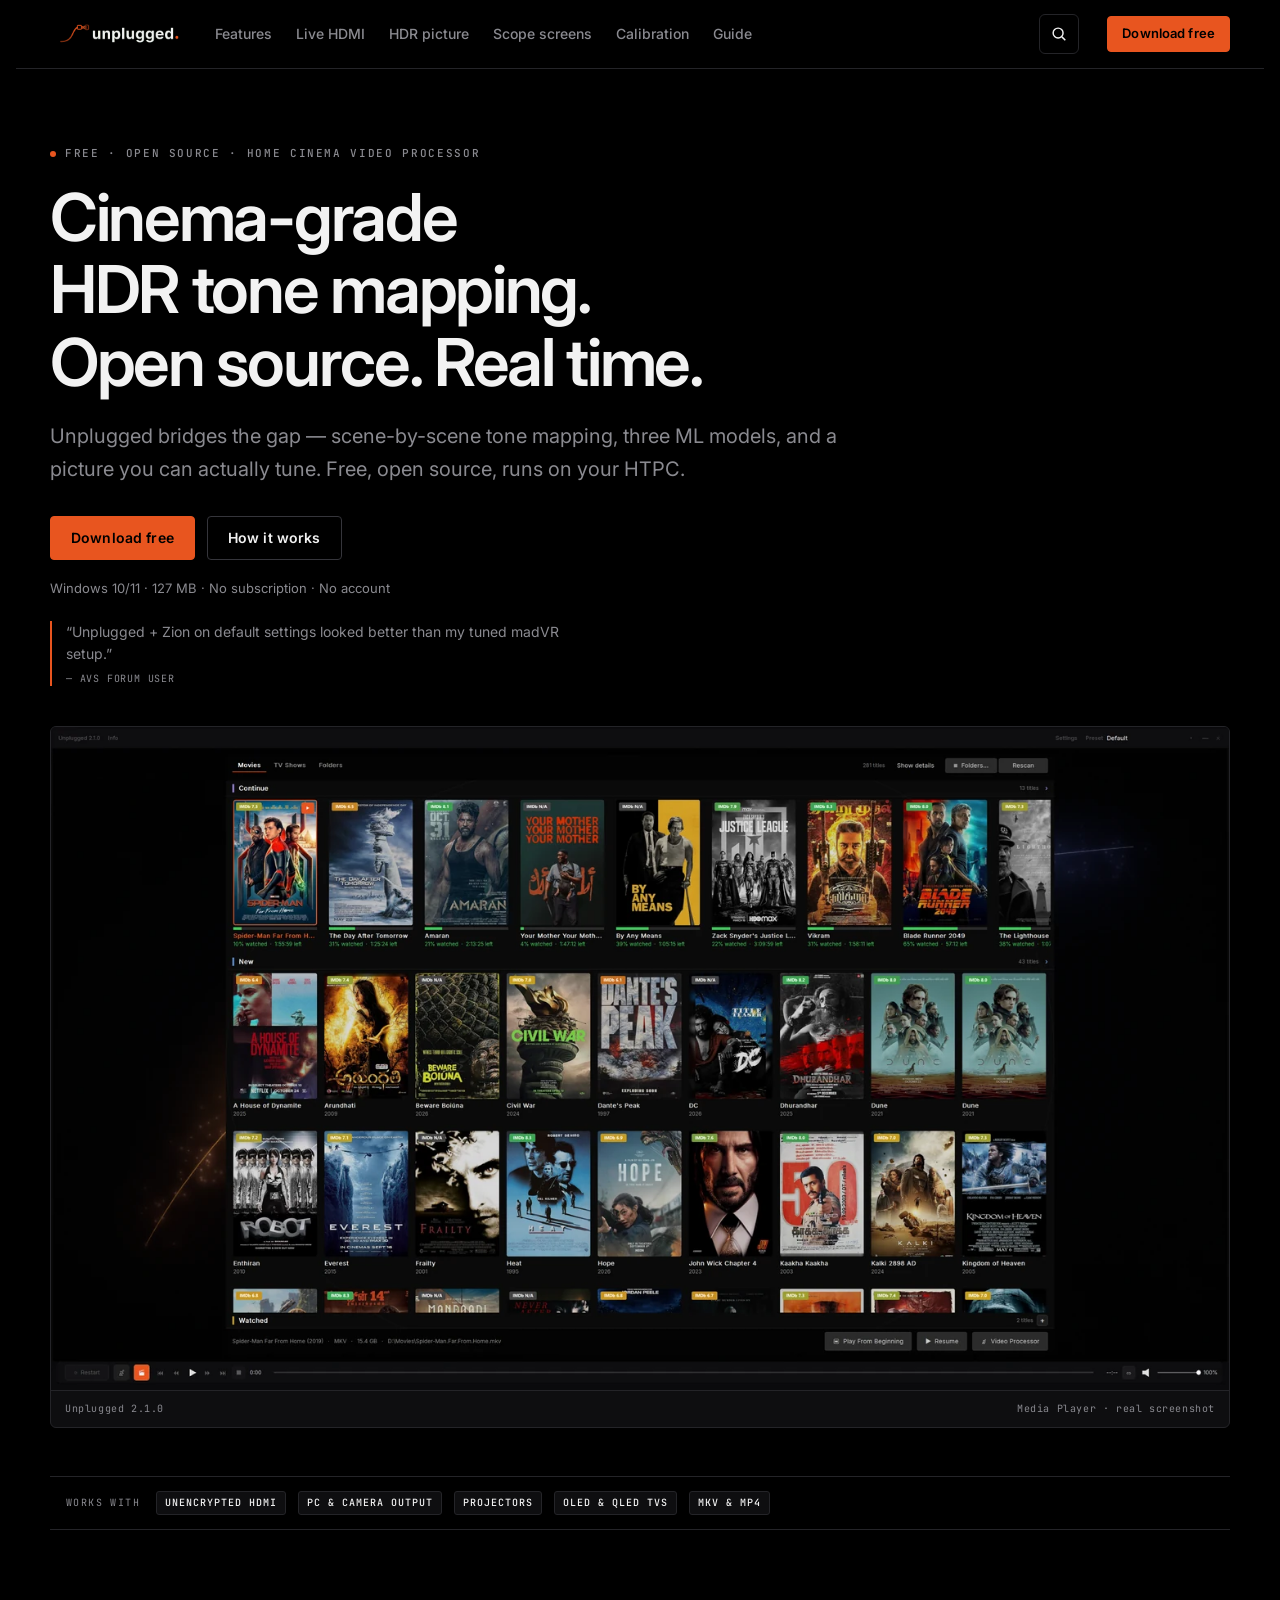
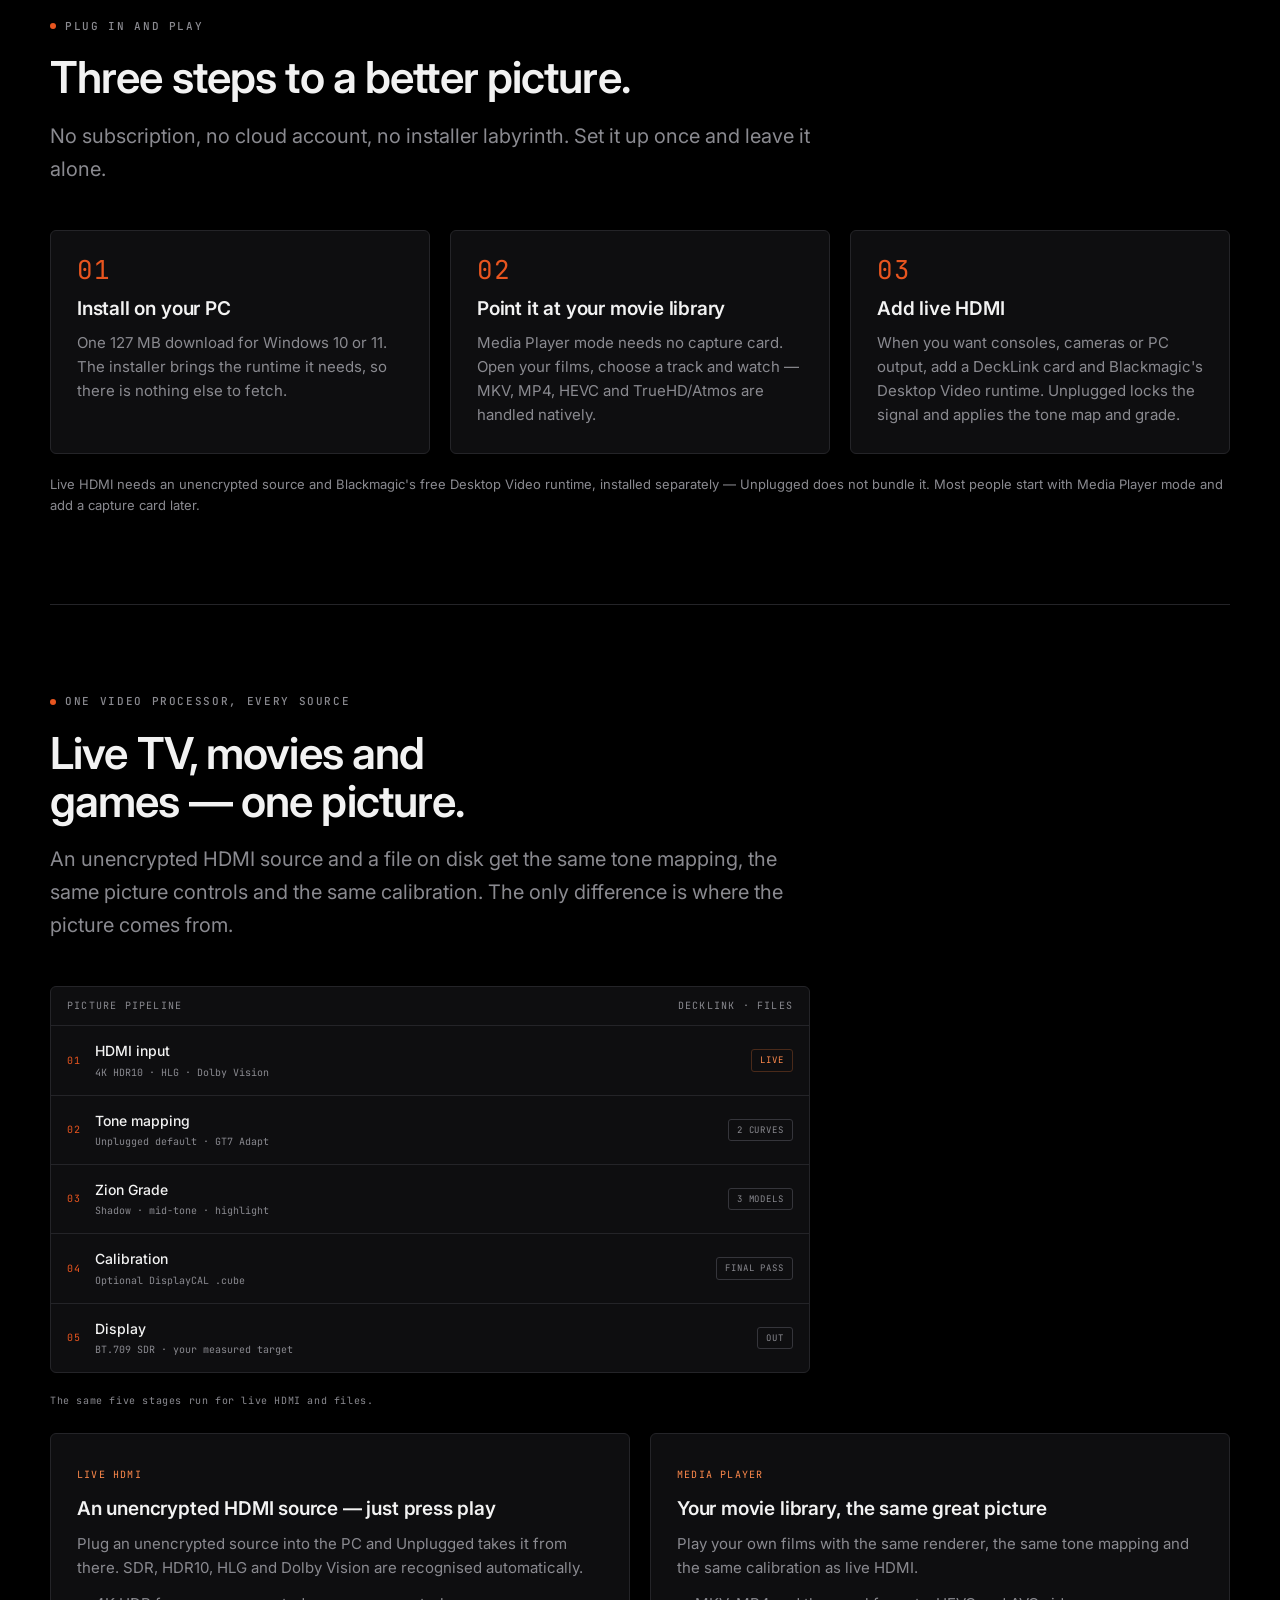
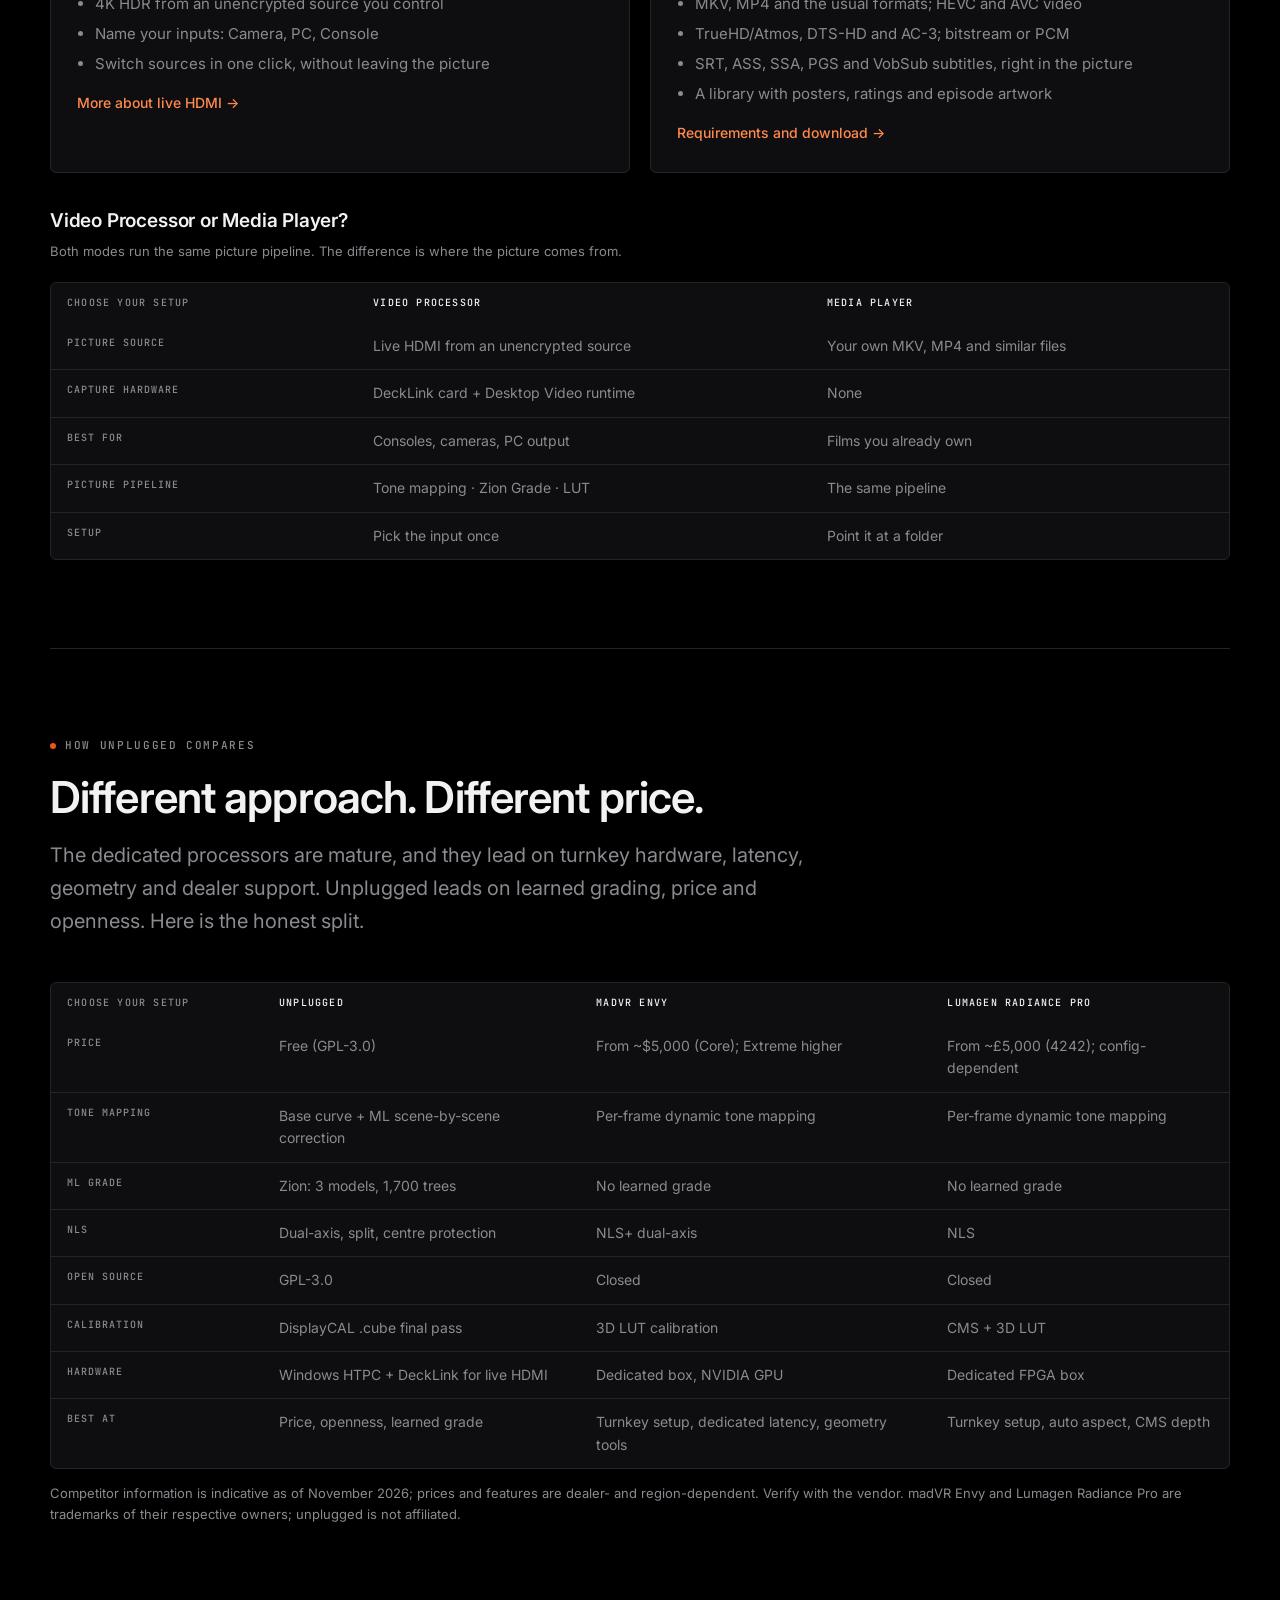
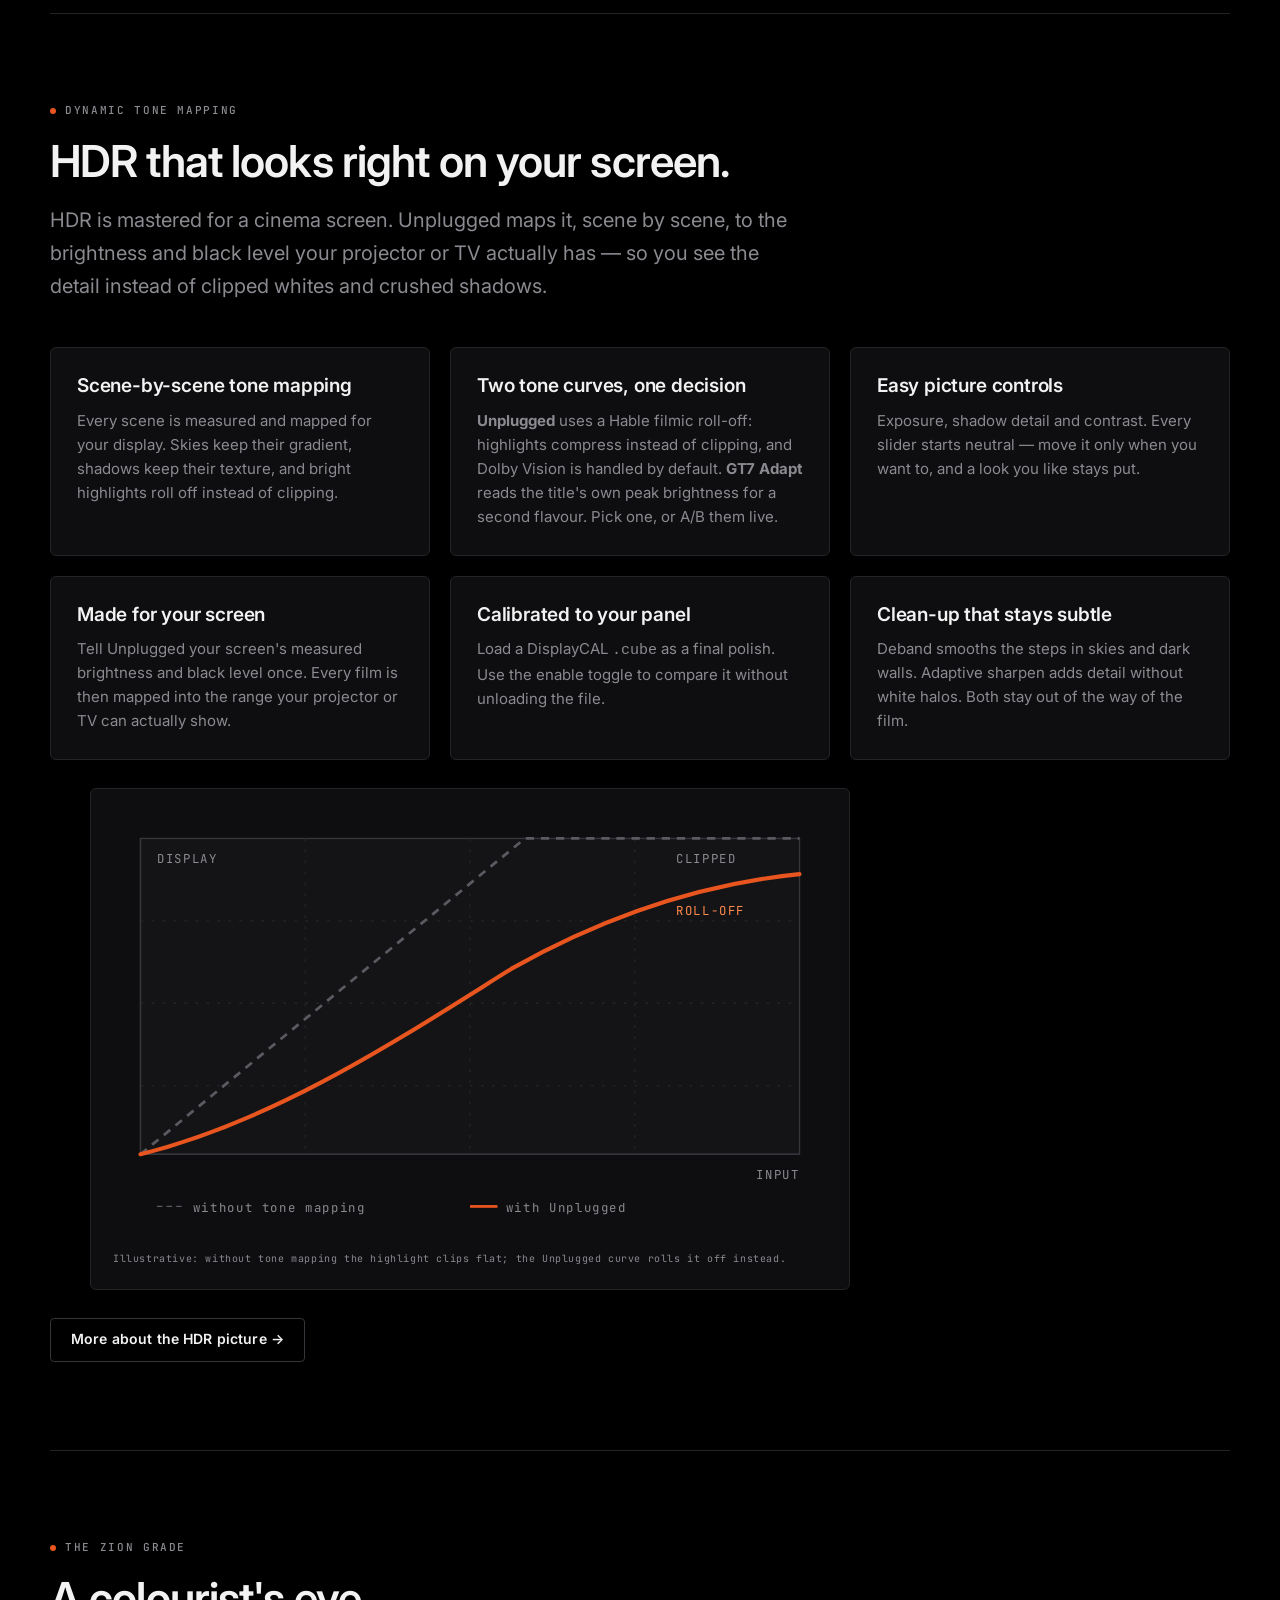
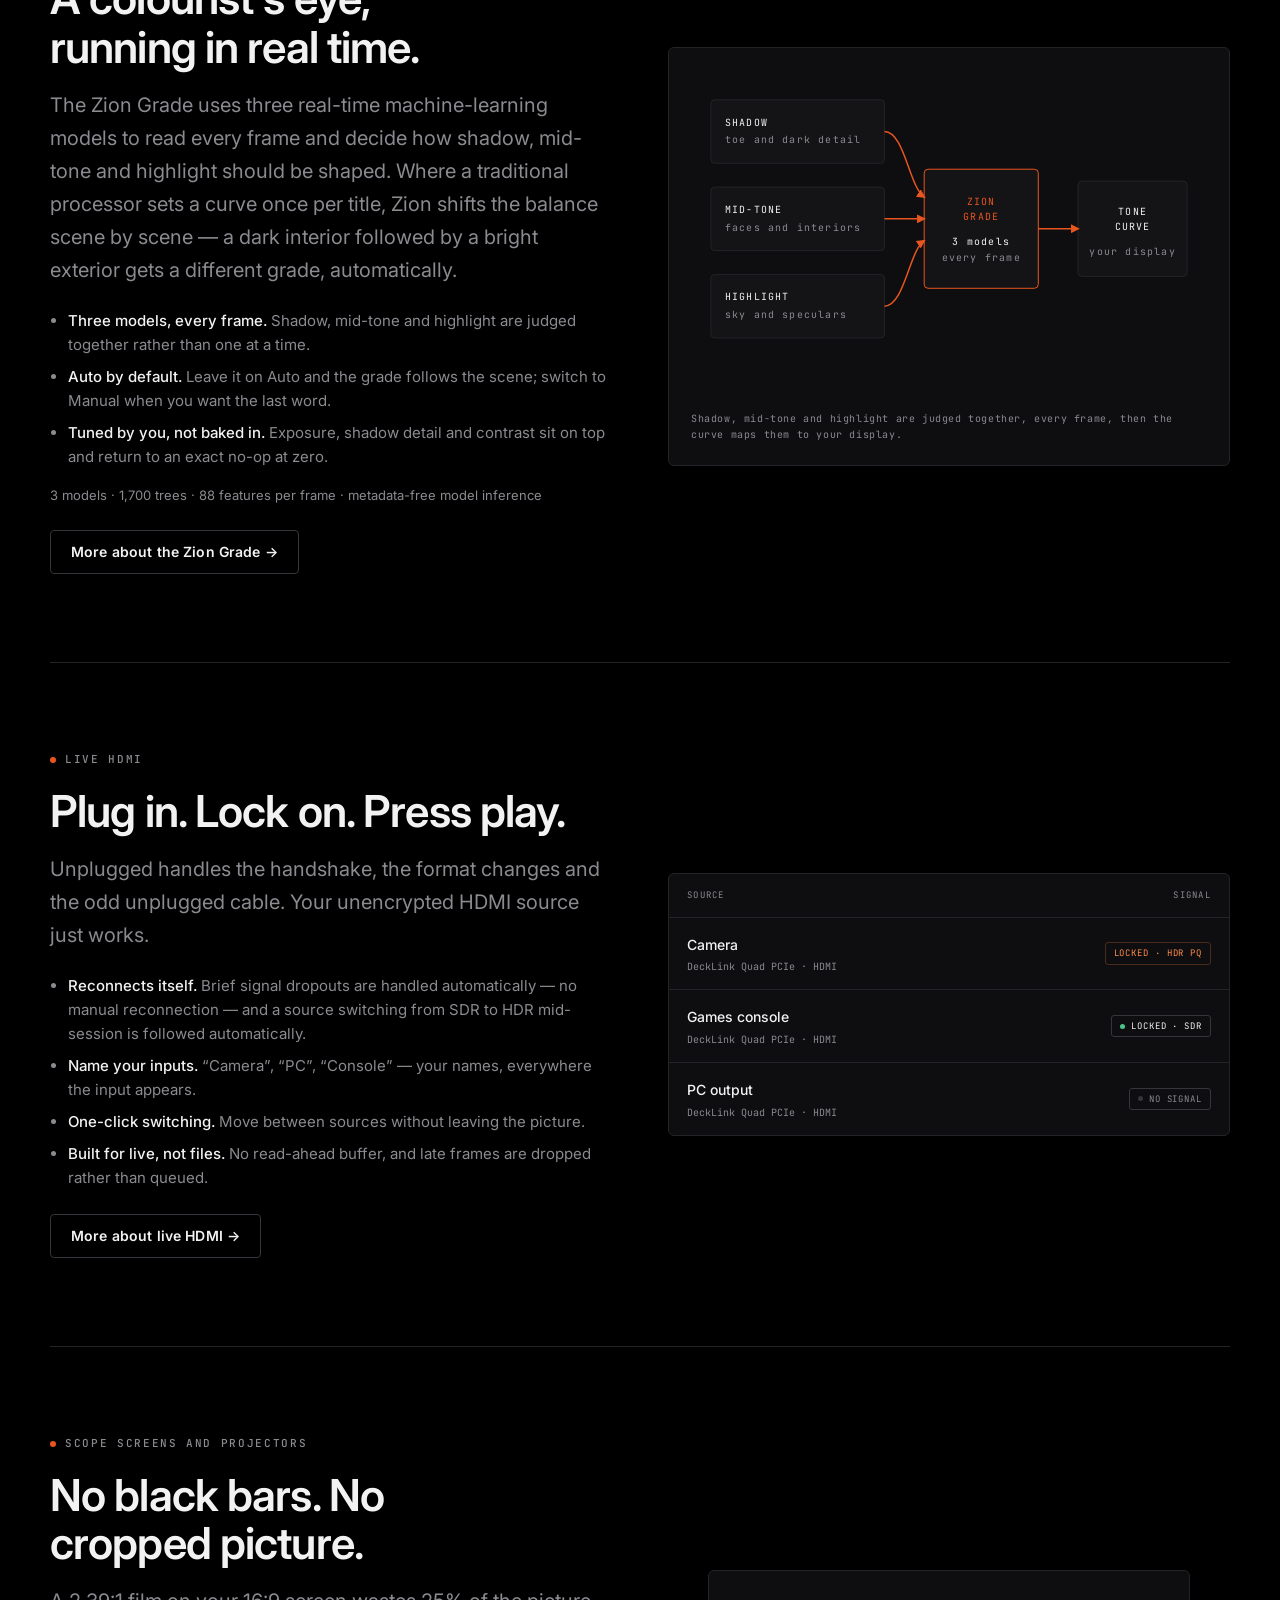
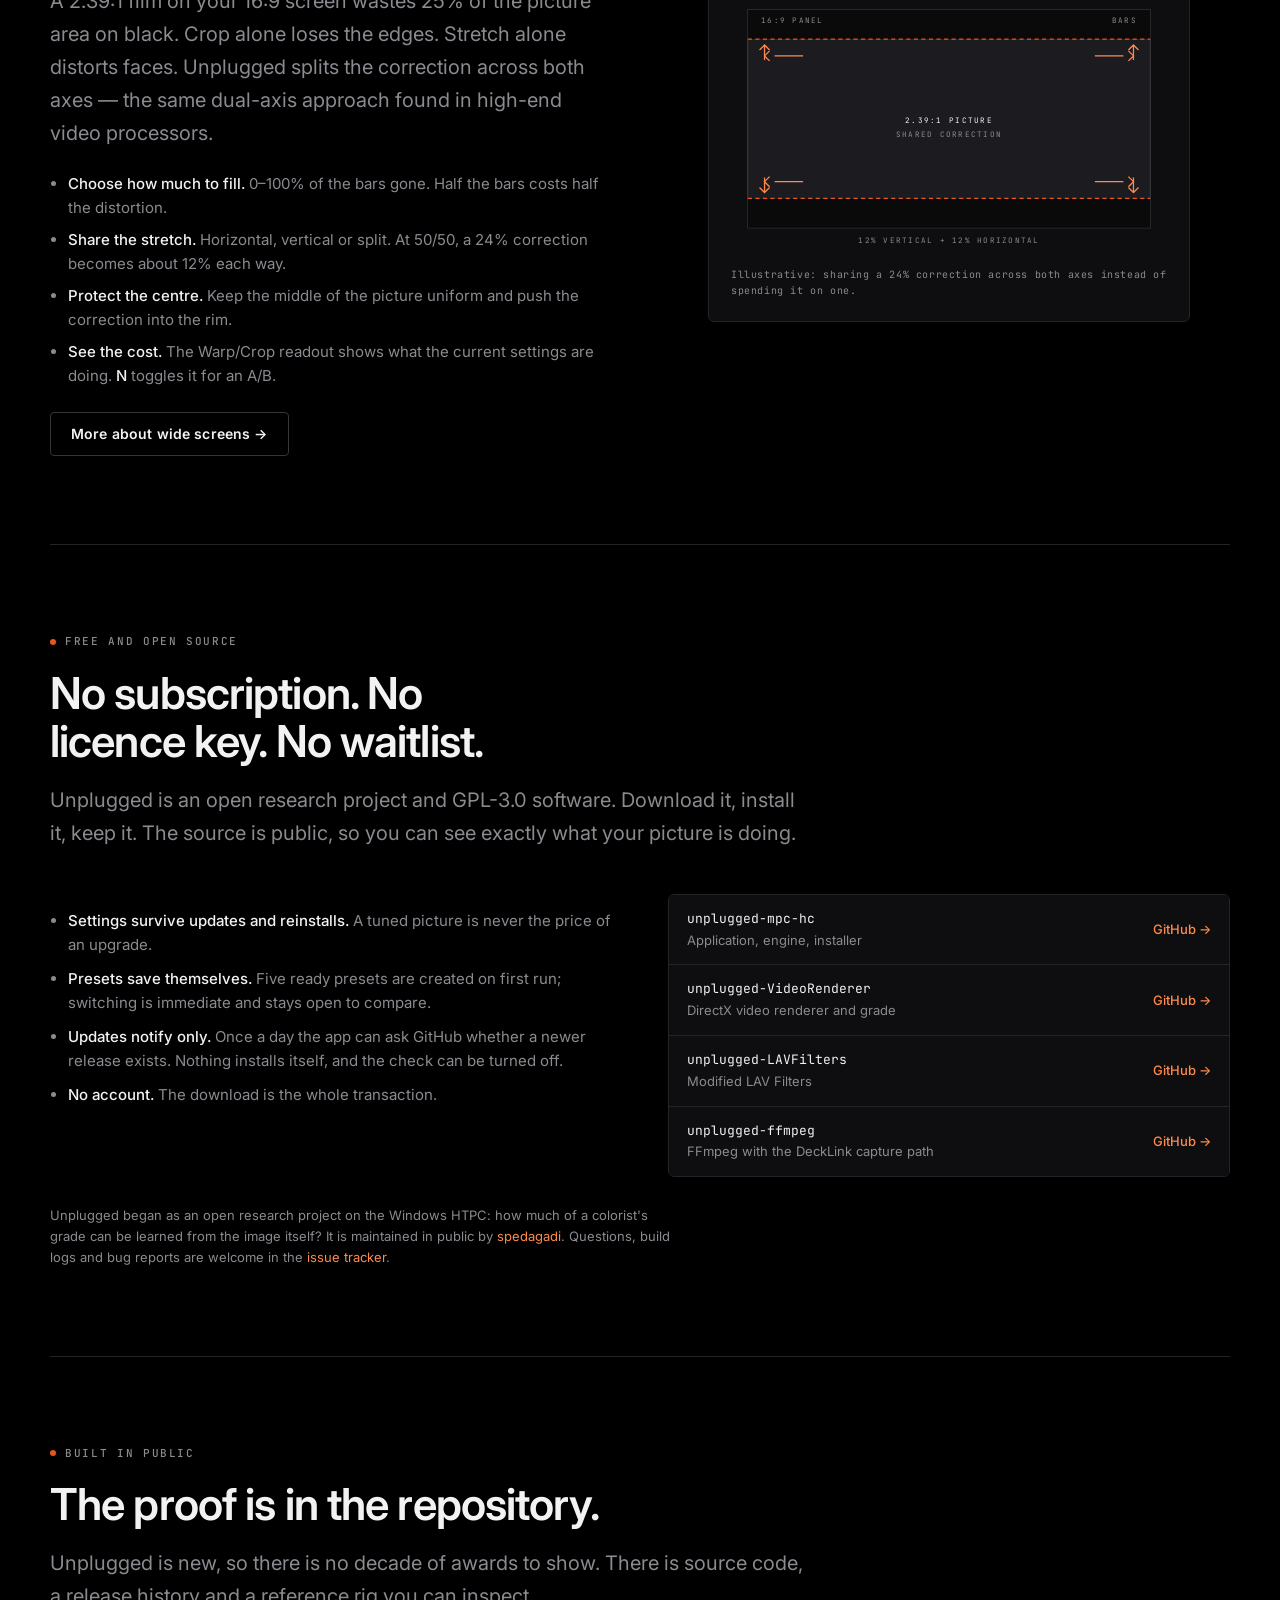
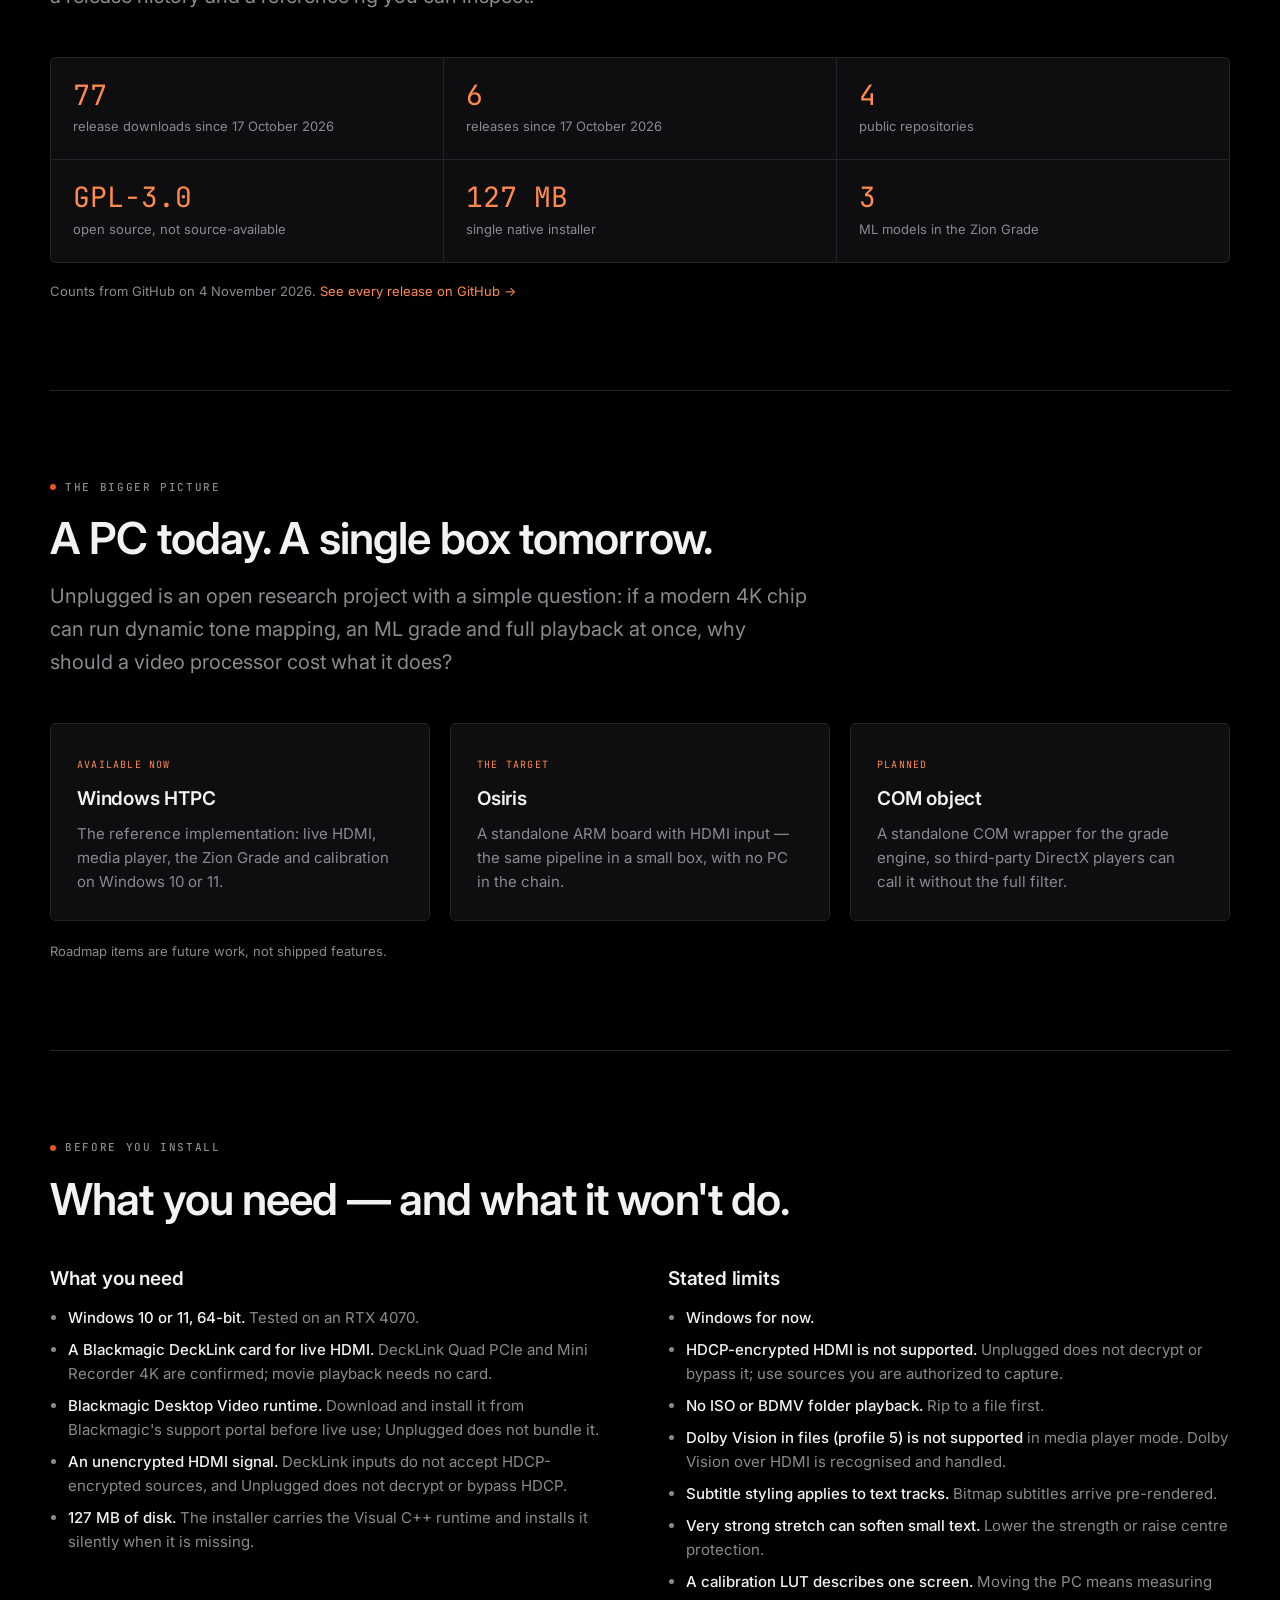
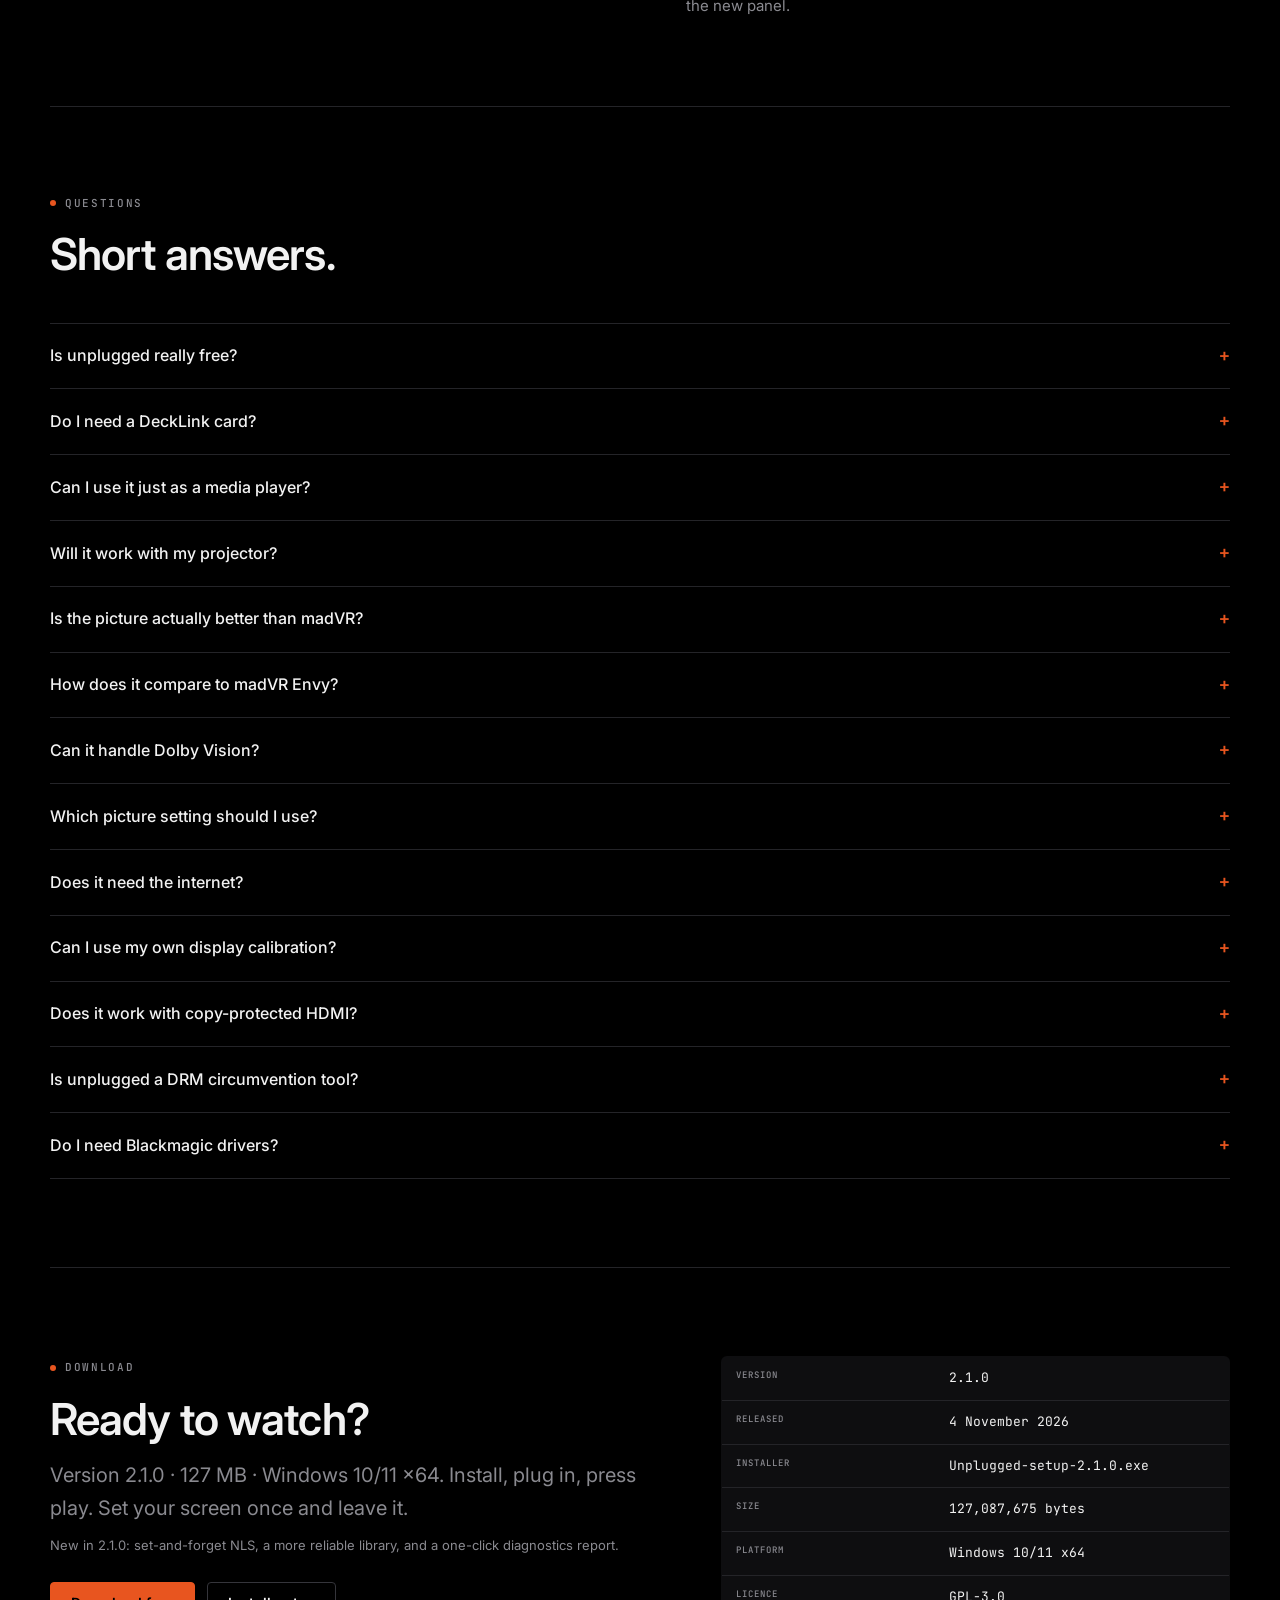
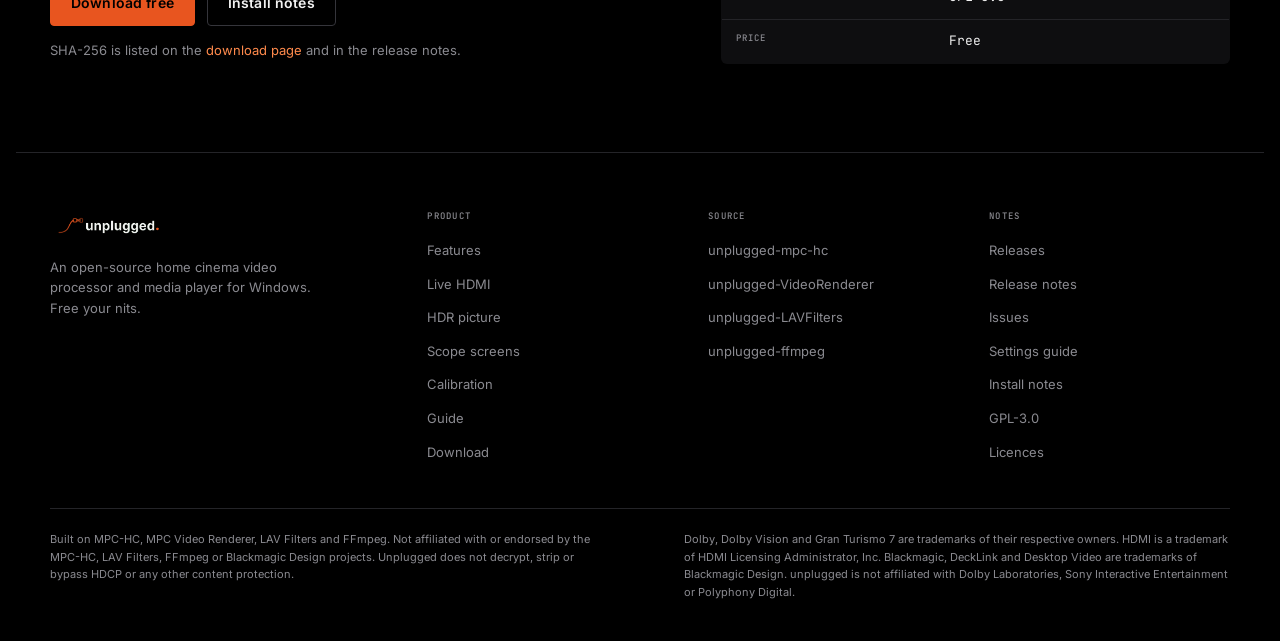
==== website/index.html @ 3c65707b "site: add static marketing site, user guide and search" ====
<!DOCTYPE html>
<html lang="en">
<head>
<meta charset="utf-8">
<meta name="viewport" content="width=device-width, initial-scale=1, viewport-fit=cover">
<title>unplugged — open-source HDR tone mapping software for Windows</title>
<meta name="description" content="Open-source HDR tone mapping software and HDR to SDR converter for Windows. Scene-by-scene ML grade, free video processor for projector and TV, and a madVR alternative.">
<meta name="theme-color" content="#000000">
<meta property="og:type" content="website">
<meta property="og:site_name" content="unplugged">
<meta property="og:title" content="unplugged — open-source HDR tone mapping software">
<meta property="og:description" content="Cinema-grade HDR tone mapping. Open source. Real time. An HDR to SDR converter and free madVR alternative for your HTPC.">
<link rel="icon" href="assets/brand/png/unplugged-icon-32.png" sizes="32x32">
<link rel="icon" href="assets/brand/ico/unplugged.ico" sizes="any">
<link rel="apple-touch-icon" href="assets/brand/png/unplugged-icon-512.png">
<link rel="preconnect" href="https://fonts.googleapis.com">
<link rel="preconnect" href="https://fonts.gstatic.com" crossorigin>
<link rel="stylesheet" href="https://fonts.googleapis.com/css2?family=Inter:wght@400;500;600;700&family=JetBrains+Mono:wght@400;500&display=swap">
<link rel="stylesheet" href="styles.css">
<script type="application/ld+json">
{
  "@context": "https://schema.org",
  "@type": "SoftwareApplication",
  "name": "unplugged",
  "applicationCategory": "MultimediaApplication",
  "operatingSystem": "Windows 10, Windows 11",
  "description": "Open-source HDR tone mapping software and a video processor for Windows, with live HDMI capture, ML-driven scene-by-scene grading, wide-screen stretch and display calibration.",
  "license": "https://www.gnu.org/licenses/gpl-3.0.html",
  "offers": { "@type": "Offer", "price": "0", "priceCurrency": "USD" },
  "downloadUrl": "https://github.com/spedagadi/unplugged-mpc-hc/releases/download/v2.1.0/Unplugged-setup-2.1.0.exe",
  "softwareVersion": "2.1.0",
  "url": "https://github.com/spedagadi/unplugged-mpc-hc"
}
</script>
<script type="application/ld+json">
{
  "@context": "https://schema.org",
  "@type": "FAQPage",
  "mainEntity": [
    {
      "@type": "Question",
      "name": "Is unplugged really free?",
      "acceptedAnswer": { "@type": "Answer", "text": "Yes. The application is GPL-3.0, the download is the installer, and there is no account, subscription or licence key. The source for the application, renderer, LAV fork and FFmpeg capture path is public on GitHub." }
    },
    {
      "@type": "Question",
      "name": "Do I need a DeckLink card?",
      "acceptedAnswer": { "@type": "Answer", "text": "Only for live HDMI. Movie playback works without a capture card. Live use needs a Blackmagic DeckLink input, with the PC's graphics output going to your projector or TV." }
    },
    {
      "@type": "Question",
      "name": "Can I use it just as a media player?",
      "acceptedAnswer": { "@type": "Answer", "text": "Yes. Unplugged plays your movie library with the same tone mapping, picture controls and calibration as live HDMI. No capture card is needed for file playback." }
    },
    {
      "@type": "Question",
      "name": "Will it work with my projector?",
      "acceptedAnswer": { "@type": "Answer", "text": "Any display that accepts a standard HDMI signal. The normal pipeline outputs BT.709 SDR; set the display target to your measured white, peak and black. HDR passthrough is a debug option, not the default." }
    },
    {
      "@type": "Question",
      "name": "Is the picture actually better than madVR?",
      "acceptedAnswer": { "@type": "Answer", "text": "It depends on the source, display and tuning, so we do not claim a universal win. The difference is the mechanism: Zion predicts a colorist-style correction per scene from 88 features, while a traditional processor applies a fixed curve. Use the passthrough toggles and judge on your own content." }
    },
    {
      "@type": "Question",
      "name": "How does it compare to madVR Envy?",
      "acceptedAnswer": { "@type": "Answer", "text": "Envy is a mature dedicated box. It leads on turnkey setup, dedicated-hardware latency, geometry and lens-memory integration. Unplugged is free, open source, runs on a PC, and adds the learned Zion grade." }
    },
    {
      "@type": "Question",
      "name": "Can it handle Dolby Vision?",
      "acceptedAnswer": { "@type": "Answer", "text": "Dolby Vision over HDMI is recognised as its own case rather than falling back to SDR, and its scene-by-scene metadata feeds the tone curve. Dolby Vision in files (profile 5) is not supported in media player mode." }
    },
    {
      "@type": "Question",
      "name": "Which picture setting should I use?",
      "acceptedAnswer": { "@type": "Answer", "text": "Leave Unplugged selected for everything, including Dolby Vision; it is the default per source. Choose GT7 Adapt manually for HDR10 or HLG when you want the title's own peak brightness to shape the highlights." }
    },
    {
      "@type": "Question",
      "name": "Does it need the internet?",
      "acceptedAnswer": { "@type": "Answer", "text": "No. The picture pipeline is local. Once a day the app can ask GitHub whether a newer release exists and show a card if one does. It notifies only, and the check can be turned off." }
    },
    {
      "@type": "Question",
      "name": "Does it work with copy-protected HDMI?",
      "acceptedAnswer": { "@type": "Answer", "text": "No. Unplugged does not decrypt, strip or bypass HDCP or any other content protection. DeckLink inputs accept unencrypted HDMI only. Commercial disc and streaming content is typically protected and is not supported." }
    },
    {
      "@type": "Question",
      "name": "Is unplugged a DRM circumvention tool?",
      "acceptedAnswer": { "@type": "Answer", "text": "No. It does not decrypt, strip or bypass HDCP or any other content protection, and it includes no keys or bypass features. It works only with unencrypted signals the source already provides, and only with content you are authorized to access." }
    },
    {
      "@type": "Question",
      "name": "Do I need Blackmagic drivers?",
      "acceptedAnswer": { "@type": "Answer", "text": "Yes for live HDMI. Install the latest Desktop Video runtime from Blackmagic's support portal first. Unplugged does not bundle Blackmagic's proprietary runtime." }
    },
    {
      "@type": "Question",
      "name": "Can I use my own display calibration?",
      "acceptedAnswer": { "@type": "Answer", "text": "Yes. Load a DisplayCAL .cube and it is applied as the final pass, separate from the tone mapping. An enable toggle compares it without unloading the file." }
    }
  ]
}
</script>
</head>
<body>
<a class="skip" href="#main">Skip to content</a>

<header class="site-head">
  <div class="wrap head-in">
    <a class="brand" href="index.html" aria-label="unplugged home">
      <img src="assets/brand/wordmark/unplugged-wordmark.png" alt="unplugged" width="176" height="26">
    </a>
    <nav id="primary-nav" aria-label="Primary">
      <ul class="nav-links">
        <li><a href="index.html#features">Features</a></li>
        <li><a href="decklink-capture.html">Live HDMI</a></li>
        <li><a href="hdr-tone-mapping.html">HDR picture</a></li>
        <li><a href="non-linear-stretch.html">Scope screens</a></li>
        <li><a href="calibration.html">Calibration</a></li>
        <li><a href="guide.html">Guide</a></li>
      </ul>
    </nav>
    <span class="head-spacer"></span>
    <a class="btn small head-cta" href="download.html">Download free</a>
    <button class="nav-toggle" type="button" aria-expanded="false" aria-controls="primary-nav" aria-label="Menu">
      <svg viewBox="0 0 20 20" fill="none" stroke="currentColor" stroke-width="1.6" aria-hidden="true">
        <path d="M3 5h14M3 10h14M3 15h14"/>
      </svg>
    </button>
  </div>
</header>

<main id="main">

  <section class="hero wrap">
    <div class="hero-copy">
      <p class="eyebrow"><span class="dot"></span> Free · Open source · Home cinema video processor</p>
      <h1>Cinema-grade HDR tone mapping. <br>Open source. Real time.</h1>
      <p class="lede">Unplugged bridges the gap — scene-by-scene tone mapping, three ML models, and a picture you can actually tune. Free, open source, runs on your HTPC.</p>
      <div class="actions">
        <a class="btn" href="download.html">Download free</a>
        <a class="btn ghost" href="#how">How it works</a>
      </div>
      <p class="fine">Windows 10/11 · 127 MB · No subscription · No account</p>
      <blockquote class="hero-quote">
        “Unplugged + Zion on default settings looked better than my tuned madVR setup.”
        <cite>— AVS Forum user</cite>
      </blockquote>
    </div>
  </section>

  <figure class="hero-shot wrap">
    <picture>
      <source type="image/webp" srcset="assets/screenshots/library-960.webp 960w, assets/screenshots/library-1440.webp 1440w, assets/screenshots/library-1920.webp 1920w" sizes="(max-width: 1180px) 100vw, 1180px">
      <img src="assets/screenshots/library-1920.webp" alt="Unplugged 2.1.0 media player and HDR tone mapping interface, showing the movie library, poster rows and playback controls." width="1920" height="1080" fetchpriority="high" decoding="async">
    </picture>
    <figcaption><span>Unplugged 2.1.0</span><span>Media Player · real screenshot</span></figcaption>
  </figure>

  <div class="chain wrap" aria-label="Works with">
    <span class="chain-label">Works with</span>
    <b>Unencrypted HDMI</b><b>PC &amp; camera output</b><b>Projectors</b><b>OLED &amp; QLED TVs</b><b>MKV &amp; MP4</b>
  </div>

  <section class="section wrap" id="how">
    <div class="section-head">
      <p class="eyebrow"><span class="dot"></span> Plug in and play</p>
      <h2>Three steps to a better picture.</h2>
      <p class="lede">No subscription, no cloud account, no installer labyrinth. Set it up once and leave it alone.</p>
    </div>

    <div class="grid-3">
      <article class="card">
        <span class="step-num">01</span>
        <h3>Install on your PC</h3>
        <p>One 127 MB download for Windows 10 or 11. The installer brings the runtime it needs, so there is nothing else to fetch.</p>
      </article>
      <article class="card">
        <span class="step-num">02</span>
        <h3>Point it at your movie library</h3>
        <p>Media Player mode needs no capture card. Open your films, choose a track and watch — MKV, MP4, HEVC and TrueHD/Atmos are handled natively.</p>
      </article>
      <article class="card">
        <span class="step-num">03</span>
        <h3>Add live HDMI</h3>
        <p>When you want consoles, cameras or PC output, add a DeckLink card and Blackmagic's Desktop Video runtime. Unplugged locks the signal and applies the tone map and grade.</p>
      </article>
    </div>
    <p class="fine" style="margin-top: 20px;">Live HDMI needs an unencrypted source and Blackmagic's free Desktop Video runtime, installed separately — Unplugged does not bundle it. Most people start with Media Player mode and add a capture card later.</p>
  </section>

  <section class="section wrap" id="features">
    <div class="section-head">
      <p class="eyebrow"><span class="dot"></span> One video processor, every source</p>
      <h2>Live TV, movies and games — one picture.</h2>
      <p class="lede">An unencrypted HDMI source and a file on disk get the same tone mapping, the same picture controls and the same calibration. The only difference is where the picture comes from.</p>
    </div>

    <div class="pipeline" style="max-width: 760px; margin-bottom: 20px;" aria-label="Picture pipeline">
      <div class="pipe-head">
        <span>Picture pipeline</span>
        <span>DeckLink · files</span>
      </div>
      <div class="pipe-row">
        <span class="pipe-step">01</span>
        <div><span class="pipe-name">HDMI input</span><span class="pipe-note">4K HDR10 · HLG · Dolby Vision</span></div>
        <span class="badge hdr">Live</span>
      </div>
      <div class="pipe-row">
        <span class="pipe-step">02</span>
        <div><span class="pipe-name">Tone mapping</span><span class="pipe-note">Unplugged default · GT7 Adapt</span></div>
        <span class="badge">2 curves</span>
      </div>
      <div class="pipe-row">
        <span class="pipe-step">03</span>
        <div><span class="pipe-name">Zion Grade</span><span class="pipe-note">Shadow · mid-tone · highlight</span></div>
        <span class="badge">3 models</span>
      </div>
      <div class="pipe-row">
        <span class="pipe-step">04</span>
        <div><span class="pipe-name">Calibration</span><span class="pipe-note">Optional DisplayCAL .cube</span></div>
        <span class="badge">Final pass</span>
      </div>
      <div class="pipe-row">
        <span class="pipe-step">05</span>
        <div><span class="pipe-name">Display</span><span class="pipe-note">BT.709 SDR · your measured target</span></div>
        <span class="badge">Out</span>
      </div>
    </div>
    <p class="hero-visual-note" style="margin-bottom: 24px;">The same five stages run for live HDMI and files.</p>

    <div class="grid-2">
      <article class="card">
        <span class="tag">Live HDMI</span>
        <h3>An unencrypted HDMI source — just press play</h3>
        <p>Plug an unencrypted source into the PC and Unplugged takes it from there. SDR, HDR10, HLG and Dolby Vision are recognised automatically.</p>
        <ul>
          <li>4K HDR from an unencrypted source you control</li>
          <li>Name your inputs: Camera, PC, Console</li>
          <li>Switch sources in one click, without leaving the picture</li>
        </ul>
        <a class="more" href="decklink-capture.html">More about live HDMI →</a>
      </article>

      <article class="card">
        <span class="tag">Media player</span>
        <h3>Your movie library, the same great picture</h3>
        <p>Play your own films with the same renderer, the same tone mapping and the same calibration as live HDMI.</p>
        <ul>
          <li>MKV, MP4 and the usual formats; HEVC and AVC video</li>
          <li>TrueHD/Atmos, DTS-HD and AC-3; bitstream or PCM</li>
          <li>SRT, ASS, SSA, PGS and VobSub subtitles, right in the picture</li>
          <li>A library with posters, ratings and episode artwork</li>
        </ul>
        <a class="more" href="download.html">Requirements and download →</a>
      </article>
    </div>

    <h3 style="margin-top: 36px;">Video Processor or Media Player?</h3>
    <p class="fine" style="margin-top: 8px;">Both modes run the same picture pipeline. The difference is where the picture comes from.</p>
    <div class="compare-wrap">
      <table class="compare">
        <thead>
          <tr><th>Choose your setup</th><th>Video Processor</th><th>Media Player</th></tr>
        </thead>
        <tbody>
          <tr><th>Picture source</th><td>Live HDMI from an unencrypted source</td><td>Your own MKV, MP4 and similar files</td></tr>
          <tr><th>Capture hardware</th><td>DeckLink card + Desktop Video runtime</td><td>None</td></tr>
          <tr><th>Best for</th><td>Consoles, cameras, PC output</td><td>Films you already own</td></tr>
          <tr><th>Picture pipeline</th><td>Tone mapping · Zion Grade · LUT</td><td>The same pipeline</td></tr>
          <tr><th>Setup</th><td>Pick the input once</td><td>Point it at a folder</td></tr>
        </tbody>
      </table>
    </div>
  </section>

  <section class="section wrap" id="compare">
    <div class="section-head">
      <p class="eyebrow"><span class="dot"></span> How Unplugged compares</p>
      <h2>Different approach. Different price.</h2>
      <p class="lede">The dedicated processors are mature, and they lead on turnkey hardware, latency, geometry and dealer support. Unplugged leads on learned grading, price and openness. Here is the honest split.</p>
    </div>

    <div class="compare-wrap">
      <table class="compare compare-3">
        <thead>
          <tr><th>Choose your setup</th><th>Unplugged</th><th>madVR Envy</th><th>Lumagen Radiance Pro</th></tr>
        </thead>
        <tbody>
          <tr><th>Price</th><td>Free (GPL-3.0)</td><td>From ~$5,000 (Core); Extreme higher</td><td>From ~£5,000 (4242); config-dependent</td></tr>
          <tr><th>Tone mapping</th><td>Base curve + ML scene-by-scene correction</td><td>Per-frame dynamic tone mapping</td><td>Per-frame dynamic tone mapping</td></tr>
          <tr><th>ML grade</th><td>Zion: 3 models, 1,700 trees</td><td>No learned grade</td><td>No learned grade</td></tr>
          <tr><th>NLS</th><td>Dual-axis, split, centre protection</td><td>NLS+ dual-axis</td><td>NLS</td></tr>
          <tr><th>Open source</th><td>GPL-3.0</td><td>Closed</td><td>Closed</td></tr>
          <tr><th>Calibration</th><td>DisplayCAL .cube final pass</td><td>3D LUT calibration</td><td>CMS + 3D LUT</td></tr>
          <tr><th>Hardware</th><td>Windows HTPC + DeckLink for live HDMI</td><td>Dedicated box, NVIDIA GPU</td><td>Dedicated FPGA box</td></tr>
          <tr><th>Best at</th><td>Price, openness, learned grade</td><td>Turnkey setup, dedicated latency, geometry tools</td><td>Turnkey setup, auto aspect, CMS depth</td></tr>
        </tbody>
      </table>
    </div>
    <p class="fine" style="margin-top: 14px;">Competitor information is indicative as of November 2026; prices and features are dealer- and region-dependent. Verify with the vendor. madVR Envy and Lumagen Radiance Pro are trademarks of their respective owners; unplugged is not affiliated.</p>
  </section>

  <section class="section wrap">
    <div class="section-head">
      <p class="eyebrow"><span class="dot"></span> Dynamic tone mapping</p>
      <h2>HDR that looks right on your screen.</h2>
      <p class="lede">HDR is mastered for a cinema screen. Unplugged maps it, scene by scene, to the brightness and black level your projector or TV actually has — so you see the detail instead of clipped whites and crushed shadows.</p>
    </div>

    <div class="grid-3">
      <article class="card">
        <h3>Scene-by-scene tone mapping</h3>
        <p>Every scene is measured and mapped for your display. Skies keep their gradient, shadows keep their texture, and bright highlights roll off instead of clipping.</p>
      </article>
      <article class="card">
        <h3>Two tone curves, one decision</h3>
        <p><strong>Unplugged</strong> uses a Hable filmic roll-off: highlights compress instead of clipping, and Dolby Vision is handled by default. <strong>GT7 Adapt</strong> reads the title's own peak brightness for a second flavour. Pick one, or A/B them live.</p>
      </article>
      <article class="card">
        <h3>Easy picture controls</h3>
        <p>Exposure, shadow detail and contrast. Every slider starts neutral — move it only when you want to, and a look you like stays put.</p>
      </article>
      <article class="card">
        <h3>Made for your screen</h3>
        <p>Tell Unplugged your screen's measured brightness and black level once. Every film is then mapped into the range your projector or TV can actually show.</p>
      </article>
      <article class="card">
        <h3>Calibrated to your panel</h3>
        <p>Load a DisplayCAL <code>.cube</code> as a final polish. Use the enable toggle to compare it without unloading the file.</p>
      </article>
      <article class="card">
        <h3>Clean-up that stays subtle</h3>
        <p>Deband smooths the steps in skies and dark walls. Adaptive sharpen adds detail without white halos. Both stay out of the way of the film.</p>
      </article>
    </div>

    <figure class="figure" style="max-width: 760px; margin-top: 28px;">
      <svg viewBox="0 0 520 310" role="img" aria-label="Illustrative graph comparing a hard-clipped highlight with a smooth roll-off.">
        <rect x="20" y="20" width="480" height="230" fill="#141416" stroke="#35353b"/>
        <g stroke="#242428" stroke-width="1">
          <line x1="140" y1="20" x2="140" y2="250" stroke-dasharray="2 6"/>
          <line x1="260" y1="20" x2="260" y2="250" stroke-dasharray="2 6"/>
          <line x1="380" y1="20" x2="380" y2="250" stroke-dasharray="2 6"/>
          <line x1="20" y1="80" x2="500" y2="80" stroke-dasharray="2 6"/>
          <line x1="20" y1="140" x2="500" y2="140" stroke-dasharray="2 6"/>
          <line x1="20" y1="200" x2="500" y2="200" stroke-dasharray="2 6"/>
        </g>
        <line x1="20" y1="250" x2="500" y2="250" stroke="#35353b"/>
        <line x1="20" y1="20" x2="20" y2="250" stroke="#35353b"/>
        <path d="M20 250 L300 20 L500 20" fill="none" stroke="#5a5a62" stroke-width="2" stroke-dasharray="6 5"/>
        <path d="M20 250 C120 225 210 165 290 115 C370 70 440 52 500 46" fill="none" stroke="#E8551F" stroke-width="3" stroke-linecap="round"/>
        <g font-family="JetBrains Mono, monospace" font-size="9" letter-spacing="1.2">
          <text x="32" y="38" fill="#8A8A90">DISPLAY</text>
          <text x="500" y="268" text-anchor="end" fill="#8A8A90">INPUT</text>
          <text x="410" y="38" fill="#8A8A90">CLIPPED</text>
          <text x="410" y="76" fill="#FF8A4C">ROLL-OFF</text>
          <line x1="32" y1="288" x2="52" y2="288" stroke="#5A5A62" stroke-dasharray="4 3"/>
          <text x="58" y="292" fill="#8A8A90">without tone mapping</text>
          <line x1="260" y1="288" x2="280" y2="288" stroke="#E8551F" stroke-width="2"/>
          <text x="286" y="292" fill="#8A8A90">with Unplugged</text>
        </g>
      </svg>
      <figcaption>Illustrative: without tone mapping the highlight clips flat; the Unplugged curve rolls it off instead.</figcaption>
    </figure>

    <div class="actions" style="margin-top: 28px;">
      <a class="btn ghost" href="hdr-tone-mapping.html">More about the HDR picture →</a>
    </div>
  </section>

  <section class="section wrap">
    <div class="split">
      <div class="split-copy">
        <p class="eyebrow"><span class="dot"></span> The Zion Grade</p>
        <h2>A colourist's eye, running in real time.</h2>
        <p class="lede">The Zion Grade uses three real-time machine-learning models to read every frame and decide how shadow, mid-tone and highlight should be shaped. Where a traditional processor sets a curve once per title, Zion shifts the balance scene by scene — a dark interior followed by a bright exterior gets a different grade, automatically.</p>
        <ul class="list-block" style="padding-left: 18px; color: var(--muted); font-size: 15px;">
          <li style="margin-bottom: 8px;"><strong style="color: var(--text); font-weight: 500;">Three models, every frame.</strong> Shadow, mid-tone and highlight are judged together rather than one at a time.</li>
          <li style="margin-bottom: 8px;"><strong style="color: var(--text); font-weight: 500;">Auto by default.</strong> Leave it on Auto and the grade follows the scene; switch to Manual when you want the last word.</li>
          <li><strong style="color: var(--text); font-weight: 500;">Tuned by you, not baked in.</strong> Exposure, shadow detail and contrast sit on top and return to an exact no-op at zero.</li>
        </ul>
        <p class="fine" style="margin-top: 16px;">3 models · 1,700 trees · 88 features per frame · metadata-free model inference</p>
        <div class="actions" style="margin-top: 24px;">
          <a class="btn ghost" href="hdr-tone-mapping.html#zion">More about the Zion Grade →</a>
        </div>
      </div>
      <figure class="figure" style="margin: 0;">
        <svg viewBox="0 0 520 330" role="img" aria-label="The Zion Grade: shadow, mid-tone and highlight models feed a per-frame grade, then the tone curve.">
          <defs>
            <marker id="zion-arrow" viewBox="0 0 10 10" refX="8" refY="5" markerWidth="6" markerHeight="6" orient="auto">
              <path d="M0 0 L10 5 L0 10 Z" fill="#E8551F"/>
            </marker>
          </defs>
          <g fill="#141416" stroke="#242428">
            <rect x="20" y="30" width="175" height="64" rx="4"/>
            <rect x="20" y="118" width="175" height="64" rx="4"/>
            <rect x="20" y="206" width="175" height="64" rx="4"/>
          </g>
          <g font-family="JetBrains Mono, monospace" font-size="10" letter-spacing="1.2">
            <text x="34" y="56" fill="#F2F2F2">SHADOW</text>
            <text x="34" y="74" fill="#8A8A90">toe and dark detail</text>
            <text x="34" y="144" fill="#F2F2F2">MID-TONE</text>
            <text x="34" y="162" fill="#8A8A90">faces and interiors</text>
            <text x="34" y="232" fill="#F2F2F2">HIGHLIGHT</text>
            <text x="34" y="250" fill="#8A8A90">sky and speculars</text>
          </g>
          <rect x="235" y="100" width="115" height="120" rx="4" fill="#141416" stroke="#E8551F"/>
          <g text-anchor="middle" font-family="JetBrains Mono, monospace" font-size="10" letter-spacing="1.2">
            <text x="292.5" y="136" fill="#E8551F">ZION</text>
            <text x="292.5" y="151" fill="#E8551F">GRADE</text>
            <text x="292.5" y="176" fill="#F2F2F2">3 models</text>
            <text x="292.5" y="192" fill="#8A8A90">every frame</text>
          </g>
          <rect x="390" y="112" width="110" height="96" rx="4" fill="#141416" stroke="#242428"/>
          <g text-anchor="middle" font-family="JetBrains Mono, monospace" font-size="10" letter-spacing="1.2">
            <text x="445" y="146" fill="#F2F2F2">TONE</text>
            <text x="445" y="161" fill="#F2F2F2">CURVE</text>
            <text x="445" y="186" fill="#8A8A90">your display</text>
          </g>
          <g fill="none" stroke="#E8551F" stroke-width="1.5" marker-end="url(#zion-arrow)">
            <path d="M195 62 C215 62 220 118 235 128"/>
            <path d="M195 150 H235"/>
            <path d="M195 238 C215 238 220 182 235 172"/>
            <path d="M350 160 H390"/>
          </g>
        </svg>
        <figcaption>Shadow, mid-tone and highlight are judged together, every frame, then the curve maps them to your display.</figcaption>
      </figure>
    </div>
  </section>

  <section class="section wrap">
    <div class="split">
      <div class="split-copy">
        <p class="eyebrow"><span class="dot"></span> Live HDMI</p>
        <h2>Plug in. Lock on. Press play.</h2>
        <p class="lede">Unplugged handles the handshake, the format changes and the odd unplugged cable. Your unencrypted HDMI source just works.</p>
        <ul class="list-block" style="padding-left: 18px; color: var(--muted); font-size: 15px;">
          <li style="margin-bottom: 8px;"><strong style="color: var(--text); font-weight: 500;">Reconnects itself.</strong> Brief signal dropouts are handled automatically — no manual reconnection — and a source switching from SDR to HDR mid-session is followed automatically.</li>
          <li style="margin-bottom: 8px;"><strong style="color: var(--text); font-weight: 500;">Name your inputs.</strong> “Camera”, “PC”, “Console” — your names, everywhere the input appears.</li>
          <li style="margin-bottom: 8px;"><strong style="color: var(--text); font-weight: 500;">One-click switching.</strong> Move between sources without leaving the picture.</li>
          <li><strong style="color: var(--text); font-weight: 500;">Built for live, not files.</strong> No read-ahead buffer, and late frames are dropped rather than queued.</li>
        </ul>
        <div class="actions" style="margin-top: 24px;">
          <a class="btn ghost" href="decklink-capture.html">More about live HDMI →</a>
        </div>
      </div>

      <div class="ports" aria-label="Example input list">
        <div class="ports-head"><span>Source</span><span>Signal</span></div>
        <div class="port">
          <div><span class="port-name">Camera</span><span class="port-sub">DeckLink Quad PCIe · HDMI</span></div>
          <span class="badge hdr">Locked · HDR PQ</span>
        </div>
        <div class="port">
          <div><span class="port-name">Games console</span><span class="port-sub">DeckLink Quad PCIe · HDMI</span></div>
          <span class="badge lock">Locked · SDR</span>
        </div>
        <div class="port">
          <div><span class="port-name">PC output</span><span class="port-sub">DeckLink Quad PCIe · HDMI</span></div>
          <span class="badge off">No signal</span>
        </div>
      </div>
    </div>
  </section>

  <section class="section wrap">
    <div class="split">
      <div class="split-copy">
        <p class="eyebrow"><span class="dot"></span> Scope screens and projectors</p>
        <h2>No black bars. No cropped picture.</h2>
        <p class="lede">A 2.39:1 film on your 16:9 screen wastes 25% of the picture area on black. Crop alone loses the edges. Stretch alone distorts faces. Unplugged splits the correction across both axes — the same dual-axis approach found in high-end video processors.</p>
        <ul class="list-block" style="padding-left: 18px; color: var(--muted); font-size: 15px;">
          <li style="margin-bottom: 8px;"><strong style="color: var(--text); font-weight: 500;">Choose how much to fill.</strong> 0–100% of the bars gone. Half the bars costs half the distortion.</li>
          <li style="margin-bottom: 8px;"><strong style="color: var(--text); font-weight: 500;">Share the stretch.</strong> Horizontal, vertical or split. At 50/50, a 24% correction becomes about 12% each way.</li>
          <li style="margin-bottom: 8px;"><strong style="color: var(--text); font-weight: 500;">Protect the centre.</strong> Keep the middle of the picture uniform and push the correction into the rim.</li>
          <li><strong style="color: var(--text); font-weight: 500;">See the cost.</strong> The Warp/Crop readout shows what the current settings are doing. <strong style="color: var(--text); font-weight: 500;">N</strong> toggles it for an A/B.</li>
        </ul>
        <div class="actions" style="margin-top: 24px;">
          <a class="btn ghost" href="non-linear-stretch.html">More about wide screens →</a>
        </div>
      </div>

      <figure class="figure">
        <svg viewBox="0 0 520 310" role="img" aria-label="A 2.39:1 picture inside a 16:9 panel, with the correction shared between the vertical and horizontal axes.">
          <rect x="20" y="20" width="480" height="260" fill="#141416" stroke="#35353b" stroke-width="1.5"/>
          <rect x="20" y="55" width="480" height="190" fill="#1c1c20" stroke="#3b3b42" stroke-width="1"/>
          <rect x="20" y="20" width="480" height="35" fill="#0a0a0b"/>
          <rect x="20" y="245" width="480" height="35" fill="#0a0a0b"/>
          <g stroke="#E8551F" stroke-width="1.5" stroke-dasharray="5 4">
            <line x1="20" y1="55" x2="500" y2="55"/>
            <line x1="20" y1="245" x2="500" y2="245"/>
          </g>
          <g stroke="#FF8A4C" stroke-width="1.5" fill="none">
            <path d="M40 62v18M34 68l6-6 6 6"/>
            <path d="M480 62v18M474 68l6-6 6 6"/>
            <path d="M40 238v-18M34 232l6 6 6-6"/>
            <path d="M480 238v-18M474 232l6 6 6-6"/>
            <path d="M52 75h34M46 69l-6 6 6 6"/>
            <path d="M434 75h34M474 69l6 6-6 6"/>
            <path d="M52 225h34M46 231l-6-6 6-6"/>
            <path d="M434 225h34M474 231l6-6-6-6"/>
          </g>
          <g font-family="JetBrains Mono, monospace" font-size="9" letter-spacing="1.5" fill="#8A8A90">
            <text x="36" y="36">16:9 PANEL</text>
            <text x="484" y="36" text-anchor="end">BARS</text>
            <text x="260" y="155" text-anchor="middle" fill="#F2F2F2">2.39:1 PICTURE</text>
            <text x="260" y="172" text-anchor="middle">SHARED CORRECTION</text>
            <text x="260" y="298" text-anchor="middle">12% VERTICAL + 12% HORIZONTAL</text>
          </g>
        </svg>
        <figcaption>Illustrative: sharing a 24% correction across both axes instead of spending it on one.</figcaption>
      </figure>
    </div>
  </section>

  <section class="section wrap">
    <div class="section-head">
      <p class="eyebrow"><span class="dot"></span> Free and open source</p>
      <h2>No subscription. No licence key. No waitlist.</h2>
      <p class="lede">Unplugged is an open research project and GPL-3.0 software. Download it, install it, keep it. The source is public, so you can see exactly what your picture is doing.</p>
    </div>

    <div class="split" style="align-items: start;">
      <div class="split-copy">
        <ul class="list-block" style="padding-left: 18px; color: var(--muted); font-size: 15px;">
          <li style="margin-bottom: 10px;"><strong style="color: var(--text); font-weight: 500;">Settings survive updates and reinstalls.</strong> A tuned picture is never the price of an upgrade.</li>
          <li style="margin-bottom: 10px;"><strong style="color: var(--text); font-weight: 500;">Presets save themselves.</strong> Five ready presets are created on first run; switching is immediate and stays open to compare.</li>
          <li style="margin-bottom: 10px;"><strong style="color: var(--text); font-weight: 500;">Updates notify only.</strong> Once a day the app can ask GitHub whether a newer release exists. Nothing installs itself, and the check can be turned off.</li>
          <li><strong style="color: var(--text); font-weight: 500;">No account.</strong> The download is the whole transaction.</li>
        </ul>
      </div>

      <ul class="repos">
        <li>
          <div><div class="repo-name">unplugged-mpc-hc</div><div class="repo-note">Application, engine, installer</div></div>
          <a href="https://github.com/spedagadi/unplugged-mpc-hc">GitHub →</a>
        </li>
        <li>
          <div><div class="repo-name">unplugged-VideoRenderer</div><div class="repo-note">DirectX video renderer and grade</div></div>
          <a href="https://github.com/spedagadi/unplugged-VideoRenderer">GitHub →</a>
        </li>
        <li>
          <div><div class="repo-name">unplugged-LAVFilters</div><div class="repo-note">Modified LAV Filters</div></div>
          <a href="https://github.com/spedagadi/unplugged-LAVFilters">GitHub →</a>
        </li>
        <li>
          <div><div class="repo-name">unplugged-ffmpeg</div><div class="repo-note">FFmpeg with the DeckLink capture path</div></div>
          <a href="https://github.com/spedagadi/unplugged-ffmpeg">GitHub →</a>
        </li>
      </ul>
    </div>
    <p class="fine" style="margin-top: 28px; max-width: 78ch;">Unplugged began as an open research project on the Windows HTPC: how much of a colorist's grade can be learned from the image itself? It is maintained in public by <a href="https://github.com/spedagadi">spedagadi</a>. Questions, build logs and bug reports are welcome in the <a href="https://github.com/spedagadi/unplugged-mpc-hc/issues">issue tracker</a>.</p>
  </section>

  <section class="section wrap">
    <div class="section-head">
      <p class="eyebrow"><span class="dot"></span> Built in public</p>
      <h2>The proof is in the repository.</h2>
      <p class="lede">Unplugged is new, so there is no decade of awards to show. There is source code, a release history and a reference rig you can inspect.</p>
    </div>

    <div class="proof-grid">
      <div><span class="proof-num">77</span><span class="proof-label">release downloads since 17 October 2026</span></div>
      <div><span class="proof-num">6</span><span class="proof-label">releases since 17 October 2026</span></div>
      <div><span class="proof-num">4</span><span class="proof-label">public repositories</span></div>
      <div><span class="proof-num">GPL-3.0</span><span class="proof-label">open source, not source-available</span></div>
      <div><span class="proof-num">127 MB</span><span class="proof-label">single native installer</span></div>
      <div><span class="proof-num">3</span><span class="proof-label">ML models in the Zion Grade</span></div>
    </div>
    <p class="fine" style="margin-top: 18px;">Counts from GitHub on 4 November 2026. <a href="https://github.com/spedagadi/unplugged-mpc-hc/releases">See every release on GitHub →</a></p>
  </section>

  <section class="section wrap">
    <div class="section-head">
      <p class="eyebrow"><span class="dot"></span> The bigger picture</p>
      <h2>A PC today. A single box tomorrow.</h2>
      <p class="lede">Unplugged is an open research project with a simple question: if a modern 4K chip can run dynamic tone mapping, an ML grade and full playback at once, why should a video processor cost what it does?</p>
    </div>

    <div class="grid-3">
      <article class="card">
        <span class="tag">Available now</span>
        <h3>Windows HTPC</h3>
        <p>The reference implementation: live HDMI, media player, the Zion Grade and calibration on Windows 10 or 11.</p>
      </article>
      <article class="card">
        <span class="tag">The target</span>
        <h3>Osiris</h3>
        <p>A standalone ARM board with HDMI input — the same pipeline in a small box, with no PC in the chain.</p>
      </article>
      <article class="card">
        <span class="tag">Planned</span>
        <h3>COM object</h3>
        <p>A standalone COM wrapper for the grade engine, so third-party DirectX players can call it without the full filter.</p>
      </article>
    </div>
    <p class="fine" style="margin-top: 20px;">Roadmap items are future work, not shipped features.</p>
  </section>

  <section class="section wrap">
    <div class="section-head">
      <p class="eyebrow"><span class="dot"></span> Before you install</p>
      <h2>What you need — and what it won't do.</h2>
    </div>

    <div class="split" style="align-items: start;">
      <div class="list-block">
        <h3>What you need</h3>
        <ul>
          <li><strong>Windows 10 or 11, 64-bit.</strong> Tested on an RTX 4070.</li>
          <li><strong>A Blackmagic DeckLink card for live HDMI.</strong> DeckLink Quad PCIe and Mini Recorder 4K are confirmed; movie playback needs no card.</li>
          <li><strong>Blackmagic Desktop Video runtime.</strong> Download and install it from Blackmagic's support portal before live use; Unplugged does not bundle it.</li>
          <li><strong>An unencrypted HDMI signal.</strong> DeckLink inputs do not accept HDCP-encrypted sources, and Unplugged does not decrypt or bypass HDCP.</li>
          <li><strong>127 MB of disk.</strong> The installer carries the Visual C++ runtime and installs it silently when it is missing.</li>
        </ul>
      </div>
      <div class="list-block">
        <h3>Stated limits</h3>
        <ul>
          <li><strong>Windows for now.</strong></li>
          <li><strong>HDCP-encrypted HDMI is not supported.</strong> Unplugged does not decrypt or bypass it; use sources you are authorized to capture.</li>
          <li><strong>No ISO or BDMV folder playback.</strong> Rip to a file first.</li>
          <li><strong>Dolby Vision in files (profile 5) is not supported</strong> in media player mode. Dolby Vision over HDMI is recognised and handled.</li>
          <li><strong>Subtitle styling applies to text tracks.</strong> Bitmap subtitles arrive pre-rendered.</li>
          <li><strong>Very strong stretch can soften small text.</strong> Lower the strength or raise centre protection.</li>
          <li><strong>A calibration LUT describes one screen.</strong> Moving the PC means measuring the new panel.</li>
        </ul>
      </div>
    </div>
  </section>

  <section class="section wrap">
    <div class="section-head">
      <p class="eyebrow"><span class="dot"></span> Questions</p>
      <h2>Short answers.</h2>
    </div>

    <div class="faq">
      <details>
        <summary>Is unplugged really free?</summary>
        <p>Yes. The application is GPL-3.0, the download is the installer, and there is no account, subscription or licence key. The source for the application, renderer, LAV fork and FFmpeg capture path is public on GitHub.</p>
      </details>
      <details>
        <summary>Do I need a DeckLink card?</summary>
        <p>Only for live HDMI. Movie playback works without a capture card. Live use needs a Blackmagic DeckLink input, with the PC's graphics output going to your projector or TV.</p>
      </details>
      <details>
        <summary>Can I use it just as a media player?</summary>
        <p>Yes. Unplugged plays your movie library with the same tone mapping, picture controls and calibration as live HDMI. No capture card is needed for file playback.</p>
      </details>
      <details>
        <summary>Will it work with my projector?</summary>
        <p>Any display that accepts a standard HDMI signal. The normal pipeline outputs BT.709 SDR — set the display target to your measured white, peak and black. HDR passthrough is a debug option, not the default.</p>
      </details>
      <details>
        <summary>Is the picture actually better than madVR?</summary>
        <p>It depends on the source, display and tuning, so we do not claim a universal win. The difference is the mechanism: Zion predicts a colorist-style correction per scene from 88 features, while a traditional processor applies a fixed curve. Use the passthrough toggles and judge on your own content; the AVS Forum quote above is one user's comparison.</p>
      </details>
      <details>
        <summary>How does it compare to madVR Envy?</summary>
        <p>Envy is a mature dedicated box. It leads on turnkey setup, dedicated-hardware latency, geometry and lens-memory integration. Unplugged is free, open source, runs on a PC, and adds the learned Zion grade. See the <a href="#compare">comparison table</a>.</p>
      </details>
      <details>
        <summary>Can it handle Dolby Vision?</summary>
        <p>Dolby Vision over HDMI is recognised as its own case rather than falling back to SDR, and its scene-by-scene metadata feeds the tone curve. Dolby Vision in files (profile 5) is not supported in media player mode.</p>
      </details>
      <details>
        <summary>Which picture setting should I use?</summary>
        <p>Leave <strong>Unplugged</strong> selected for everything, including Dolby Vision; it is the default per source. Choose <strong>GT7 Adapt</strong> manually for HDR10 or HLG when you want the title's own peak brightness to shape the highlights.</p>
      </details>
      <details>
        <summary>Does it need the internet?</summary>
        <p>No. The picture pipeline is local. Once a day the app can ask GitHub whether a newer release exists and show a card if one does. It notifies only, and the check can be turned off in System → App.</p>
      </details>
      <details>
        <summary>Can I use my own display calibration?</summary>
        <p>Yes. Load a DisplayCAL <code>.cube</code> and it is applied as the final pass, separate from the tone mapping. An enable toggle compares it without unloading the file.</p>
      </details>
      <details>
        <summary>Does it work with copy-protected HDMI?</summary>
        <p>No. Unplugged does not decrypt, strip or bypass HDCP or any other content protection. DeckLink inputs accept unencrypted HDMI only. Commercial disc and streaming content is typically protected and is not supported.</p>
      </details>
      <details>
        <summary>Is unplugged a DRM circumvention tool?</summary>
        <p>No. It does not decrypt, strip or bypass HDCP or any other content protection, and it includes no keys or bypass features. It works only with unencrypted signals the source already provides, and only with content you are authorized to access. See <a href="content-protection.html">content protection</a>.</p>
      </details>
      <details>
        <summary>Do I need Blackmagic drivers?</summary>
        <p>Yes for live HDMI. Install the latest Desktop Video runtime from Blackmagic's support portal first. Unplugged does not bundle Blackmagic's proprietary runtime.</p>
      </details>
    </div>
  </section>

  <section class="download wrap">
    <div>
      <p class="eyebrow"><span class="dot"></span> Download</p>
      <h2>Ready to watch?</h2>
      <p class="lede" style="margin-top: 16px;">Version 2.1.0 · 127 MB · Windows 10/11 x64. Install, plug in, press play. Set your screen once and leave it.</p>
      <p class="fine" style="margin-top: 10px;">New in 2.1.0: set-and-forget NLS, a more reliable library, and a one-click diagnostics report.</p>
      <div class="actions" style="margin-top: 26px;">
        <a class="btn" href="https://github.com/spedagadi/unplugged-mpc-hc/releases/download/v2.1.0/Unplugged-setup-2.1.0.exe">Download free</a>
        <a class="btn ghost" href="download.html">Install notes</a>
      </div>
      <p class="fine" style="margin-top: 14px;">SHA-256 is listed on the <a href="download.html">download page</a> and in the release notes.</p>
    </div>

    <table class="spec">
      <tbody>
        <tr><th>Version</th><td>2.1.0</td></tr>
        <tr><th>Released</th><td>4 November 2026</td></tr>
        <tr><th>Installer</th><td>Unplugged-setup-2.1.0.exe</td></tr>
        <tr><th>Size</th><td>127,087,675 bytes</td></tr>
        <tr><th>Platform</th><td>Windows 10/11 x64</td></tr>
        <tr><th>Licence</th><td>GPL-3.0</td></tr>
        <tr><th>Price</th><td>Free</td></tr>
      </tbody>
    </table>
  </section>

</main>

<footer class="site-foot">
  <div class="wrap">
    <div class="foot-grid">
      <div class="foot-brand">
        <img src="assets/brand/wordmark/unplugged-wordmark.png" alt="unplugged" width="150" height="22">
        <p>An open-source home cinema video processor and media player for Windows. Free your nits.</p>
      </div>
      <div class="foot-col">
        <h4>Product</h4>
        <ul>
          <li><a href="index.html#features">Features</a></li>
          <li><a href="decklink-capture.html">Live HDMI</a></li>
          <li><a href="hdr-tone-mapping.html">HDR picture</a></li>
          <li><a href="non-linear-stretch.html">Scope screens</a></li>
          <li><a href="calibration.html">Calibration</a></li>
        <li><a href="guide.html">Guide</a></li>
          <li><a href="download.html">Download</a></li>
        </ul>
      </div>
      <div class="foot-col">
        <h4>Source</h4>
        <ul>
          <li><a href="https://github.com/spedagadi/unplugged-mpc-hc">unplugged-mpc-hc</a></li>
          <li><a href="https://github.com/spedagadi/unplugged-VideoRenderer">unplugged-VideoRenderer</a></li>
          <li><a href="https://github.com/spedagadi/unplugged-LAVFilters">unplugged-LAVFilters</a></li>
          <li><a href="https://github.com/spedagadi/unplugged-ffmpeg">unplugged-ffmpeg</a></li>
        </ul>
      </div>
      <div class="foot-col">
        <h4>Notes</h4>
        <ul>
          <li><a href="https://github.com/spedagadi/unplugged-mpc-hc/releases">Releases</a></li>
          <li><a href="download.html#release-notes">Release notes</a></li>
          <li><a href="https://github.com/spedagadi/unplugged-mpc-hc/issues">Issues</a></li>
          <li><a href="https://github.com/spedagadi/unplugged-mpc-hc/blob/zion-s3-shell/docs/settings-guide.md">Settings guide</a></li>
          <li><a href="download.html">Install notes</a></li>
          <li><a href="https://www.gnu.org/licenses/gpl-3.0.html">GPL-3.0</a></li>
          <li><a href="download.html#licences">Licences</a></li>
        </ul>
      </div>
    </div>
    <div class="legal">
      <p>Built on MPC-HC, MPC Video Renderer, LAV Filters and FFmpeg. Not affiliated with or endorsed by the MPC-HC, LAV Filters, FFmpeg or Blackmagic Design projects. Unplugged does not decrypt, strip or bypass HDCP or any other content protection.</p>
      <p>Dolby, Dolby Vision and Gran Turismo 7 are trademarks of their respective owners. HDMI is a trademark of HDMI Licensing Administrator, Inc. Blackmagic, DeckLink and Desktop Video are trademarks of Blackmagic Design. unplugged is not affiliated with Dolby Laboratories, Sony Interactive Entertainment or Polyphony Digital.</p>
    </div>
  </div>
</footer>

<script src="site.js"></script>
</body>
</html>
---- website/styles.css ----
/* unplugged — website styles
   Tokens follow src/unplugged-ui/assets/brand/brand-spec.md.
   Dark-only by design: the product's canvas is true black. */

:root {
  --bg: #000000;
  --panel: #0e0e10;
  --panel-2: #141416;
  --border: #242428;
  --border-2: #35353b;
  --text: #f2f2f2;
  --muted: #8a8a90;
  --accent: #e8551f;
  --accent-bright: #ff8a4c;
  --spark: #ff7a3d;
  --ok: #4cc38a;
  --warn: #e8b44a;
  --font: "Inter", "Segoe UI", system-ui, -apple-system, sans-serif;
  --mono: "JetBrains Mono", "Cascadia Code", ui-monospace, SFMono-Regular, Menlo, monospace;
  --wrap: 1180px;
  --r: 6px;
  color-scheme: dark;
}

*,
*::before,
*::after { box-sizing: border-box; }

html { -webkit-text-size-adjust: 100%; scroll-behavior: smooth; }

body {
  margin: 0;
  background: var(--bg);
  color: var(--text);
  font-family: var(--font);
  font-size: 16px;
  line-height: 1.6;
  padding-left: max(16px, env(safe-area-inset-left, 0px));
  padding-right: max(16px, env(safe-area-inset-right, 0px));
  -webkit-font-smoothing: antialiased;
}

body::before {
  content: "";
  position: fixed;
  inset: 0 0 auto;
  height: env(safe-area-inset-top, 0px);
  background: var(--bg);
  z-index: 60;
}

img, svg { display: block; max-width: 100%; }

a { color: var(--accent-bright); text-decoration: none; }
a:hover { text-decoration: underline; text-underline-offset: 3px; }

::selection { background: var(--accent); color: #000; }

:focus-visible {
  outline: 2px solid var(--accent-bright);
  outline-offset: 3px;
  border-radius: 2px;
}

.wrap { max-width: var(--wrap); margin-inline: auto; }

.skip {
  position: absolute;
  left: -999px;
  top: 0;
  background: var(--accent);
  color: #000;
  padding: 10px 16px;
  z-index: 100;
  font-weight: 600;
}
.skip:focus { left: 8px; top: 8px; }

/* ---------- header ---------- */

.site-head {
  position: sticky;
  top: env(safe-area-inset-top, 0px);
  z-index: 50;
  background: var(--bg);
  border-bottom: 1px solid var(--border);
}

.head-in {
  display: flex;
  align-items: center;
  gap: 28px;
  min-height: 68px;
}

.brand { display: inline-flex; align-items: center; flex: 0 0 auto; }
.brand img { height: 40px; width: auto; }
.brand:hover { text-decoration: none; }

.nav-links {
  display: flex;
  align-items: center;
  gap: 24px;
  list-style: none;
  margin: 0;
  padding: 0;
}

.nav-links a {
  color: var(--muted);
  font-size: 14px;
  font-weight: 500;
  white-space: nowrap;
}
.nav-links a:hover,
.nav-links a[aria-current="page"] { color: var(--text); text-decoration: none; }

.head-spacer { flex: 1 1 auto; }

.nav-toggle {
  display: none;
  align-items: center;
  justify-content: center;
  width: 40px;
  height: 40px;
  padding: 0;
  background: transparent;
  border: 1px solid var(--border);
  border-radius: var(--r);
  color: var(--text);
  cursor: pointer;
}
.nav-toggle svg { width: 18px; height: 18px; }
.nav-toggle:hover { border-color: var(--border-2); }

/* ---------- buttons ---------- */

.btn {
  display: inline-flex;
  align-items: center;
  justify-content: center;
  gap: 8px;
  min-height: 44px;
  padding: 10px 20px;
  border: 1px solid var(--accent);
  border-radius: 4px;
  background: var(--accent);
  color: #000;
  font-family: var(--font);
  font-size: 14px;
  font-weight: 600;
  letter-spacing: 0.01em;
  line-height: 1.2;
  cursor: pointer;
  white-space: nowrap;
}
.btn:hover { background: var(--accent-bright); border-color: var(--accent-bright); text-decoration: none; }

.btn.ghost {
  background: transparent;
  border-color: var(--border-2);
  color: var(--text);
}
.btn.ghost:hover { background: var(--panel); border-color: var(--accent); color: var(--text); }

.btn.small { min-height: 36px; padding: 7px 14px; font-size: 13px; }

.actions { display: flex; flex-wrap: wrap; gap: 12px; }

/* ---------- type ---------- */

h1, h2, h3 {
  margin: 0;
  font-weight: 600;
  letter-spacing: -0.02em;
  line-height: 1.1;
  text-wrap: balance;
}

h1 { font-size: clamp(38px, 5.4vw, 66px); letter-spacing: -0.035em; }
h2 { font-size: clamp(28px, 3.6vw, 44px); }
h3 { font-size: 19px; letter-spacing: -0.01em; line-height: 1.3; }

p { margin: 0; }

.eyebrow {
  display: flex;
  align-items: center;
  gap: 9px;
  margin: 0 0 18px;
  font-family: var(--mono);
  font-size: 11px;
  font-weight: 500;
  letter-spacing: 0.15em;
  text-transform: uppercase;
  color: var(--muted);
}
.eyebrow .dot {
  width: 6px;
  height: 6px;
  border-radius: 50%;
  background: var(--accent);
  flex: 0 0 auto;
}

.lede {
  font-size: clamp(17px, 1.8vw, 20px);
  line-height: 1.65;
  color: var(--muted);
  max-width: 62ch;
}

.fine { font-size: 13px; color: var(--muted); }
.mono { font-family: var(--mono); font-variant-numeric: tabular-nums; }
.accent { color: var(--accent-bright); }

/* ---------- hero ---------- */

.hero {
  padding-block: 76px 40px;
}
.hero > *,
.split > *,
.download > * { min-width: 0; }

.hero-copy { min-width: 0; max-width: 800px; }
.hero-copy h1 { margin-bottom: 22px; }
.hero-copy .lede { margin-bottom: 30px; }
.hero-copy .fine { margin-top: 18px; }

.hero-quote {
  max-width: 58ch;
  margin: 22px 0 0;
  padding-left: 14px;
  border-left: 2px solid var(--accent);
  color: var(--muted);
  font-size: 14px;
  line-height: 1.55;
}
.hero-quote cite {
  display: block;
  margin-top: 6px;
  font-family: var(--mono);
  font-size: 10px;
  font-style: normal;
  letter-spacing: 0.08em;
  text-transform: uppercase;
  color: var(--muted);
}

.hero-shot {
  margin: 0 auto 48px;
  border: 1px solid var(--border);
  border-radius: var(--r);
  background: var(--panel);
  overflow: hidden;
}
.hero-shot picture { display: block; }
.hero-shot img { display: block; width: 100%; height: auto; }
.hero-shot figcaption {
  display: flex;
  flex-wrap: wrap;
  justify-content: space-between;
  gap: 6px 12px;
  padding: 10px 14px;
  border-top: 1px solid var(--border);
  font-family: var(--mono);
  font-size: 10px;
  letter-spacing: 0.06em;
  color: var(--muted);
}

/* picture pipeline */

.pipeline {
  min-width: 0;
  width: 100%;
  border: 1px solid var(--border);
  border-radius: var(--r);
  background: var(--panel);
  overflow: hidden;
}

.pipe-head {
  display: flex;
  align-items: center;
  justify-content: space-between;
  gap: 12px;
  padding: 11px 16px;
  border-bottom: 1px solid var(--border);
  font-family: var(--mono);
  font-size: 10px;
  letter-spacing: 0.12em;
  text-transform: uppercase;
  color: var(--muted);
}

.pipe-row {
  display: grid;
  grid-template-columns: auto minmax(0, 1fr) auto;
  gap: 14px;
  align-items: center;
  padding: 14px 16px;
}
.pipe-row + .pipe-row { border-top: 1px solid var(--border); }

.pipe-step {
  font-family: var(--mono);
  font-size: 10px;
  letter-spacing: 0.08em;
  color: var(--accent);
}

.pipe-name { display: block; font-size: 14px; font-weight: 500; }
.pipe-note {
  display: block;
  margin-top: 2px;
  font-family: var(--mono);
  font-size: 10px;
  color: var(--muted);
}

.hero-visual-note {
  margin-top: 10px;
  font-family: var(--mono);
  font-size: 10px;
  letter-spacing: 0.06em;
  color: var(--muted);
}

/* ---------- chain ---------- */

.chain {
  display: flex;
  flex-wrap: wrap;
  align-items: center;
  gap: 8px 12px;
  padding: 14px 16px;
  border-top: 1px solid var(--border);
  border-bottom: 1px solid var(--border);
  font-family: var(--mono);
  font-size: 10px;
  letter-spacing: 0.1em;
  text-transform: uppercase;
  color: var(--muted);
}
.chain b {
  font-weight: 500;
  color: var(--text);
  border: 1px solid var(--border);
  border-radius: 3px;
  padding: 3px 8px;
  background: var(--panel);
}
.chain i { font-style: normal; color: var(--accent); }
.chain-label {
  font-family: var(--mono);
  font-size: 10px;
  letter-spacing: 0.14em;
  text-transform: uppercase;
  color: var(--muted);
  margin-right: 4px;
}

.step-num {
  display: block;
  margin-bottom: 14px;
  font-family: var(--mono);
  font-size: 26px;
  line-height: 1;
  letter-spacing: 0.04em;
  color: var(--accent);
}

/* ---------- sections ---------- */

.section { padding-block: 88px; border-bottom: 1px solid var(--border); }
.section:last-of-type { border-bottom: 0; }
.section-head { max-width: 760px; margin-bottom: 44px; }
.section-head .lede { margin-top: 18px; }

.grid-2 { display: grid; grid-template-columns: repeat(2, minmax(0, 1fr)); gap: 20px; }
.grid-3 { display: grid; grid-template-columns: repeat(3, minmax(0, 1fr)); gap: 20px; }

.card {
  min-width: 0;
  padding: 26px;
  border: 1px solid var(--border);
  border-radius: var(--r);
  background: var(--panel);
}
.card h3 { margin-bottom: 10px; }
.card p { color: var(--muted); font-size: 15px; }
.card p + p { margin-top: 12px; }
.card .tag {
  display: inline-block;
  margin-bottom: 14px;
  font-family: var(--mono);
  font-size: 10px;
  letter-spacing: 0.12em;
  text-transform: uppercase;
  color: var(--accent-bright);
}
.card ul { margin: 12px 0 0; padding-left: 18px; color: var(--muted); font-size: 15px; }
.card li + li { margin-top: 6px; }
.card a { font-size: 14px; font-weight: 500; }
.card .more { display: inline-block; margin-top: 16px; }

.split {
  display: grid;
  grid-template-columns: minmax(0, 1fr) minmax(0, 1fr);
  gap: 56px;
  align-items: center;
}
.split-copy { min-width: 0; }
.split-copy h2 { margin-bottom: 18px; }
.split-copy .lede { margin-bottom: 22px; }

/* port list */

.ports {
  border: 1px solid var(--border);
  border-radius: var(--r);
  background: var(--panel);
  overflow: hidden;
}
.ports-head,
.port {
  display: grid;
  grid-template-columns: minmax(0, 1fr) auto;
  gap: 16px;
  align-items: center;
  padding: 14px 18px;
}
.ports-head {
  border-bottom: 1px solid var(--border);
  font-family: var(--mono);
  font-size: 9px;
  letter-spacing: 0.14em;
  text-transform: uppercase;
  color: var(--muted);
}
.port + .port { border-top: 1px solid var(--border); }
.port-name { font-size: 14px; font-weight: 500; }
.port-sub { display: block; font-family: var(--mono); font-size: 10px; color: var(--muted); margin-top: 2px; }
.badge {
  display: inline-flex;
  align-items: center;
  gap: 6px;
  padding: 3px 8px;
  border: 1px solid var(--border-2);
  border-radius: 3px;
  font-family: var(--mono);
  font-size: 9px;
  letter-spacing: 0.1em;
  text-transform: uppercase;
  color: var(--muted);
  white-space: nowrap;
}
.badge.lock { color: var(--text); }
.badge.lock::before {
  content: "";
  width: 5px;
  height: 5px;
  border-radius: 50%;
  background: var(--ok);
}
.badge.hdr { color: var(--accent-bright); border-color: #4a2a1a; }
.badge.off::before {
  content: "";
  width: 5px;
  height: 5px;
  border-radius: 50%;
  background: var(--border-2);
}

/* nls diagram */

.figure {
  border: 1px solid var(--border);
  border-radius: var(--r);
  background: var(--panel);
  padding: 22px;
}
.figure svg { width: 100%; height: auto; }
.figure figcaption {
  margin-top: 14px;
  font-family: var(--mono);
  font-size: 10px;
  letter-spacing: 0.06em;
  color: var(--muted);
  line-height: 1.6;
}

/* repo list */

.repos { list-style: none; margin: 0; padding: 0; border: 1px solid var(--border); border-radius: var(--r); overflow: hidden; }
.repos li { display: grid; grid-template-columns: minmax(0, 1fr) auto; gap: 16px; align-items: center; padding: 14px 18px; background: var(--panel); }
.repos li + li { border-top: 1px solid var(--border); }
.repo-name { font-family: var(--mono); font-size: 13px; overflow-wrap: anywhere; }
.repo-note { font-size: 13px; color: var(--muted); }
.repos a { font-size: 13px; font-weight: 500; white-space: nowrap; }

/* requirements / limits */

.list-block { min-width: 0; }
.list-block h3 { margin-bottom: 14px; }
.list-block ul { margin: 0; padding-left: 18px; color: var(--muted); font-size: 15px; }
.list-block li + li { margin-top: 8px; }
.list-block strong { color: var(--text); font-weight: 500; }

/* faq */

.faq { border-top: 1px solid var(--border); }
.faq details { border-bottom: 1px solid var(--border); }
.faq summary {
  display: flex;
  justify-content: space-between;
  align-items: center;
  gap: 20px;
  padding: 18px 0;
  font-size: 16px;
  font-weight: 500;
  cursor: pointer;
  list-style: none;
}
.faq summary::-webkit-details-marker { display: none; }
.faq summary::after {
  content: "+";
  font-family: var(--mono);
  font-size: 18px;
  color: var(--accent);
  flex: 0 0 auto;
}
.faq details[open] summary::after { content: "−"; }
.faq details p { padding: 0 0 20px; color: var(--muted); max-width: 78ch; }

/* download */

.download {
  display: grid;
  grid-template-columns: minmax(0, 1.1fr) minmax(0, 0.9fr);
  gap: 48px;
  align-items: center;
  padding-block: 88px;
}

.spec {
  width: 100%;
  border-collapse: collapse;
  border: 1px solid var(--border);
  border-radius: var(--r);
  overflow: hidden;
  background: var(--panel);
  font-size: 13px;
}
.spec th, .spec td { padding: 11px 14px; text-align: left; border-bottom: 1px solid var(--border); vertical-align: top; }
.spec tr:last-child th, .spec tr:last-child td { border-bottom: 0; }
.spec th {
  width: 42%;
  font-family: var(--mono);
  font-size: 9px;
  letter-spacing: 0.12em;
  text-transform: uppercase;
  color: var(--muted);
  font-weight: 500;
}
.spec td { font-family: var(--mono); overflow-wrap: anywhere; }

/* mode comparison */

.compare-wrap {
  margin-top: 20px;
  border: 1px solid var(--border);
  border-radius: var(--r);
  background: var(--panel);
  overflow-x: auto;
}
.compare {
  width: 100%;
  min-width: 640px;
  border-collapse: collapse;
  font-size: 14px;
}
.compare th,
.compare td {
  padding: 12px 16px;
  text-align: left;
  vertical-align: top;
  border-bottom: 1px solid var(--border);
}
.compare tr:last-child th,
.compare tr:last-child td { border-bottom: 0; }
.compare thead th {
  font-family: var(--mono);
  font-size: 10px;
  letter-spacing: 0.12em;
  text-transform: uppercase;
  color: var(--muted);
  font-weight: 500;
}
.compare thead th + th { color: var(--text); }
.compare tbody th {
  width: 26%;
  font-family: var(--mono);
  font-size: 10px;
  letter-spacing: 0.1em;
  text-transform: uppercase;
  color: var(--muted);
  font-weight: 500;
}
.compare td { color: var(--muted); }
.compare-3 { min-width: 900px; }
.compare-3 tbody th { width: 18%; }

/* proof strip */

.proof-grid {
  display: grid;
  grid-template-columns: repeat(3, minmax(0, 1fr));
  gap: 1px;
  border: 1px solid var(--border);
  border-radius: var(--r);
  background: var(--border);
  overflow: hidden;
}
.proof-grid > div {
  min-width: 0;
  padding: 22px;
  background: var(--panel);
}
.proof-num {
  display: block;
  font-family: var(--mono);
  font-size: 28px;
  line-height: 1.1;
  color: var(--accent-bright);
  font-variant-numeric: tabular-nums;
}
.proof-label {
  display: block;
  margin-top: 6px;
  font-size: 13px;
  color: var(--muted);
}
.hash { font-size: 10px; line-height: 1.5; }

.copy-row { display: flex; flex-wrap: wrap; gap: 10px; align-items: center; }
.copy-status { font-family: var(--mono); font-size: 11px; color: var(--ok); min-height: 1.2em; }

/* footer */

.site-foot { border-top: 1px solid var(--border); padding-block: 56px 40px; }
.foot-grid {
  display: grid;
  grid-template-columns: minmax(0, 1.4fr) repeat(3, minmax(0, 1fr));
  gap: 40px;
}
.foot-brand img { height: 34px; width: auto; margin-bottom: 14px; }
.foot-brand p { font-size: 13px; color: var(--muted); max-width: 34ch; }
.foot-col h4 {
  margin: 0 0 14px;
  font-family: var(--mono);
  font-size: 9px;
  letter-spacing: 0.14em;
  text-transform: uppercase;
  color: var(--muted);
  font-weight: 500;
}
.foot-col ul { list-style: none; margin: 0; padding: 0; }
.foot-col li + li { margin-top: 8px; }
.foot-col a { color: var(--muted); font-size: 13px; }
.foot-col a:hover { color: var(--text); }
.legal {
  margin-top: 44px;
  padding-top: 22px;
  border-top: 1px solid var(--border);
  display: flex;
  flex-wrap: wrap;
  justify-content: space-between;
  gap: 12px 24px;
  font-size: 11px;
  color: var(--muted);
}
.legal p { max-width: 78ch; }

/* subpage hero */

.page-hero { padding-block: 64px 48px; border-bottom: 1px solid var(--border); }
.page-hero .lede { margin-top: 20px; }
.page-hero .actions { margin-top: 28px; }
.crumbs {
  display: flex;
  gap: 8px;
  margin-bottom: 22px;
  font-family: var(--mono);
  font-size: 10px;
  letter-spacing: 0.1em;
  text-transform: uppercase;
  color: var(--muted);
}
.crumbs a { color: var(--muted); }
.crumbs a:hover { color: var(--text); }

.prose { max-width: 760px; }
.prose h2 { margin: 44px 0 14px; }
.prose h3 { margin: 30px 0 10px; }
.prose p { color: var(--muted); margin-bottom: 14px; }
.prose p strong { color: var(--text); font-weight: 500; }
.prose ul, .prose ol { color: var(--muted); margin: 0 0 16px; padding-left: 22px; }
.prose li + li { margin-top: 7px; }
.prose code {
  font-family: var(--mono);
  font-size: 0.88em;
  color: var(--text);
  background: var(--panel);
  border: 1px solid var(--border);
  border-radius: 3px;
  padding: 1px 5px;
}

.callout {
  margin: 28px 0;
  padding: 18px 20px;
  border: 1px solid var(--border);
  border-left: 3px solid var(--accent);
  border-radius: 4px;
  background: var(--panel);
  color: var(--muted);
  font-size: 14px;
}
.callout strong { color: var(--text); font-weight: 500; }

.page-cta {
  margin-top: 56px;
  padding: 28px;
  border: 1px solid var(--border);
  border-radius: var(--r);
  background: var(--panel);
  display: flex;
  flex-wrap: wrap;
  align-items: center;
  justify-content: space-between;
  gap: 20px;
}
.page-cta h2 { font-size: 24px; }
.page-cta p { margin-top: 6px; color: var(--muted); font-size: 14px; }

/* guide */

.guide-layout {
  display: grid;
  grid-template-columns: 260px minmax(0, 1fr);
  gap: 56px;
  align-items: start;
}
.guide-toc {
  position: sticky;
  top: calc(68px + env(safe-area-inset-top, 0px) + 24px);
  max-height: calc(100vh - 120px);
  overflow-y: auto;
  padding-left: 18px;
  border-left: 1px solid var(--border);
}
.guide-toc-title {
  margin: 0 0 10px;
  font-family: var(--mono);
  font-size: 10px;
  letter-spacing: 0.14em;
  text-transform: uppercase;
  color: var(--muted);
}
.guide-toc ul { list-style: none; margin: 0; padding: 0; }
.guide-toc li { margin: 0 0 6px; }
.guide-toc a { display: block; color: var(--muted); font-size: 13px; line-height: 1.4; }
.guide-toc a:hover { color: var(--text); text-decoration: none; }
.guide-toc .toc-h3 { padding-left: 12px; }
.guide-toc .toc-h3 a { font-size: 12px; }

.guide-layout > * { min-width: 0; }
.guide-body { max-width: 820px; min-width: 0; }
.guide-body h2 {
  margin-top: 44px;
  padding-top: 20px;
  border-top: 1px solid var(--border);
}
.guide-body h2:first-child { margin-top: 0; padding-top: 0; border-top: 0; }
.guide-body h3 { margin-top: 28px; }
.guide-body h2, .guide-body h3 { scroll-margin-top: 96px; }
.guide-body p, .guide-body li { color: var(--muted); }
.guide-body strong { color: var(--text); font-weight: 500; }
.guide-body ul, .guide-body ol { color: var(--muted); }
.guide-body table { width: 100%; min-width: 520px; border-collapse: collapse; font-size: 14px; }
.table-wrap {
  margin: 18px 0;
  border: 1px solid var(--border);
  border-radius: var(--r);
  overflow-x: auto;
  max-width: 100%;
}
.guide-body th,
.guide-body td {
  padding: 10px 12px;
  border-bottom: 1px solid var(--border);
  text-align: left;
  vertical-align: top;
}
.guide-body tr:last-child th,
.guide-body tr:last-child td { border-bottom: 0; }
.guide-body th {
  font-family: var(--mono);
  font-size: 10px;
  letter-spacing: 0.1em;
  text-transform: uppercase;
  color: var(--muted);
  font-weight: 500;
  background: var(--panel);
}
.guide-body td { color: var(--muted); }
.guide-body td strong { color: var(--text); }
.guide-body blockquote {
  margin: 18px 0;
  padding: 14px 18px;
  border-left: 3px solid var(--accent);
  border-radius: 4px;
  background: var(--panel);
}
.guide-body blockquote p { margin: 0; }
.guide-body hr { margin: 32px 0; border: 0; border-top: 1px solid var(--border); }

/* search */

.search-toggle {
  display: inline-flex;
  align-items: center;
  justify-content: center;
  flex: 0 0 auto;
  width: 40px;
  height: 40px;
  padding: 0;
  border: 1px solid var(--border);
  border-radius: var(--r);
  background: transparent;
  color: var(--text);
  cursor: pointer;
}
.search-toggle:hover { border-color: var(--border-2); }
.search-toggle svg { width: 18px; height: 18px; }

html.search-open,
html.search-open body { overflow: hidden; }

.search-modal {
  position: fixed;
  inset: 0;
  z-index: 100;
  display: flex;
  align-items: flex-start;
  justify-content: center;
  padding: max(10vh, 72px) max(16px, env(safe-area-inset-left, 0px)) 16px;
  background: rgba(0, 0, 0, 0.78);
}
.search-modal[hidden] { display: none; }
.search-panel {
  display: flex;
  flex-direction: column;
  width: min(720px, 100%);
  max-height: min(72vh, 720px);
  border: 1px solid var(--border-2);
  border-radius: var(--r);
  background: var(--panel);
  overflow: hidden;
}
.search-form {
  display: flex;
  gap: 8px;
  padding: 12px;
  border-bottom: 1px solid var(--border);
}
.search-input {
  flex: 1 1 auto;
  min-width: 0;
  padding: 10px 12px;
  border: 1px solid var(--border);
  border-radius: 4px;
  background: var(--bg);
  color: var(--text);
  font: 16px/1.4 var(--font);
}
.search-input::placeholder { color: var(--muted); }
.search-input:focus { outline: 2px solid var(--accent); outline-offset: 1px; }
.search-close {
  flex: 0 0 auto;
  padding: 8px 12px;
  border: 1px solid var(--border-2);
  border-radius: 4px;
  background: transparent;
  color: var(--muted);
  font-family: var(--mono);
  font-size: 11px;
  cursor: pointer;
}
.search-close:hover { color: var(--text); }
.search-results { list-style: none; margin: 0; padding: 6px; overflow-y: auto; }
.search-result { display: block; padding: 12px; border-radius: 4px; }
.search-result:hover,
.search-result:focus { background: var(--panel-2); text-decoration: none; }
.sr-title { display: block; color: var(--text); font-size: 15px; font-weight: 500; }
.sr-section {
  display: block;
  margin-top: 2px;
  font-family: var(--mono);
  font-size: 10px;
  letter-spacing: 0.08em;
  text-transform: uppercase;
  color: var(--accent-bright);
}
.sr-excerpt { display: block; margin-top: 4px; color: var(--muted); font-size: 13px; line-height: 1.5; }
.search-empty { padding: 16px 12px; color: var(--muted); font-size: 14px; }
.search-hint {
  padding: 10px 14px;
  border-top: 1px solid var(--border);
  color: var(--muted);
  font-family: var(--mono);
  font-size: 10px;
  letter-spacing: 0.04em;
}

/* ---------- responsive ---------- */

@media (max-width: 1000px) {
  .hero { padding-block: 56px 28px; }
  .pipeline { max-width: 640px; }
  .proof-grid { grid-template-columns: repeat(2, minmax(0, 1fr)); }
  .guide-layout { grid-template-columns: 1fr; gap: 0; }
  .guide-toc { display: none; }
  .split { grid-template-columns: 1fr; gap: 32px; }
  .download { grid-template-columns: 1fr; gap: 32px; padding-block: 64px; }
  .foot-grid { grid-template-columns: 1fr 1fr; gap: 32px; }
}

@media (max-width: 900px) {
  .js .nav-links {
    display: none;
    position: absolute;
    left: 0;
    right: 0;
    top: 100%;
    flex-direction: column;
    align-items: stretch;
    gap: 0;
    padding: 8px 0;
    background: var(--bg);
    border-bottom: 1px solid var(--border);
  }
  .js .nav-open .nav-links { display: flex; }
  .js .nav-links a { display: block; padding: 12px 20px; font-size: 15px; }
  .nav-toggle { display: inline-flex; }
  .head-cta { display: none; }
  .head-in { position: relative; }
}

@media (max-width: 720px) {
  .section { padding-block: 60px; }
  .section-head { margin-bottom: 32px; }
  .grid-2, .grid-3 { grid-template-columns: 1fr; }
  .card { padding: 22px; }
  .foot-grid { grid-template-columns: 1fr; }
  .repos li { grid-template-columns: 1fr; gap: 4px; }
  .legal { flex-direction: column; }
  .page-cta { flex-direction: column; align-items: flex-start; }
  h1 { font-size: clamp(34px, 10vw, 46px); }
}

@media (prefers-reduced-motion: reduce) {
  html { scroll-behavior: auto; }
  *, *::before, *::after { animation-duration: 0.001ms !important; transition-duration: 0.001ms !important; }
}
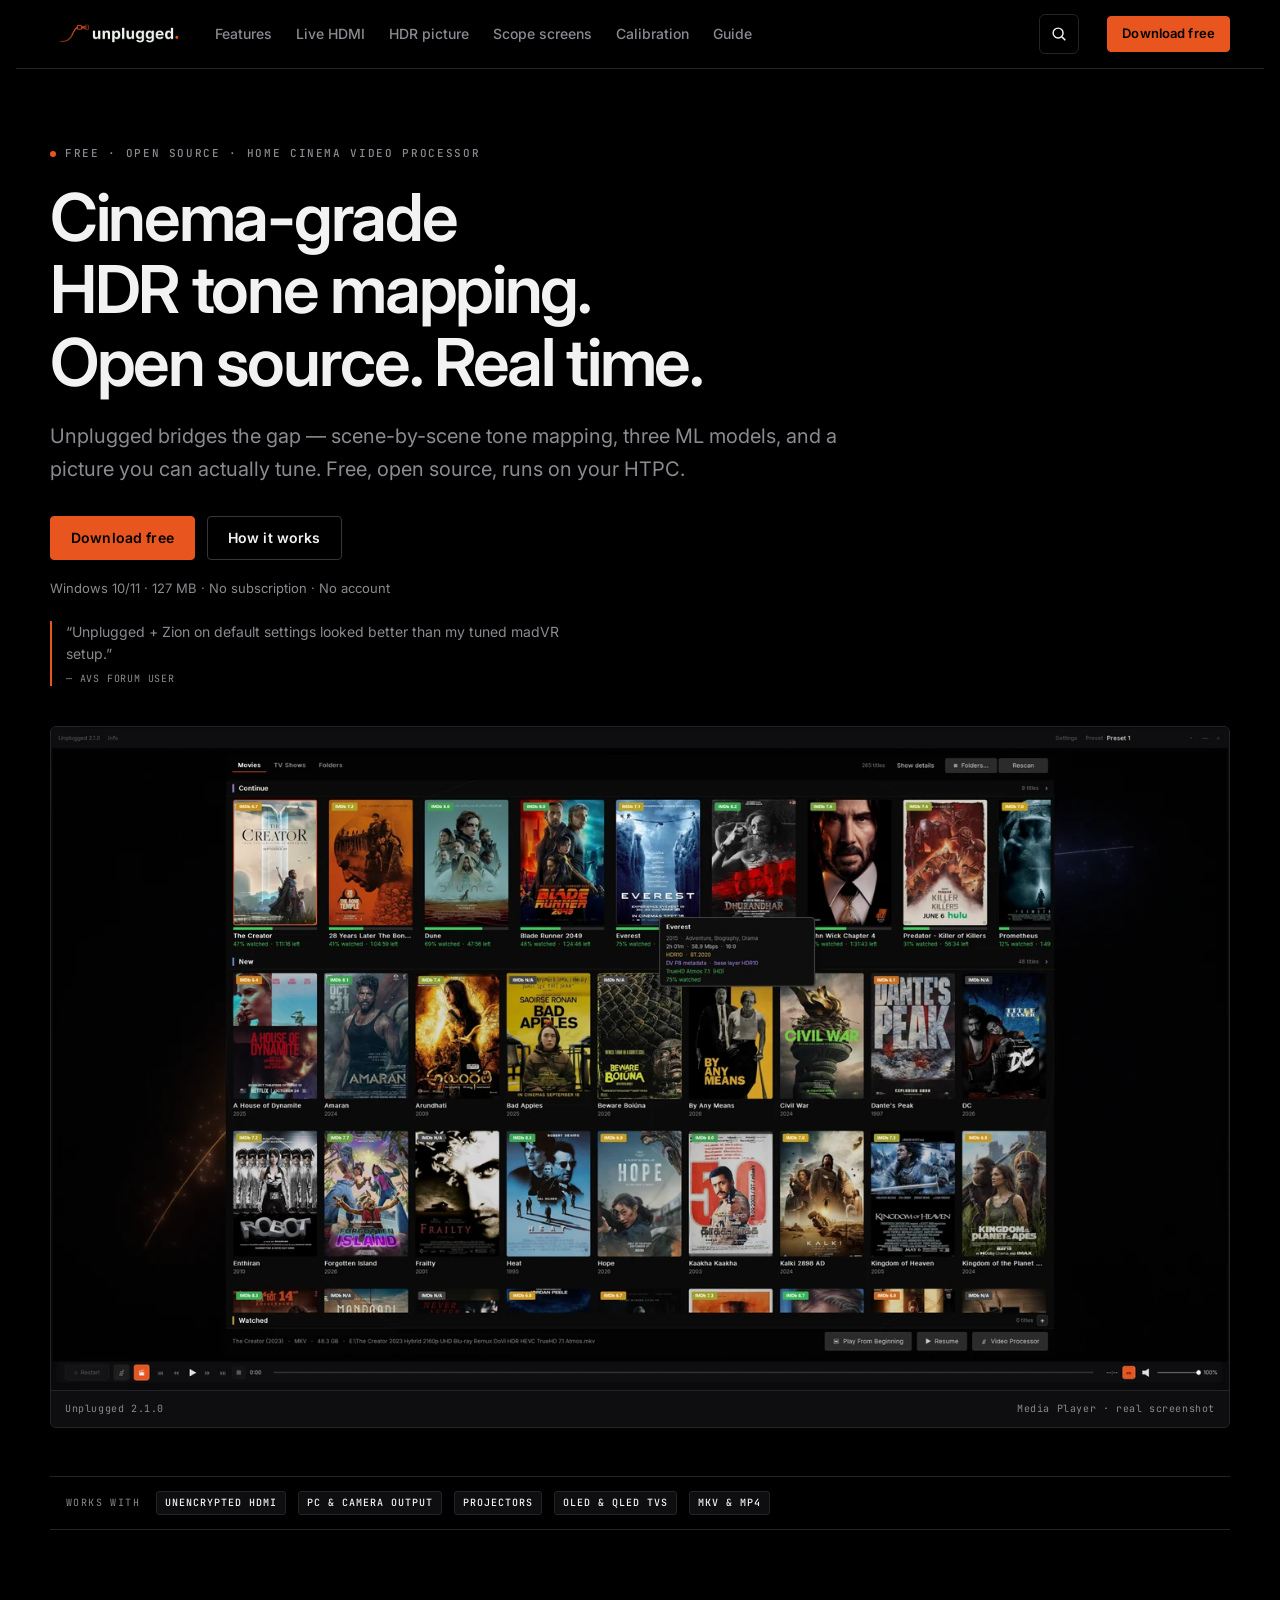
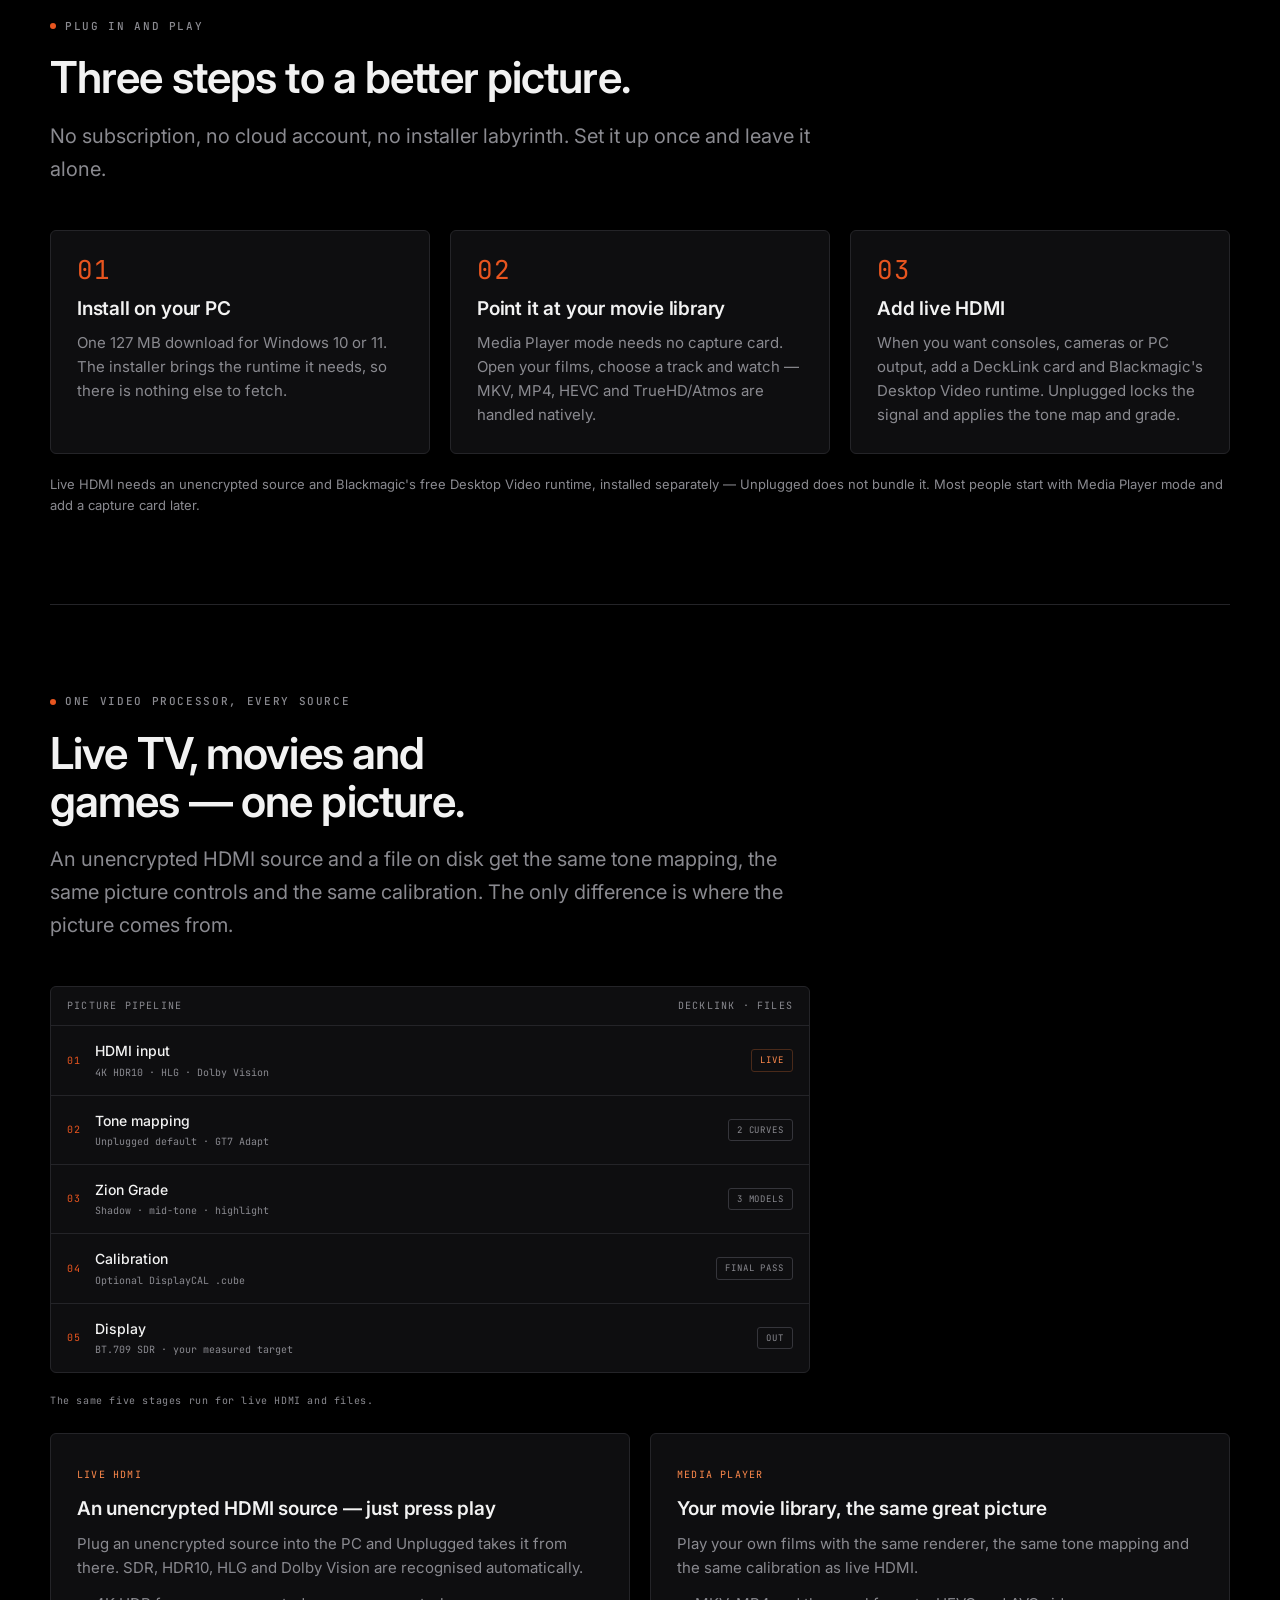
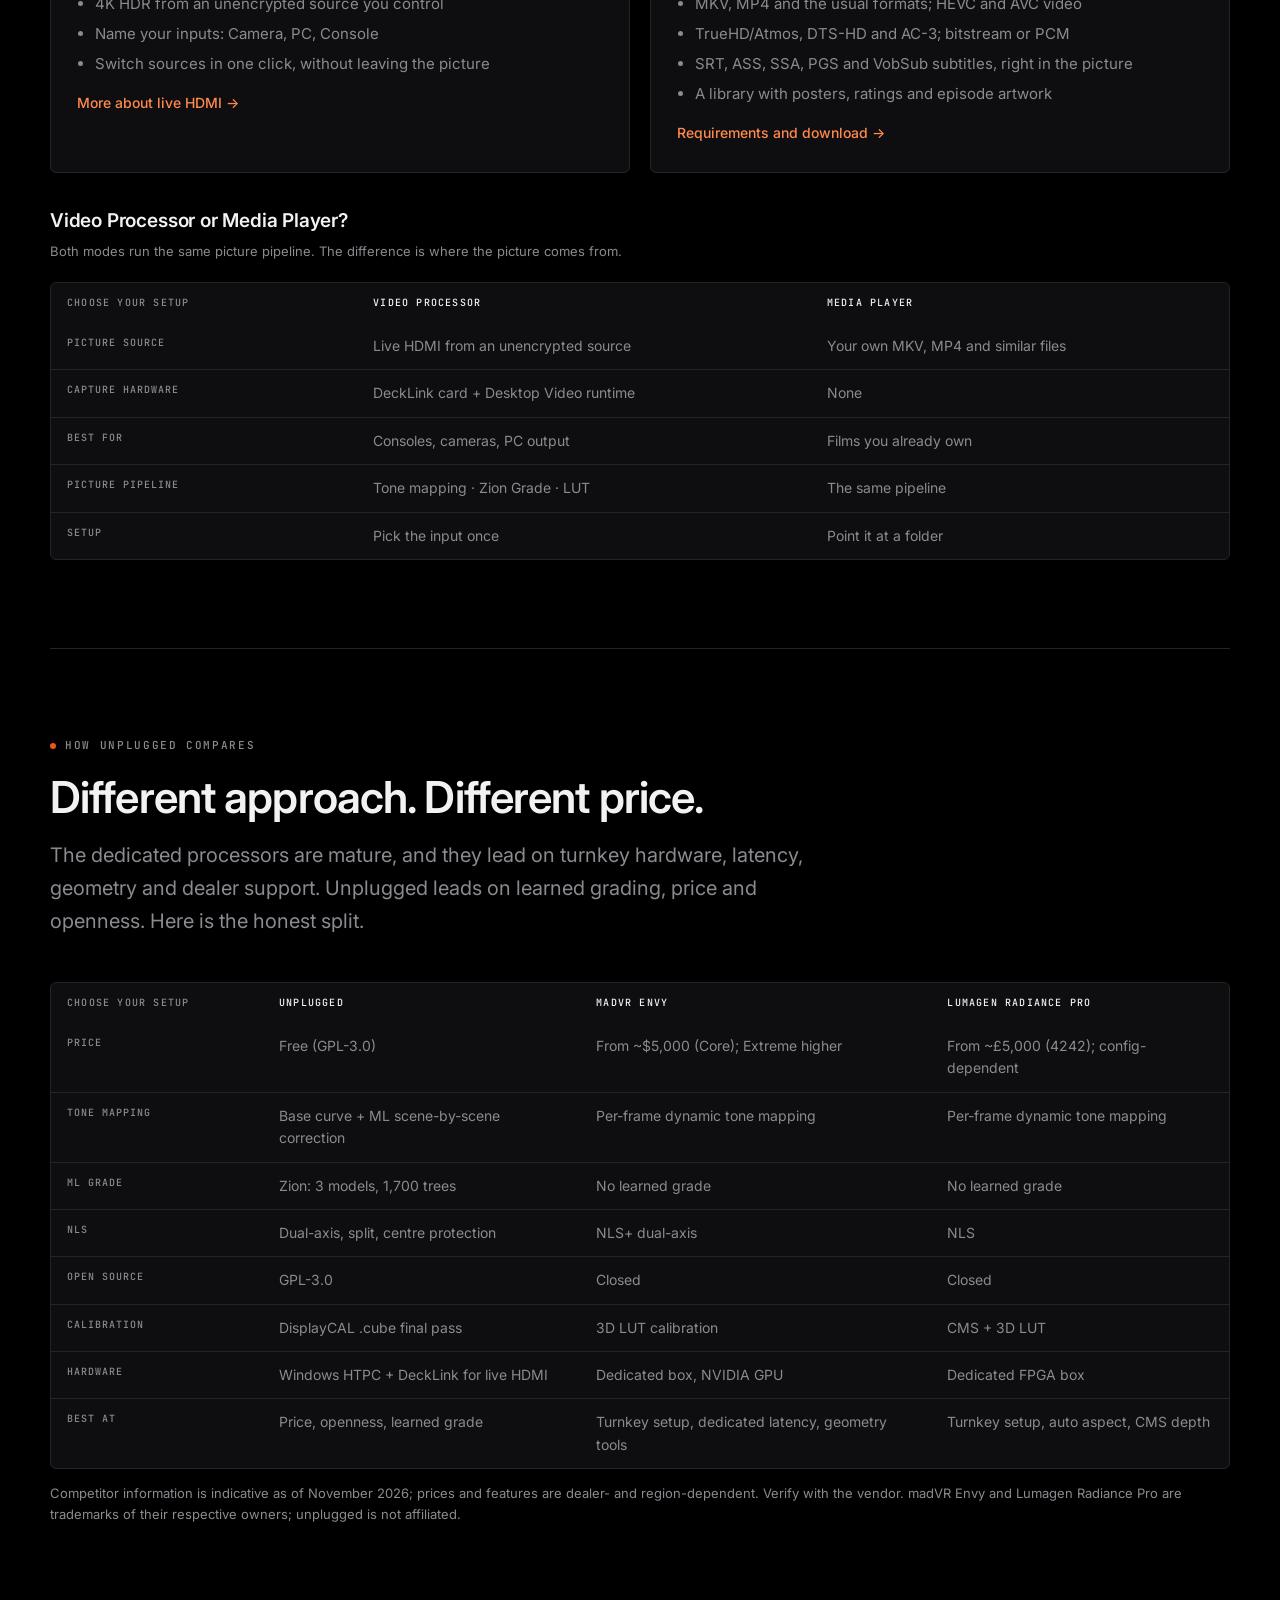
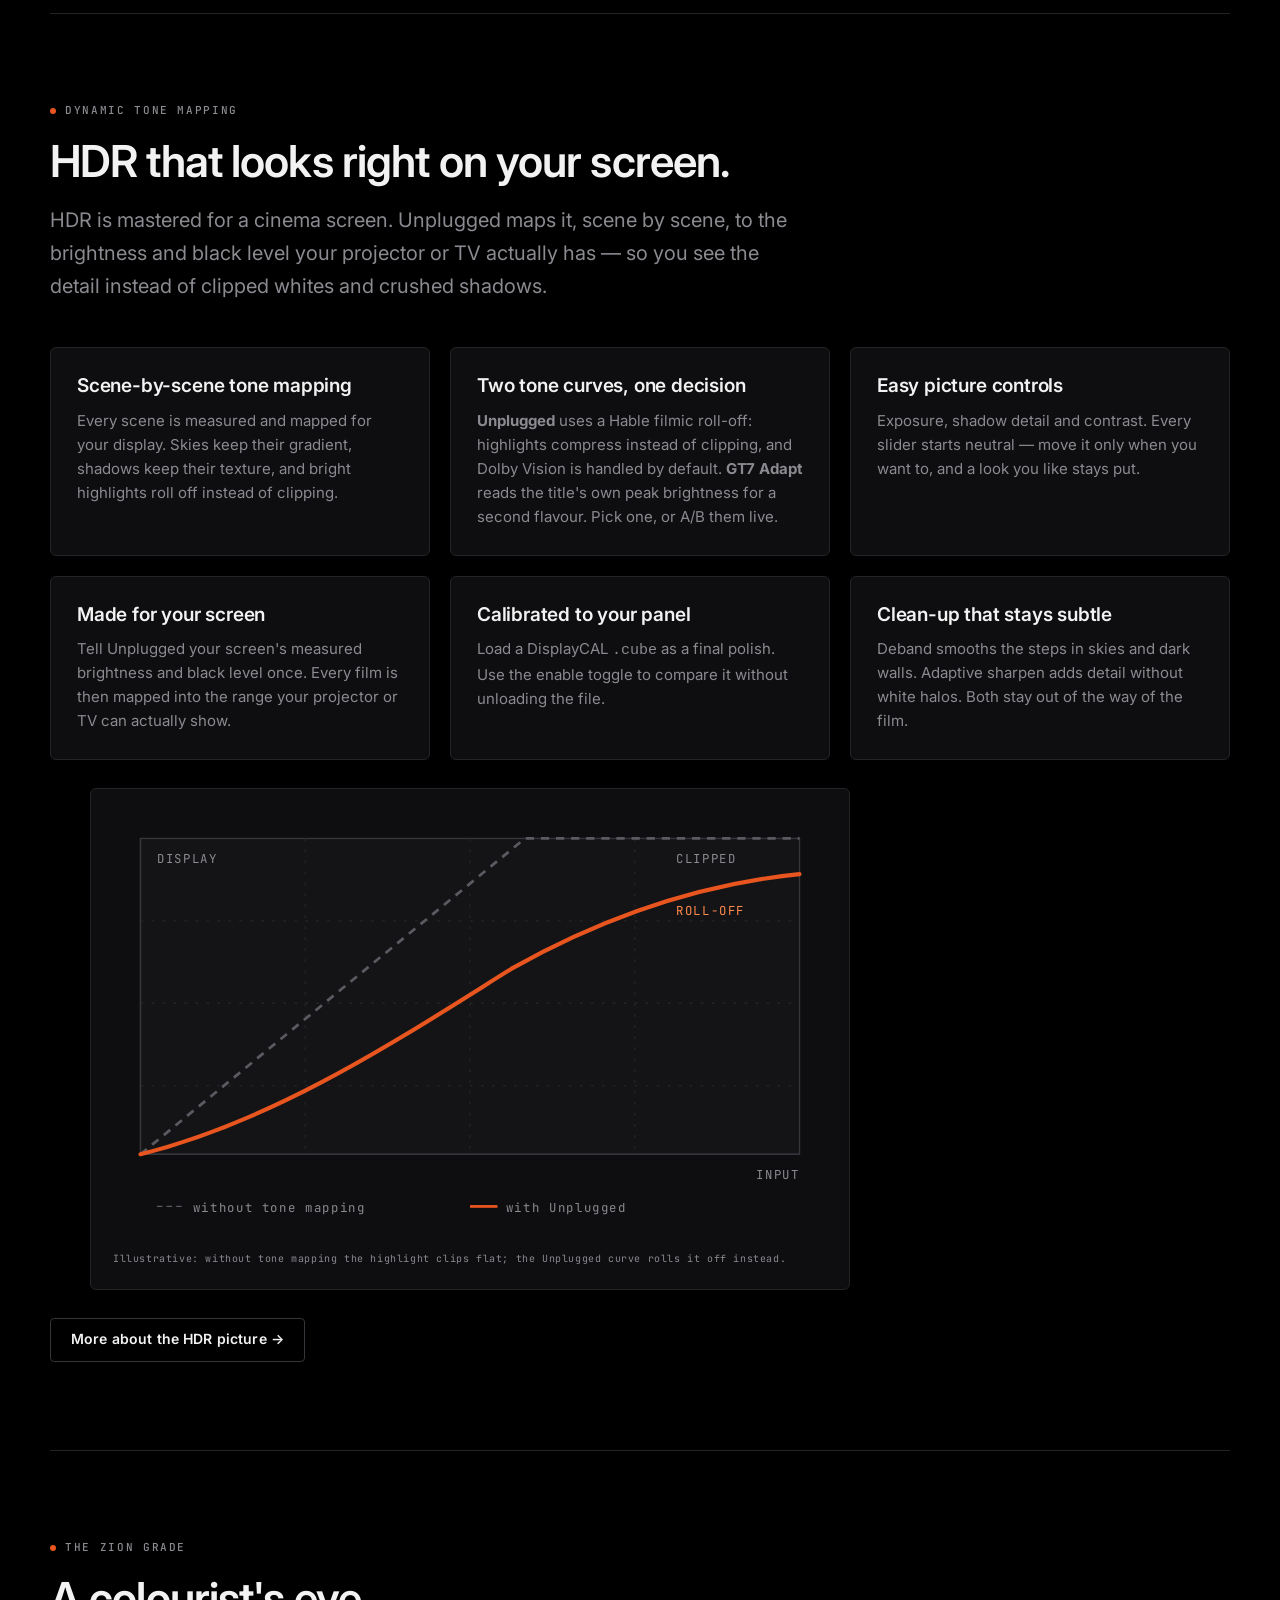
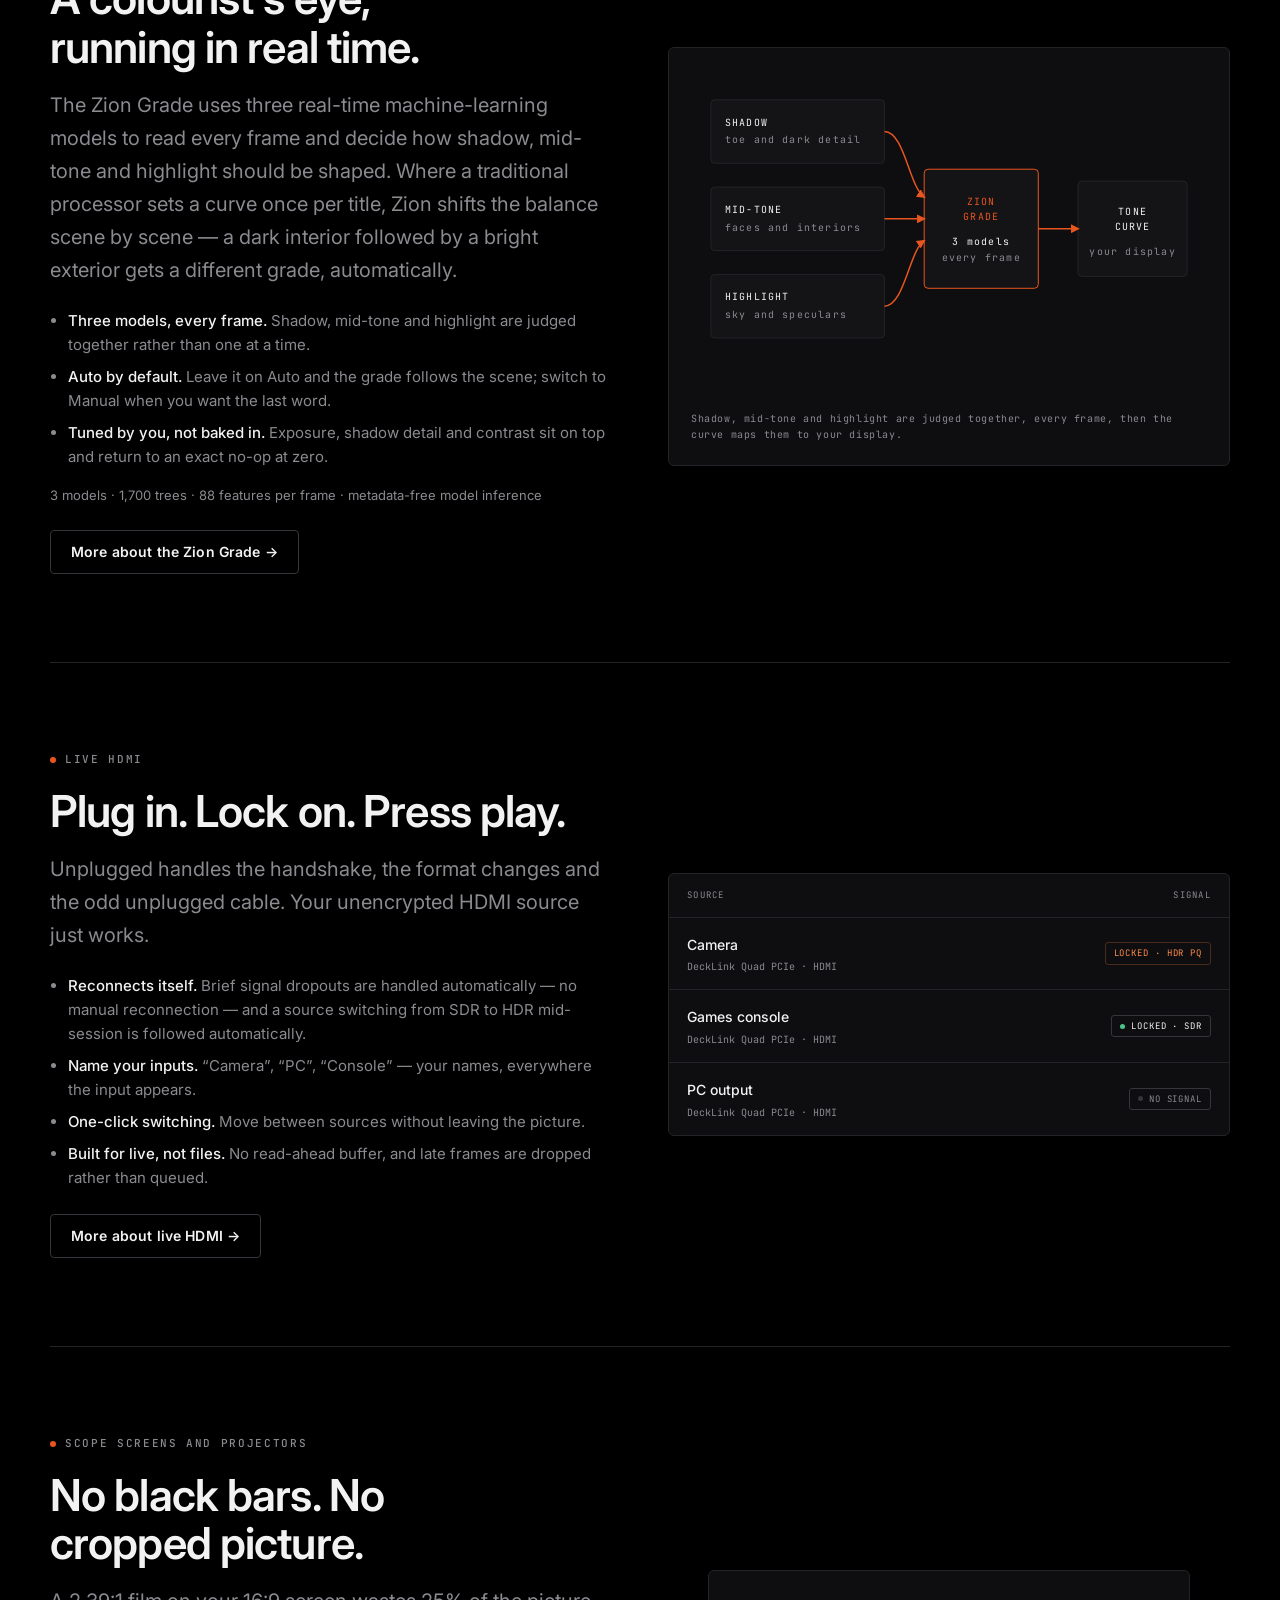
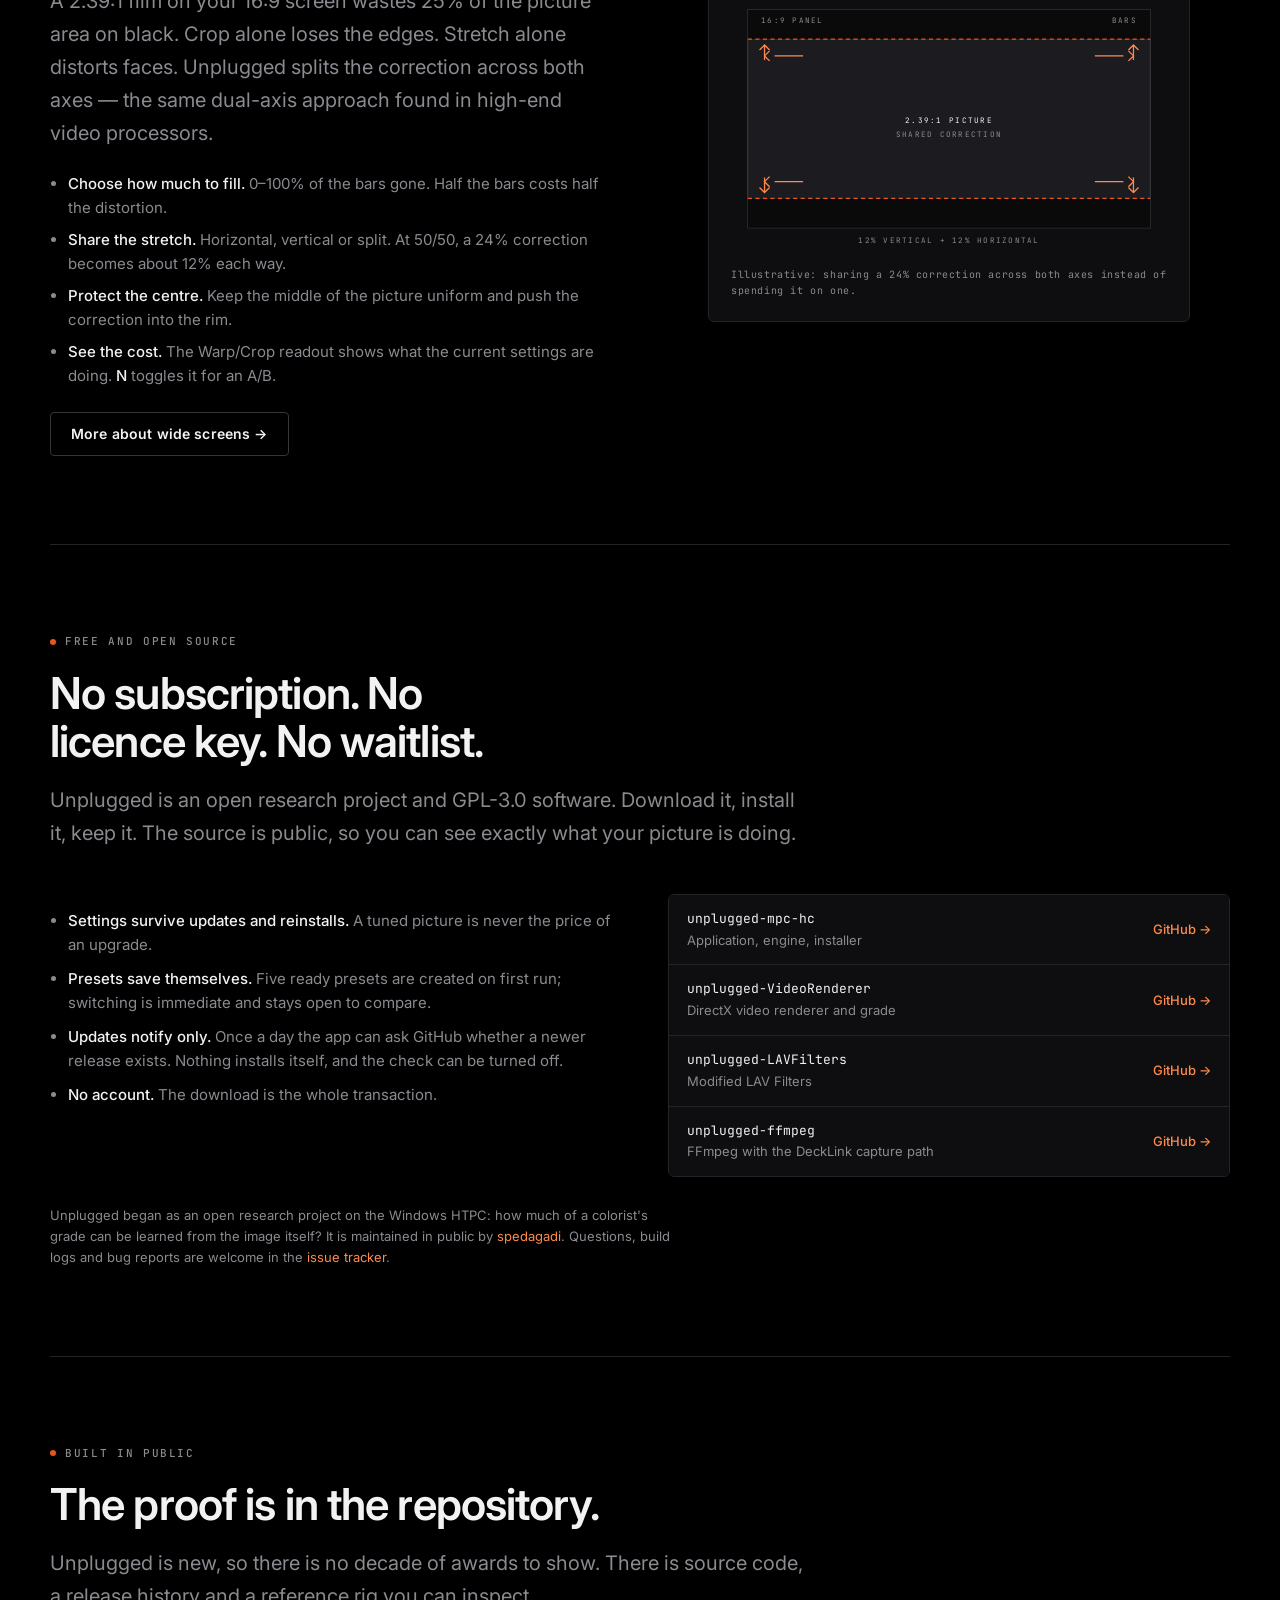
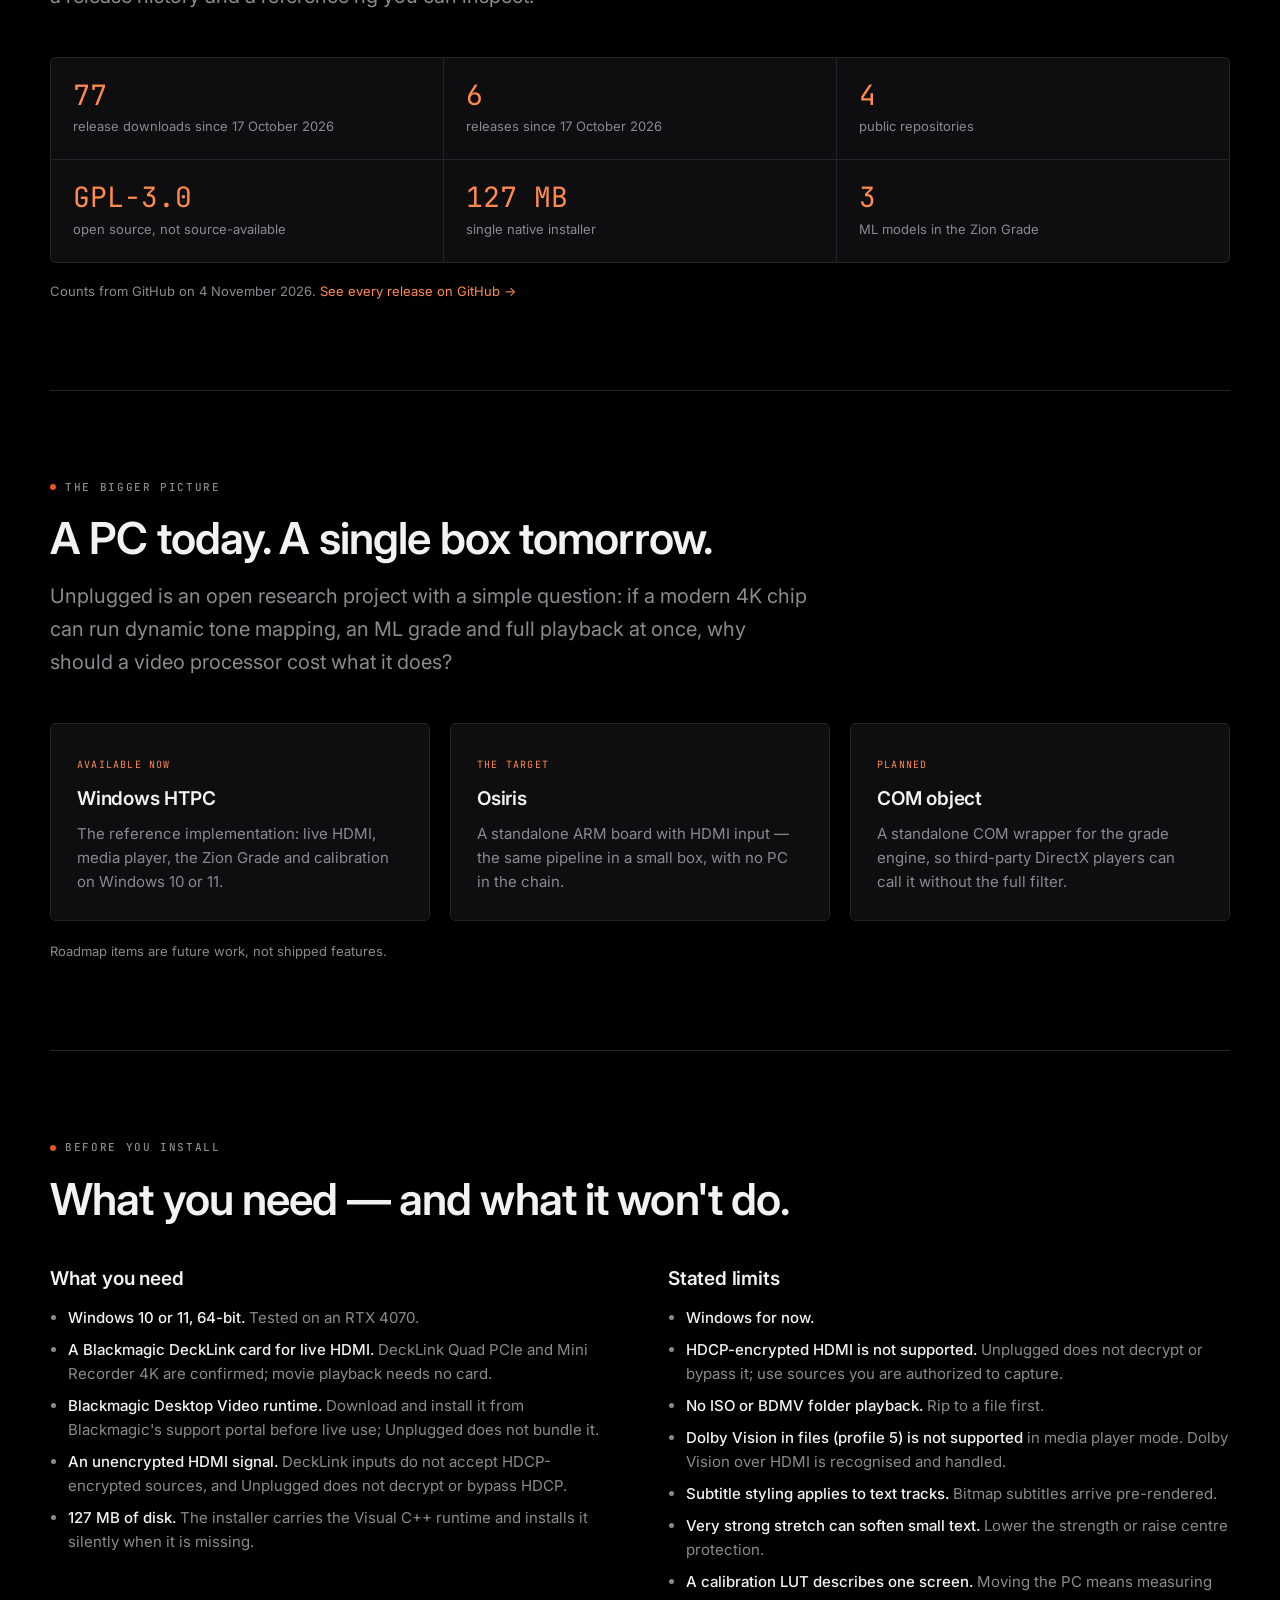
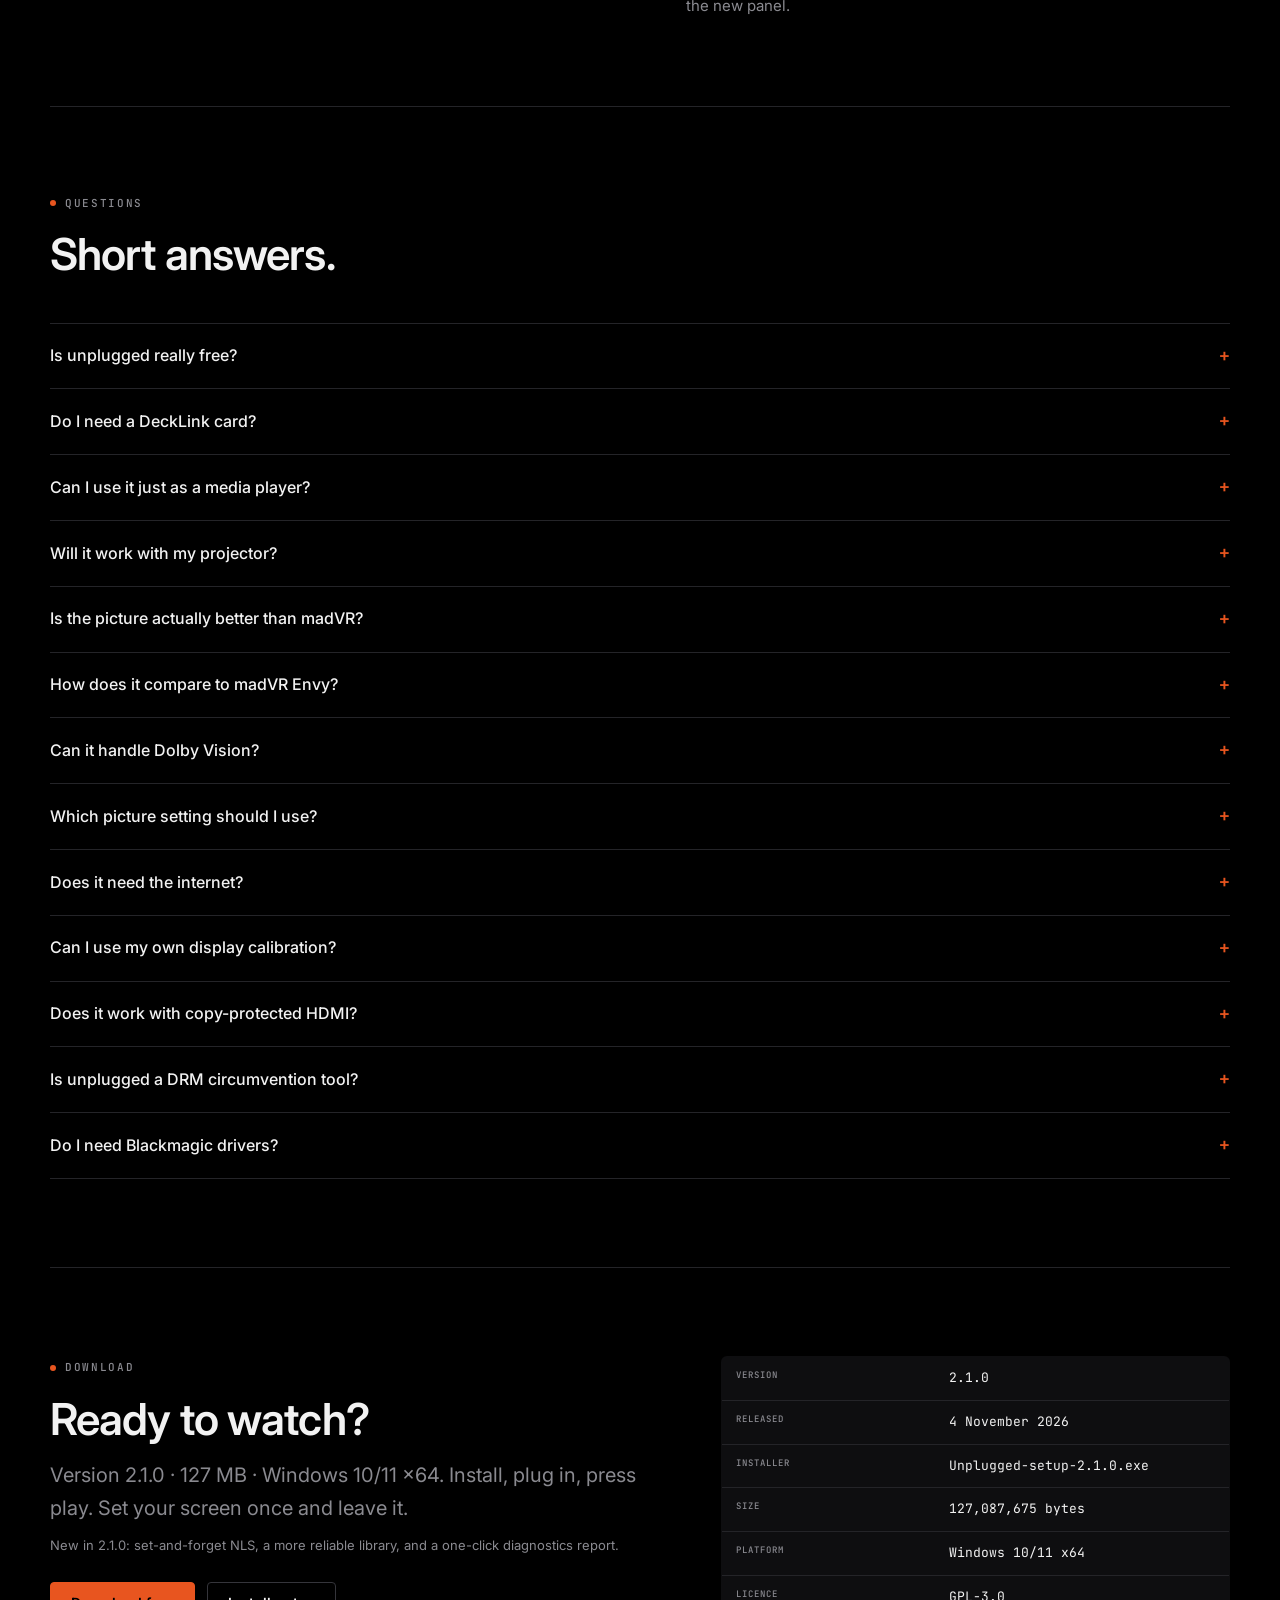
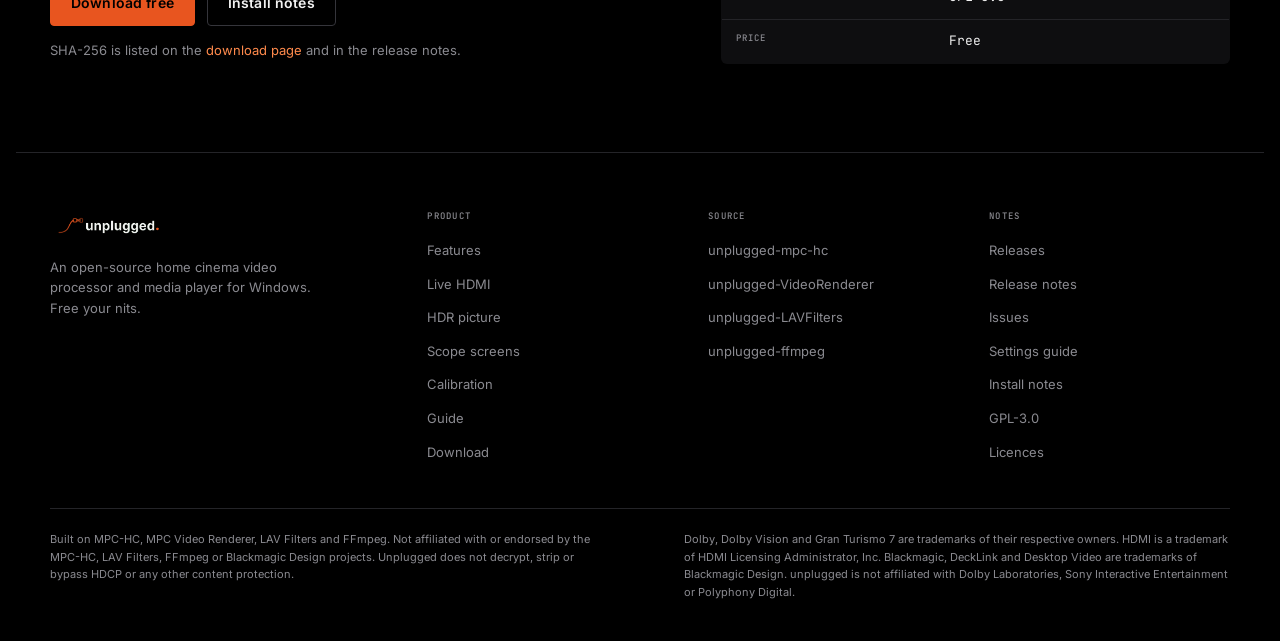
==== commit 6eb52406: "site: use new Hero screenshot" ====
--- a/website/index.html
+++ b/website/index.html
@@ -155,8 +155,8 @@
 
   <figure class="hero-shot wrap">
     <picture>
-      <source type="image/webp" srcset="assets/screenshots/library-960.webp 960w, assets/screenshots/library-1440.webp 1440w, assets/screenshots/library-1920.webp 1920w" sizes="(max-width: 1180px) 100vw, 1180px">
-      <img src="assets/screenshots/library-1920.webp" alt="Unplugged 2.1.0 media player and HDR tone mapping interface, showing the movie library, poster rows and playback controls." width="1920" height="1080" fetchpriority="high" decoding="async">
+      <source type="image/webp" srcset="assets/screenshots/hero-960.webp 960w, assets/screenshots/hero-1440.webp 1440w, assets/screenshots/hero-1920.webp 1920w" sizes="(max-width: 1180px) 100vw, 1180px">
+      <img src="assets/screenshots/hero-1920.webp" alt="Unplugged 2.1.0 media player showing a 4K HDR movie library with HDR10 and Dolby Vision metadata, poster rows and playback controls." width="1920" height="1080" fetchpriority="high" decoding="async">
     </picture>
     <figcaption><span>Unplugged 2.1.0</span><span>Media Player · real screenshot</span></figcaption>
   </figure>
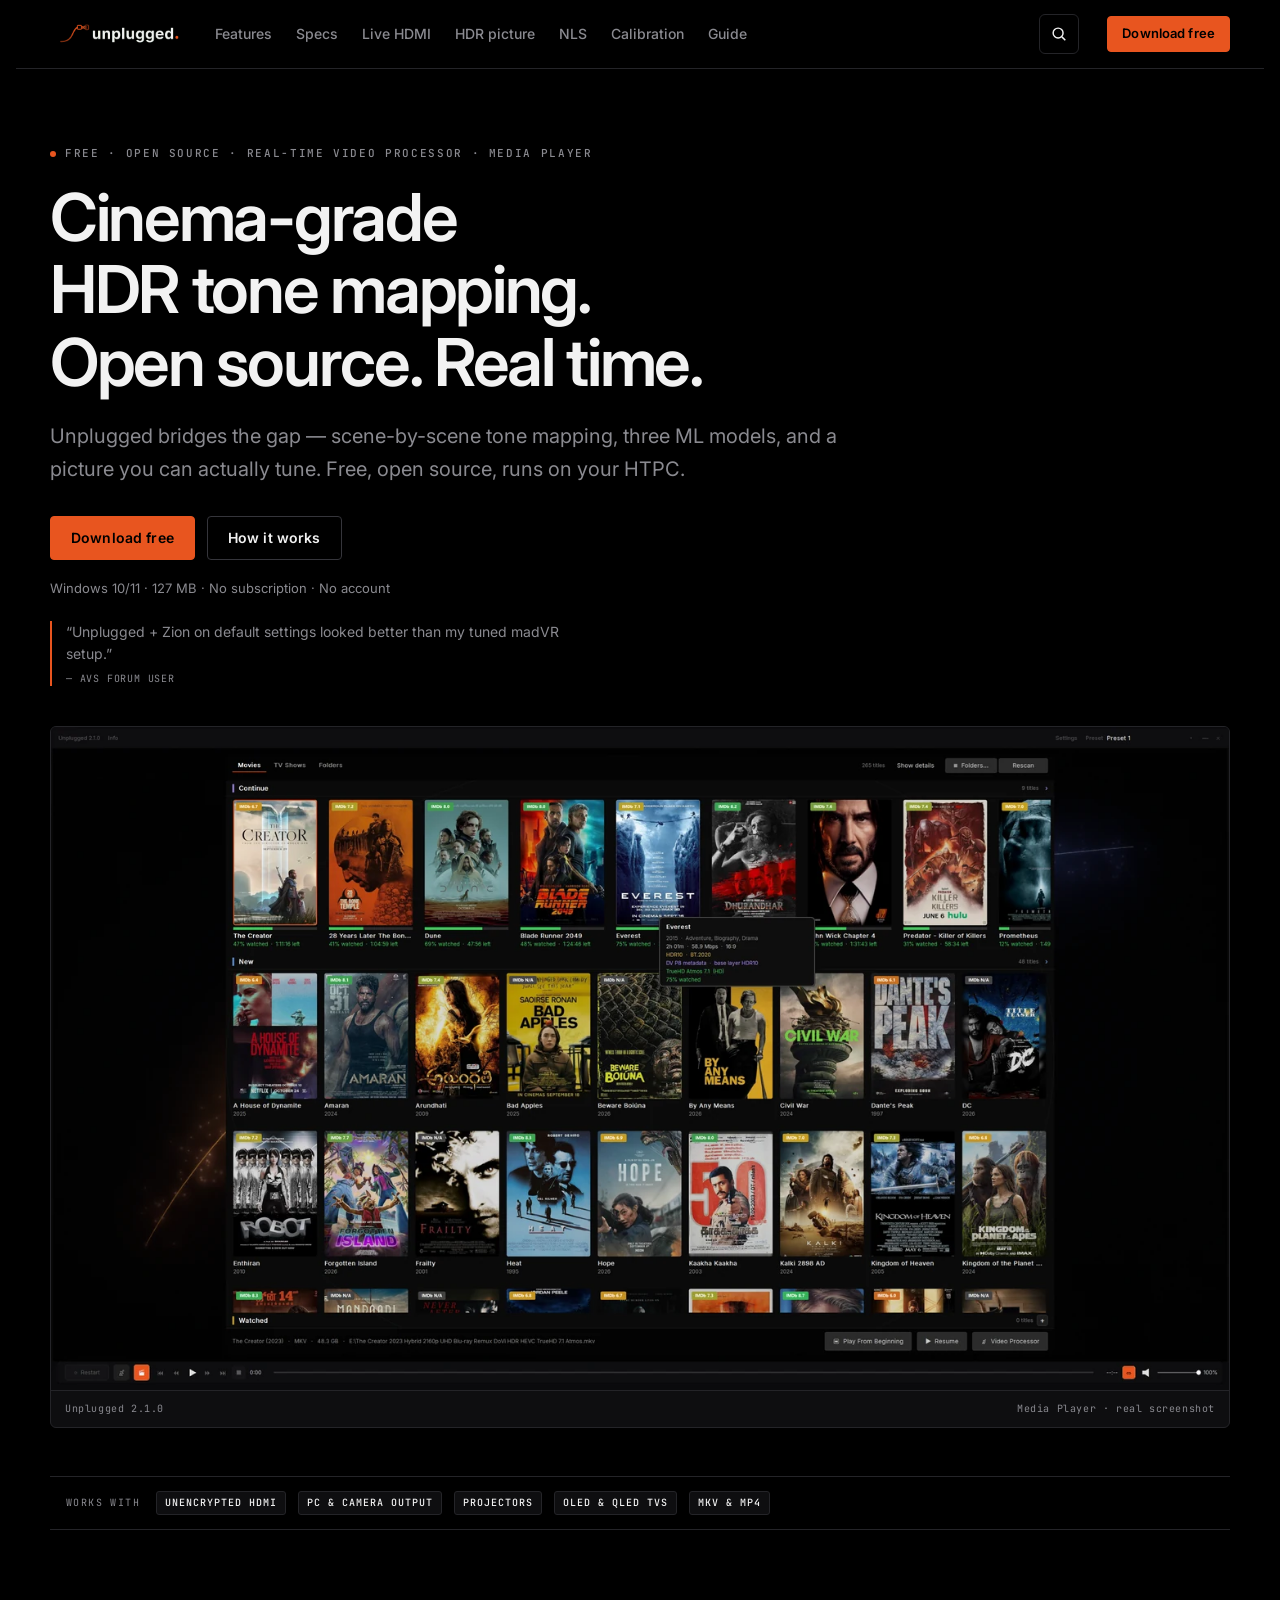
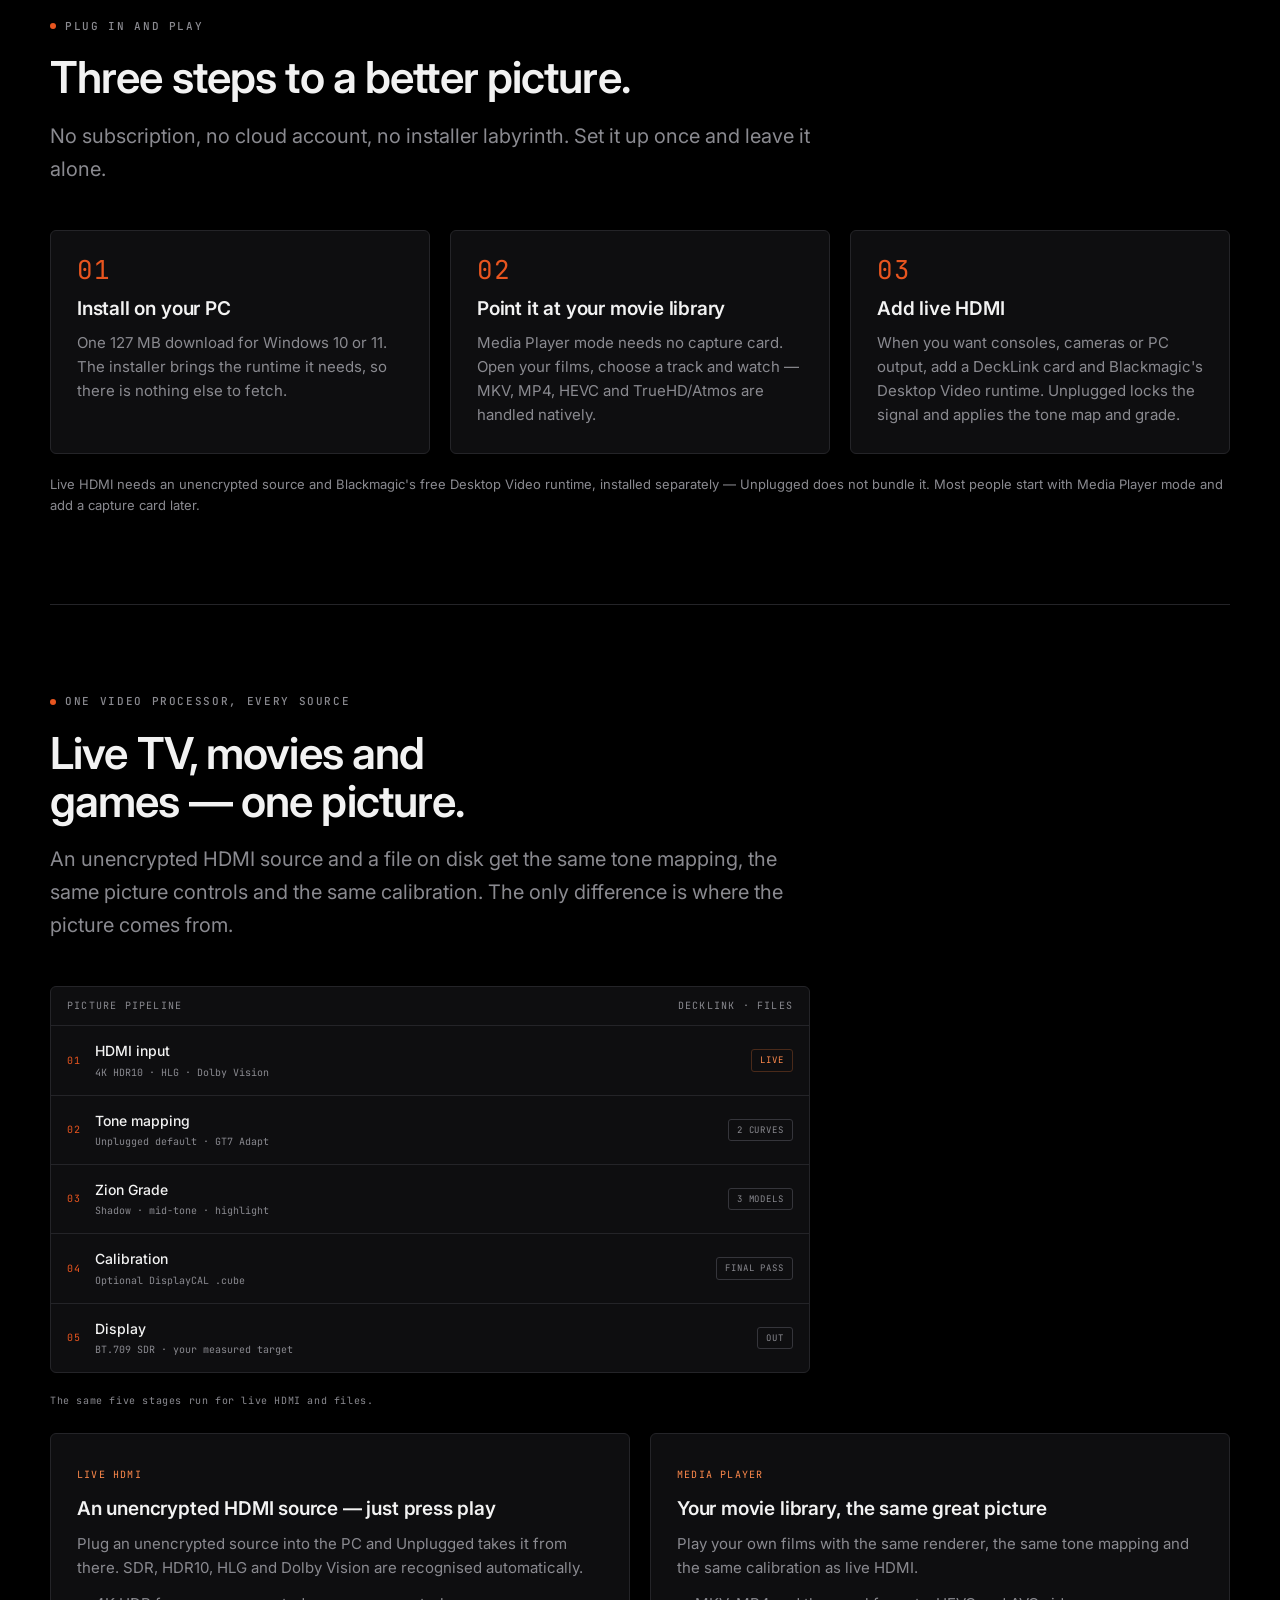
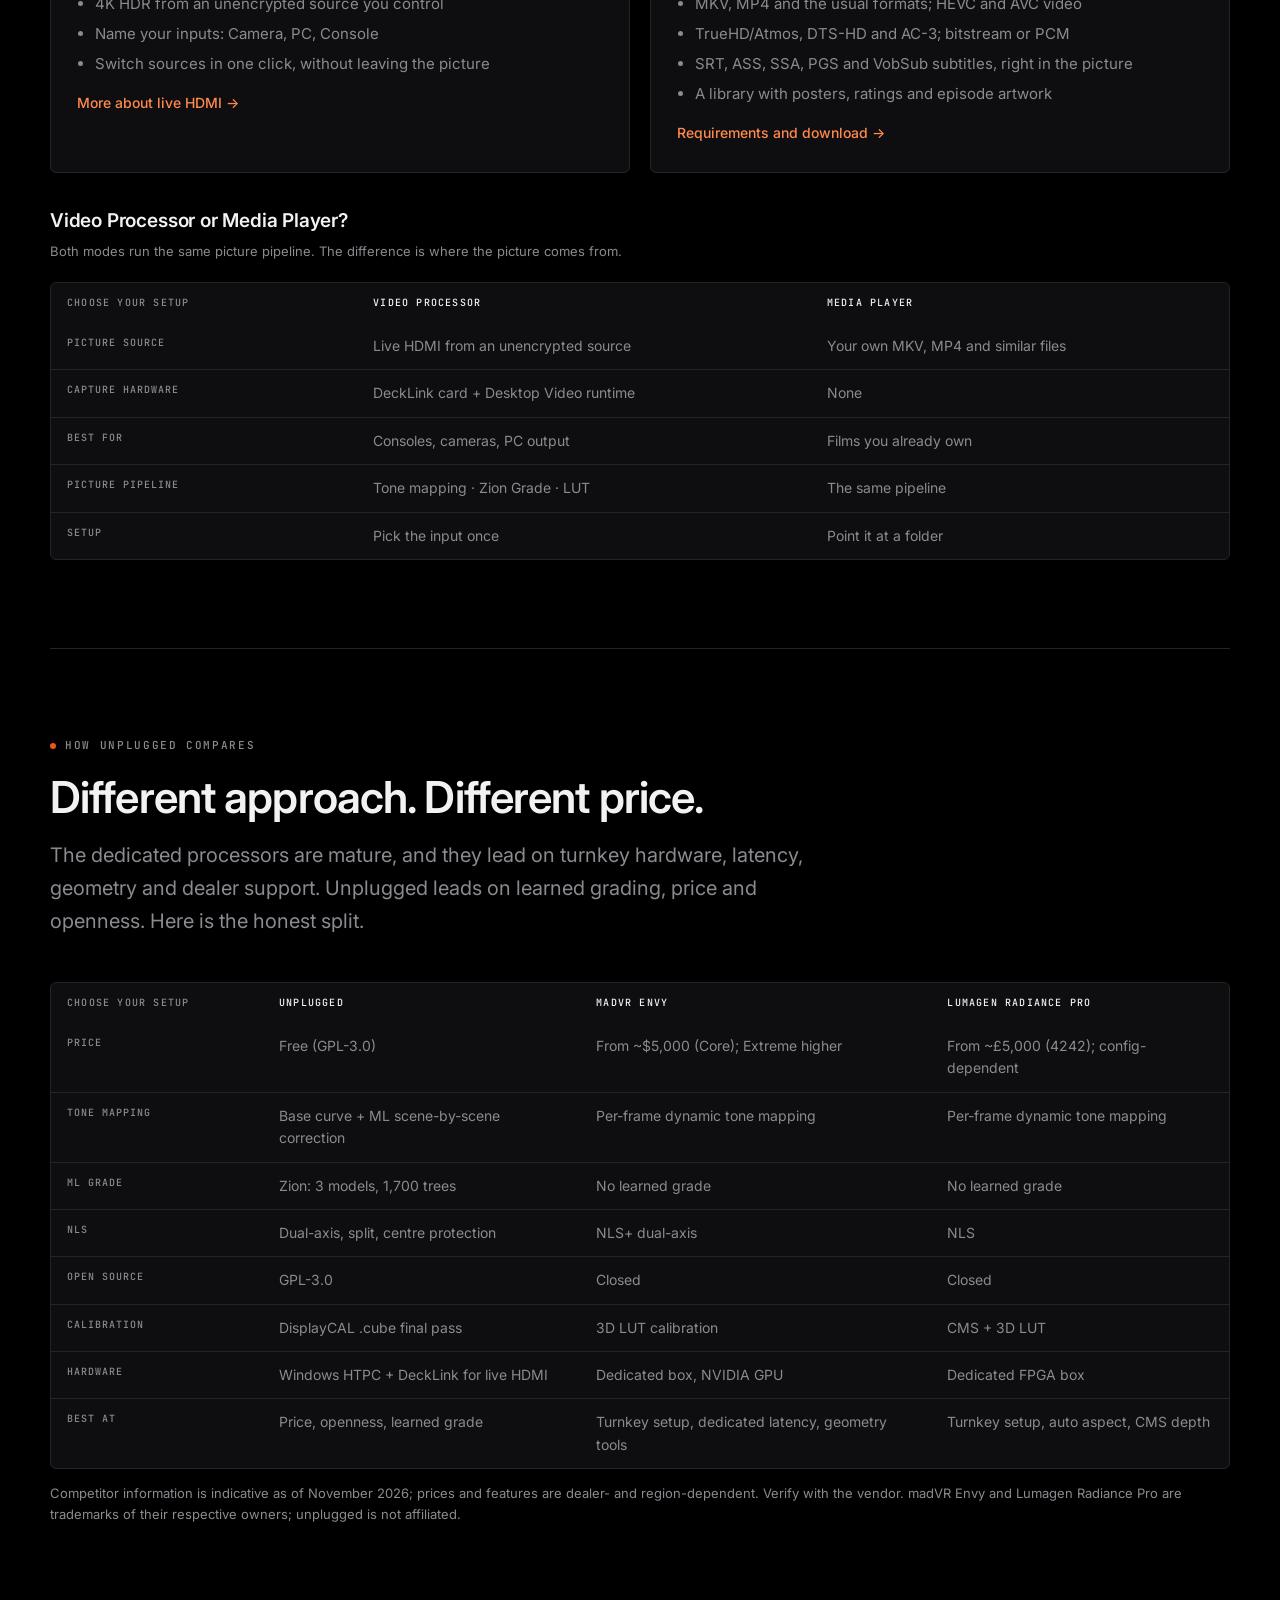
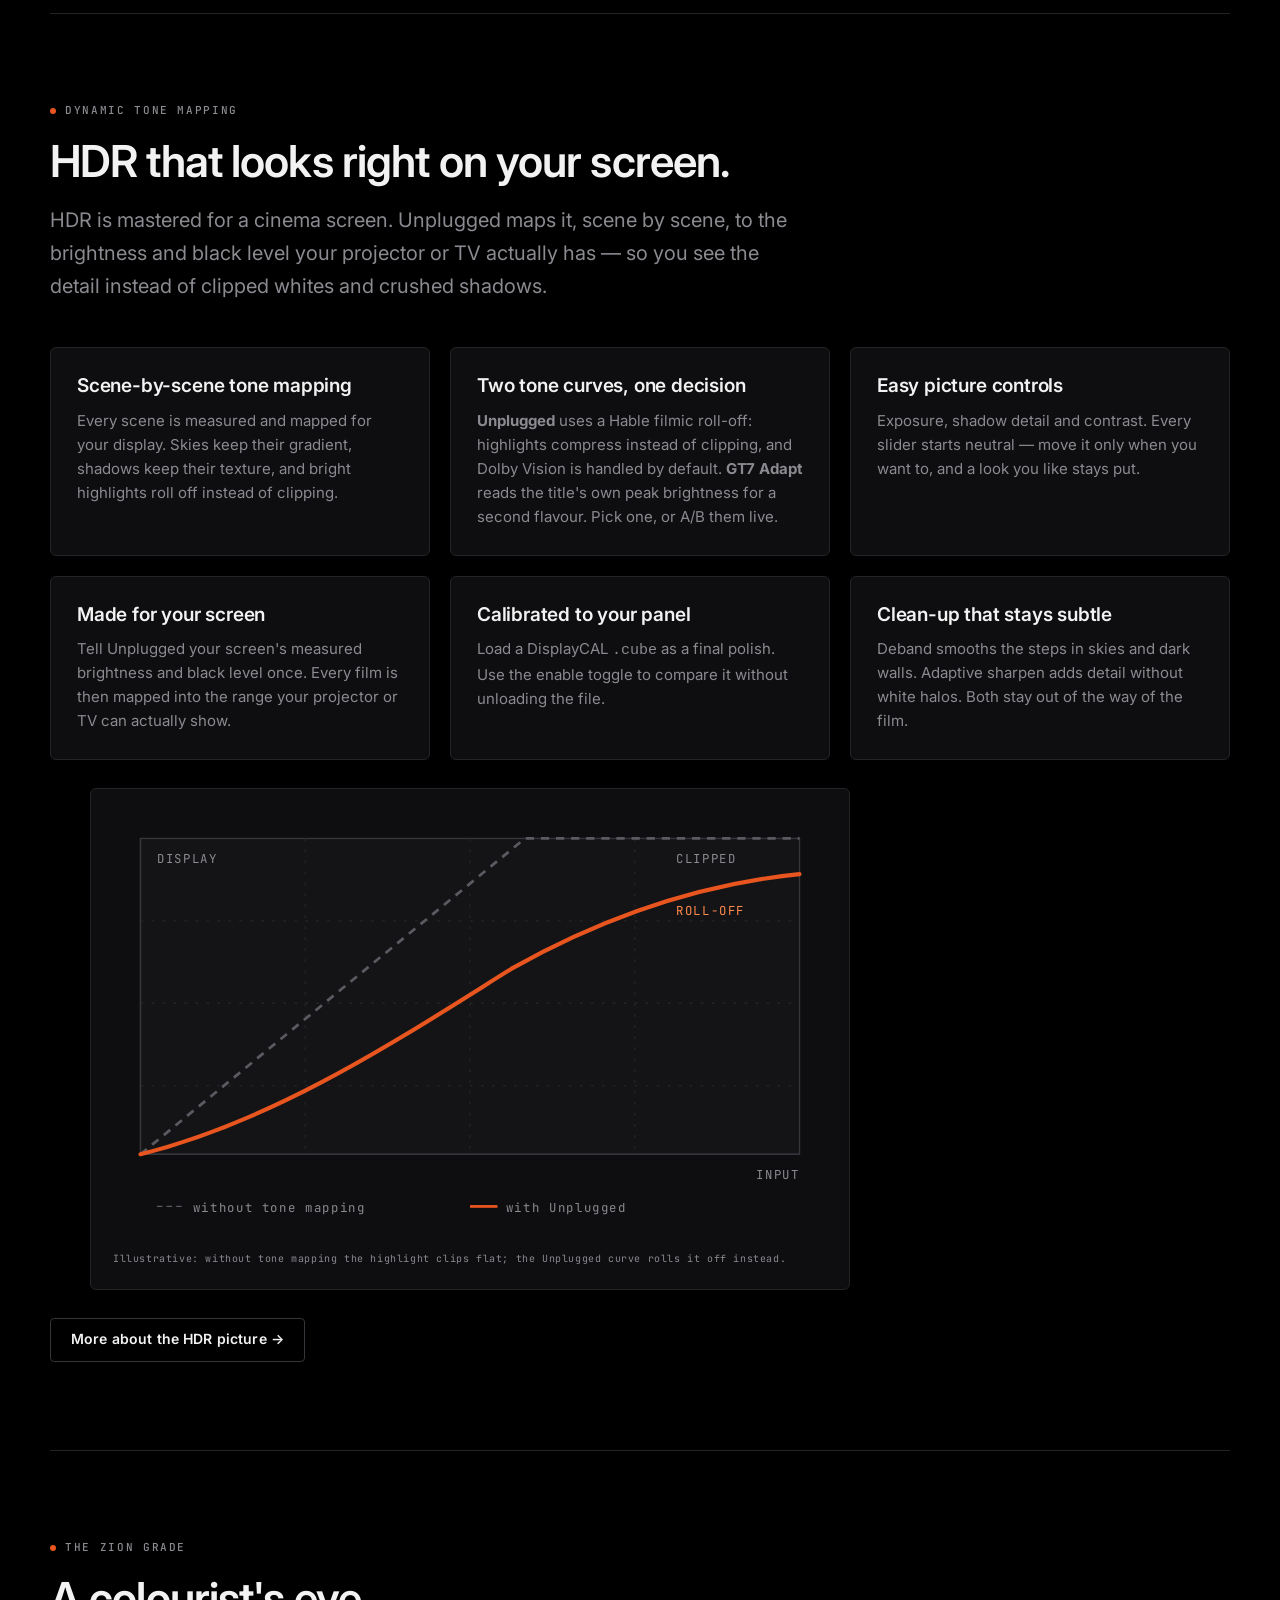
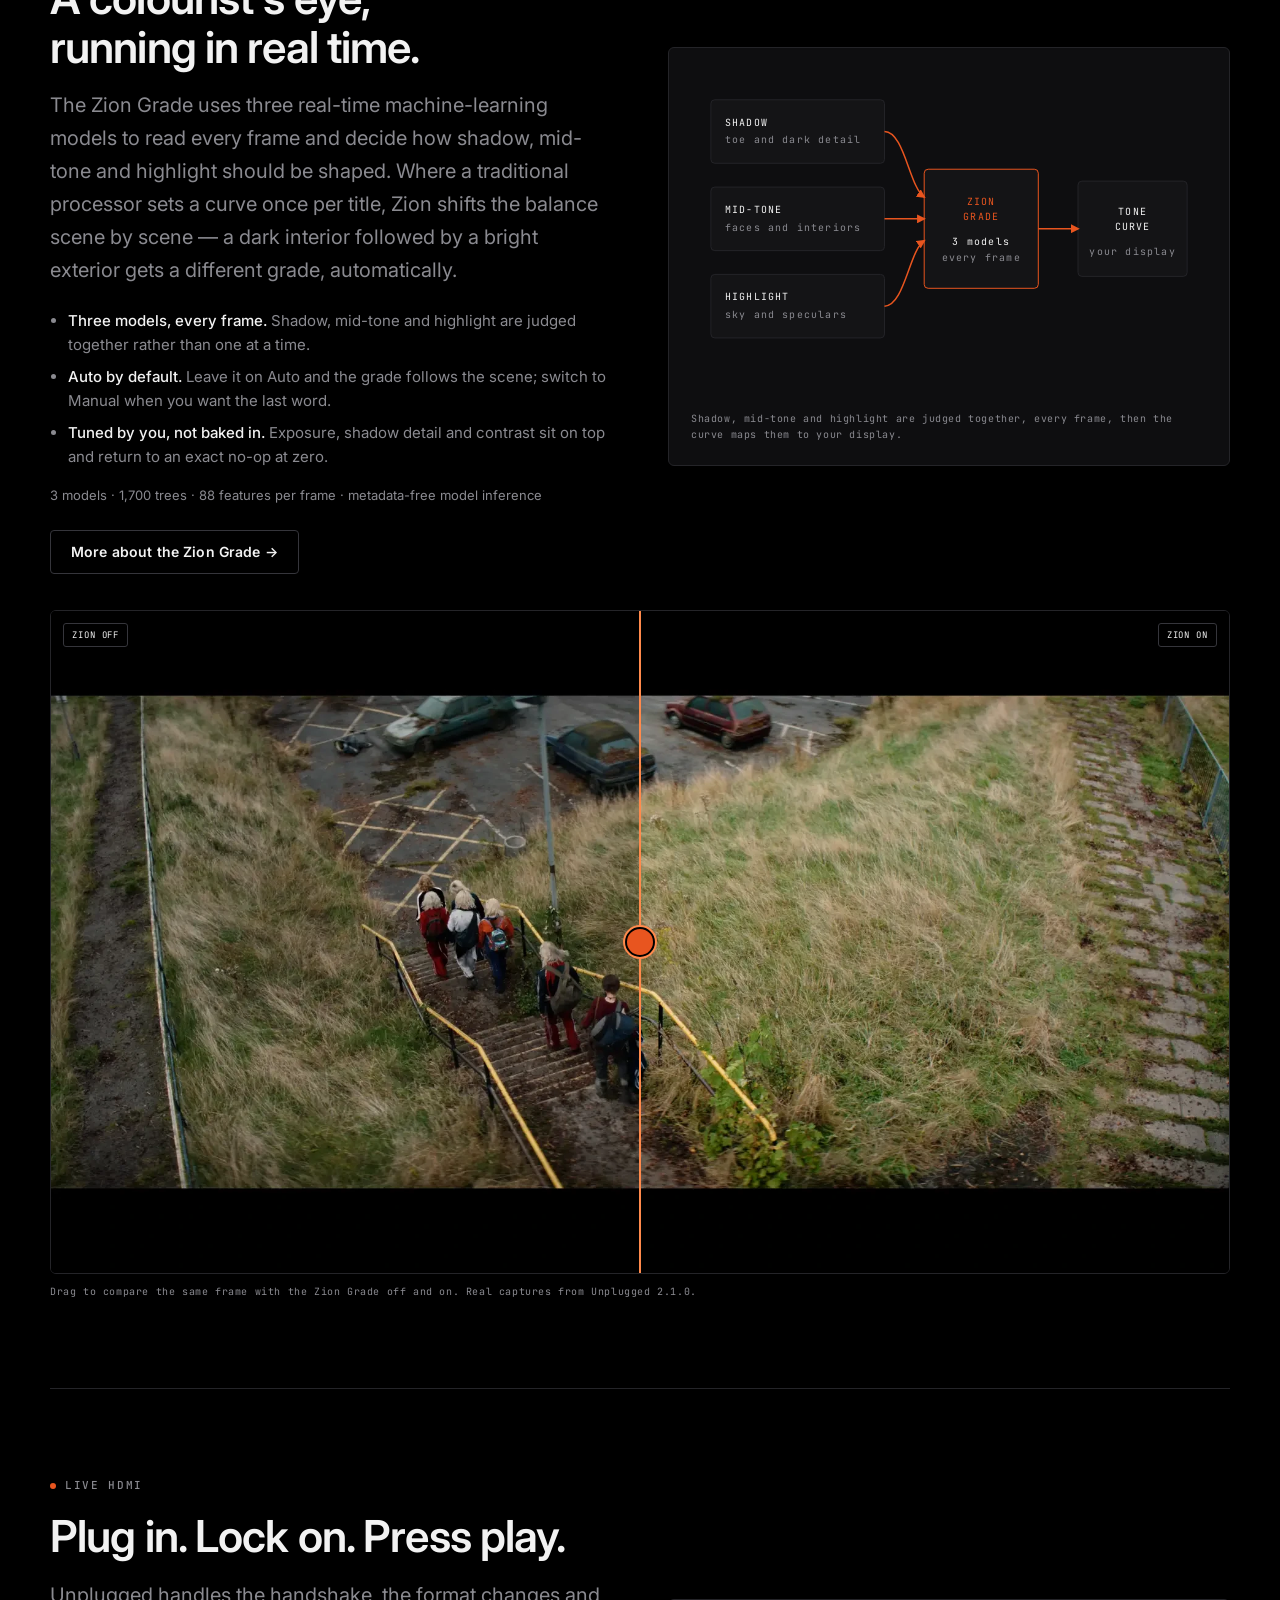
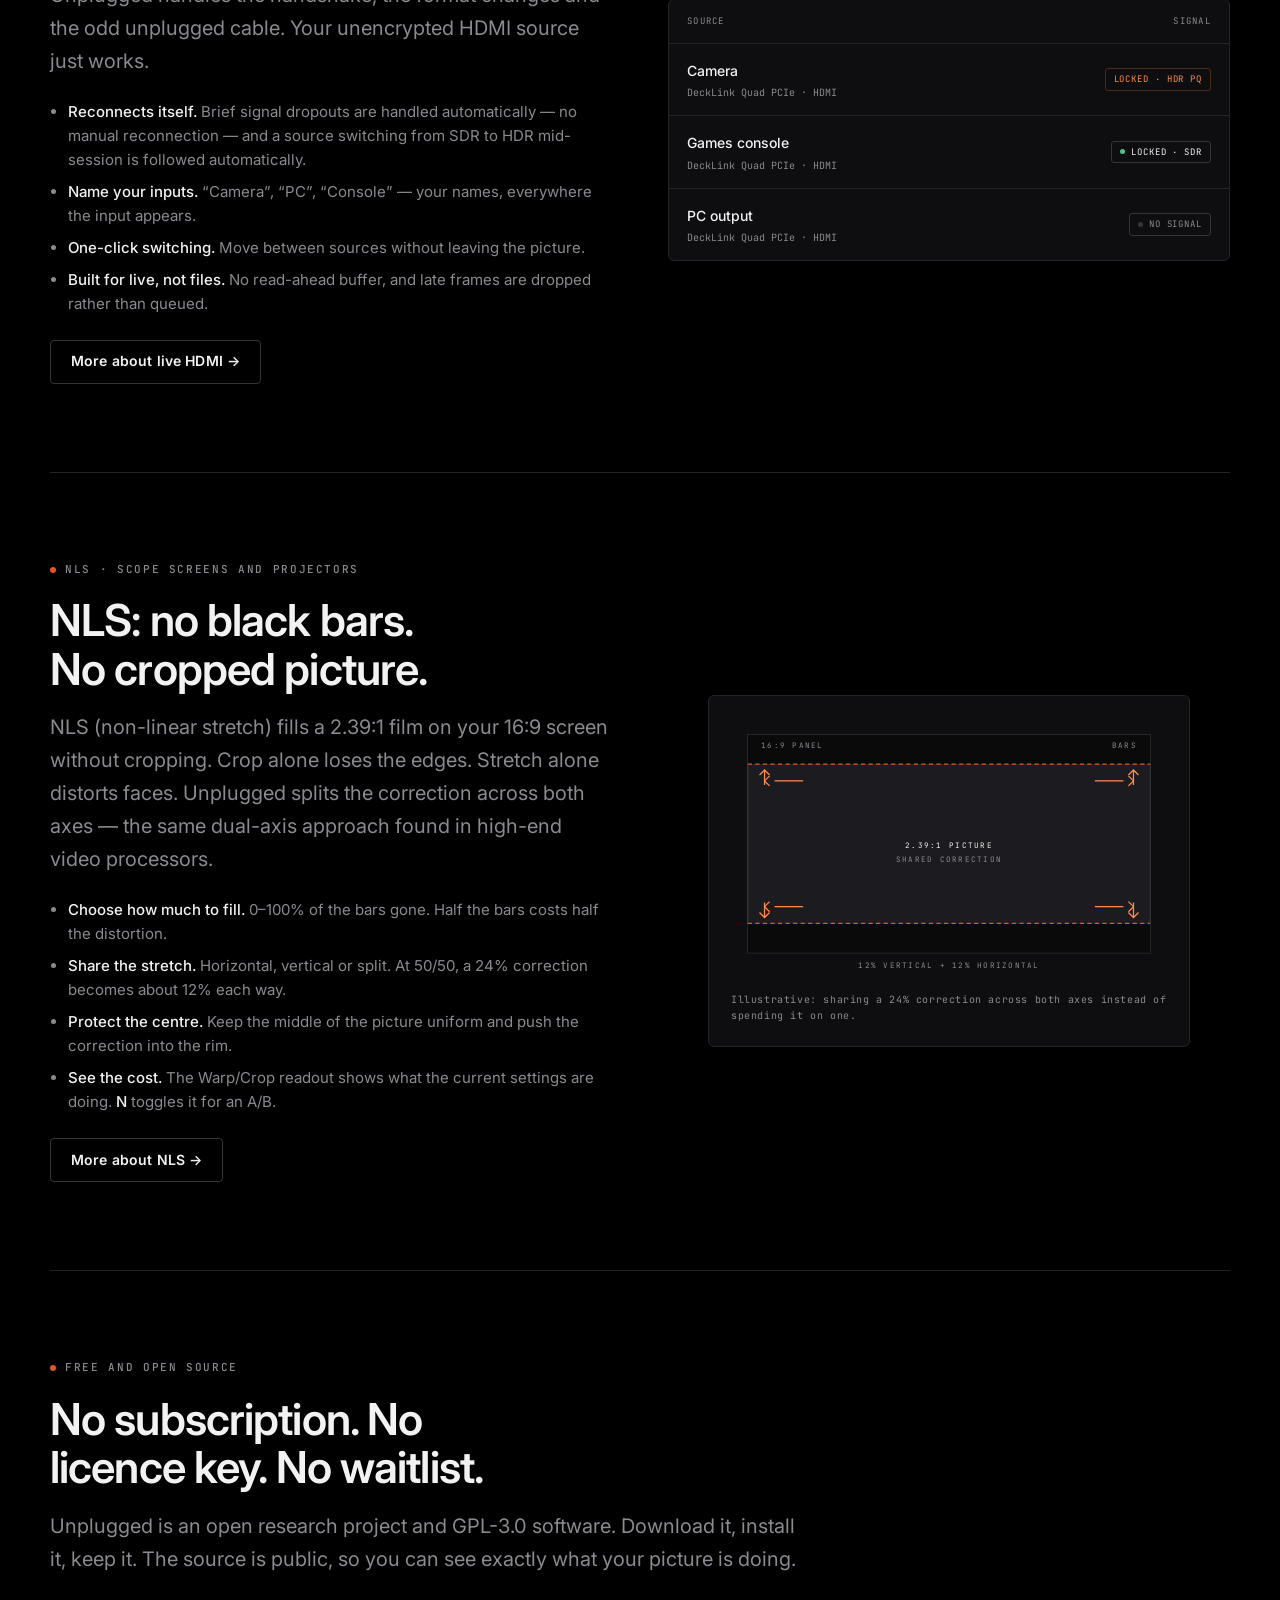
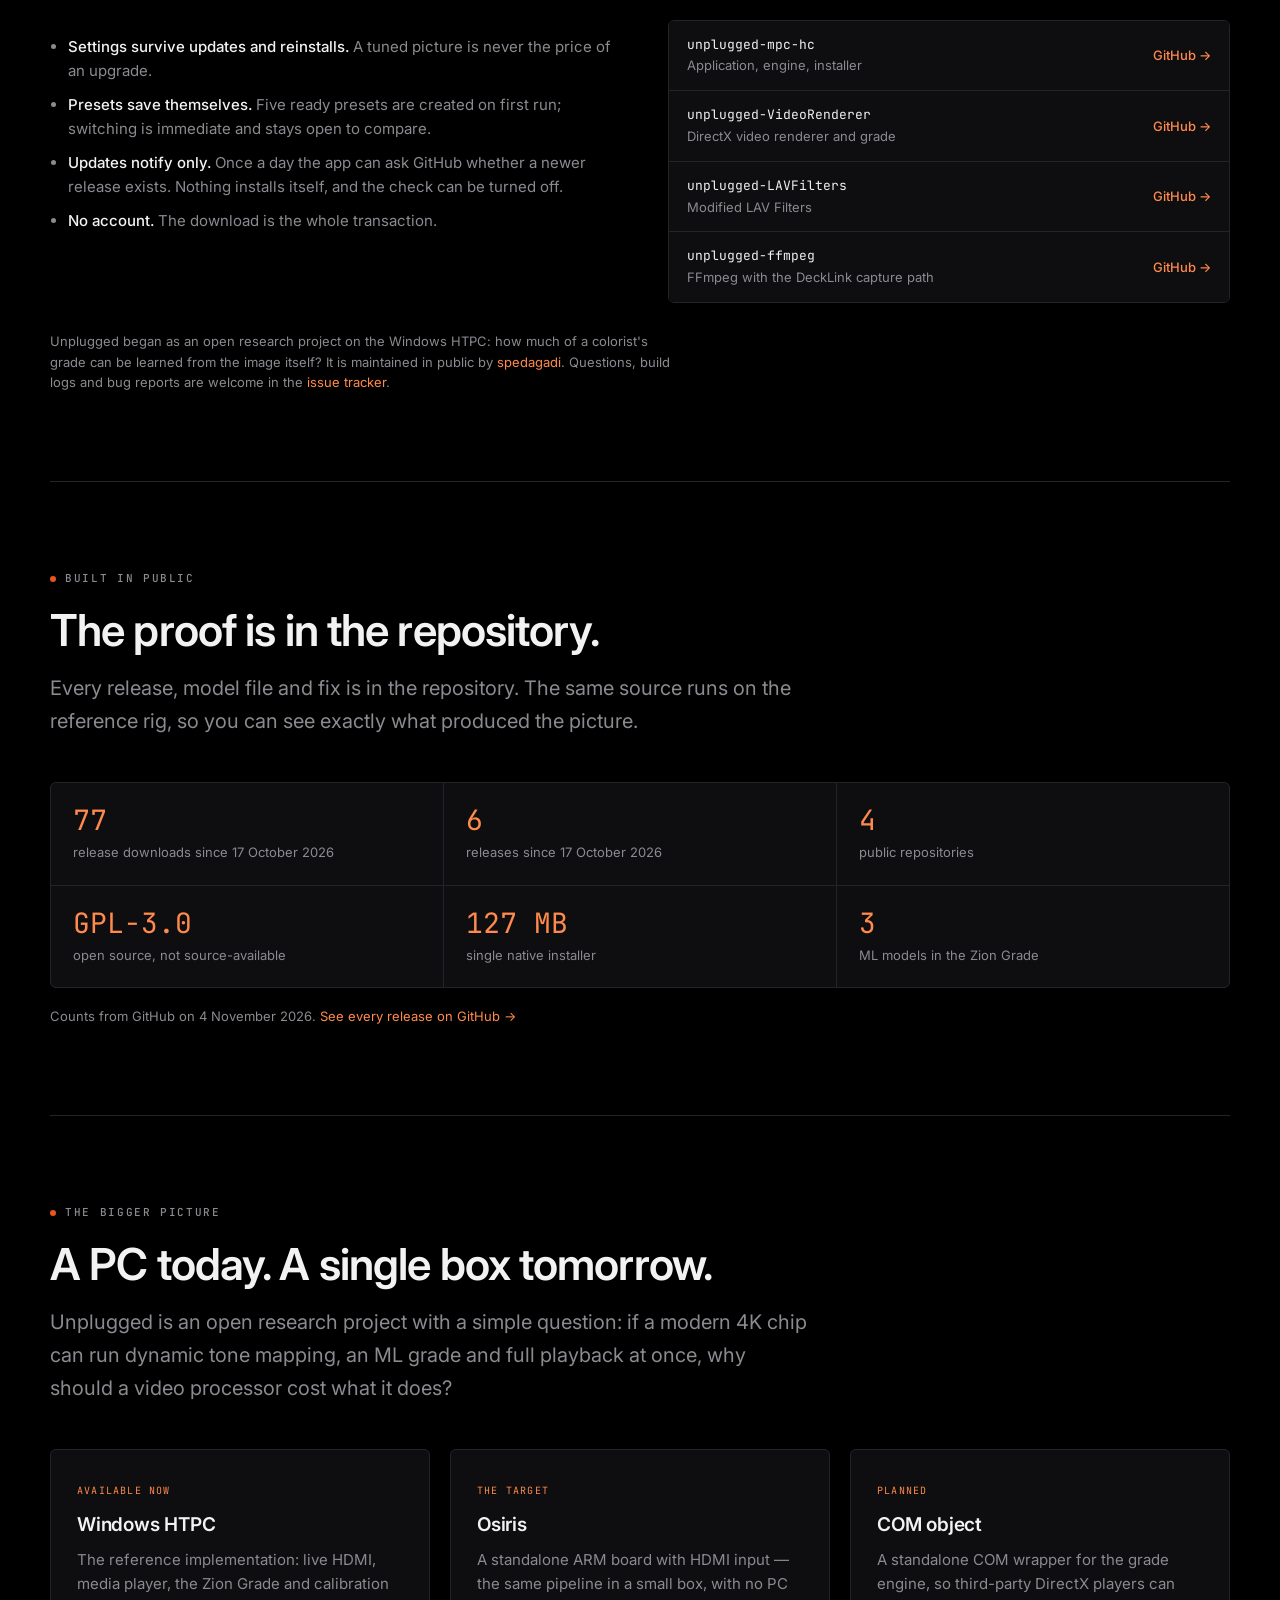
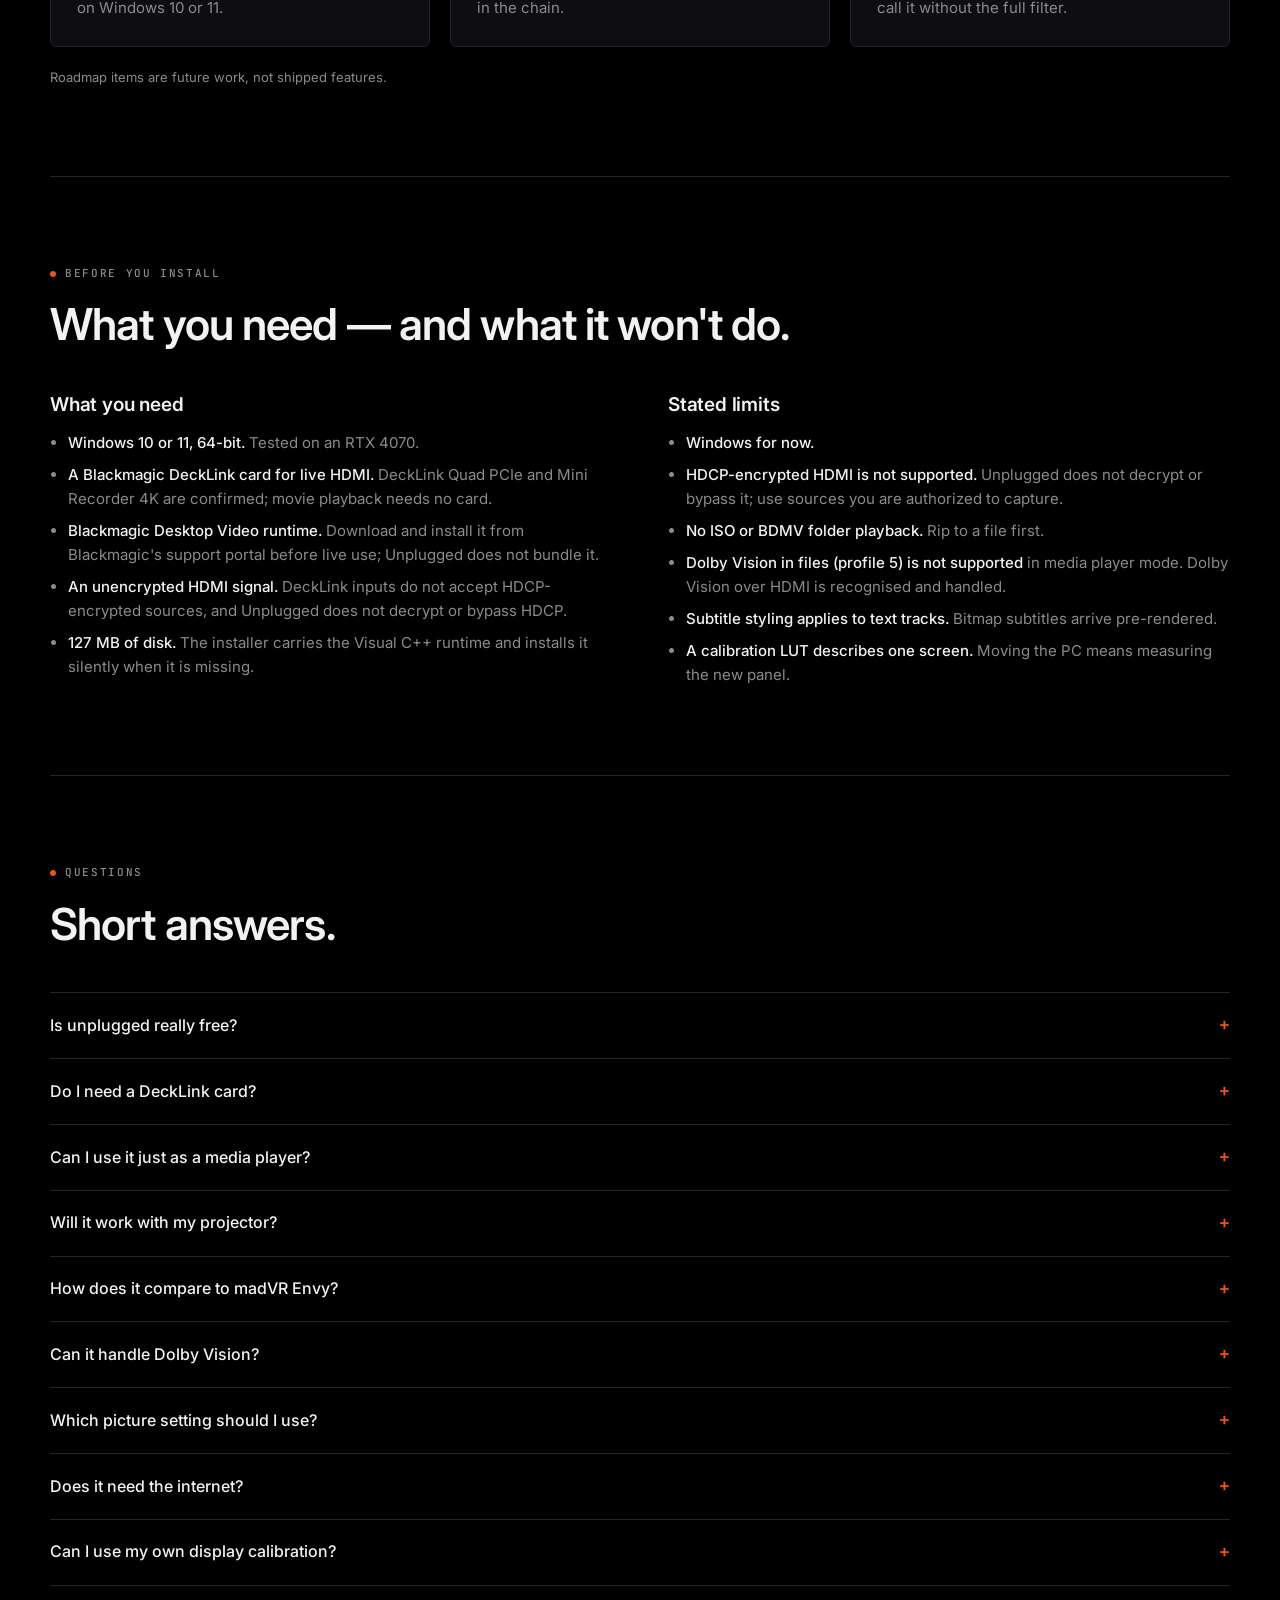
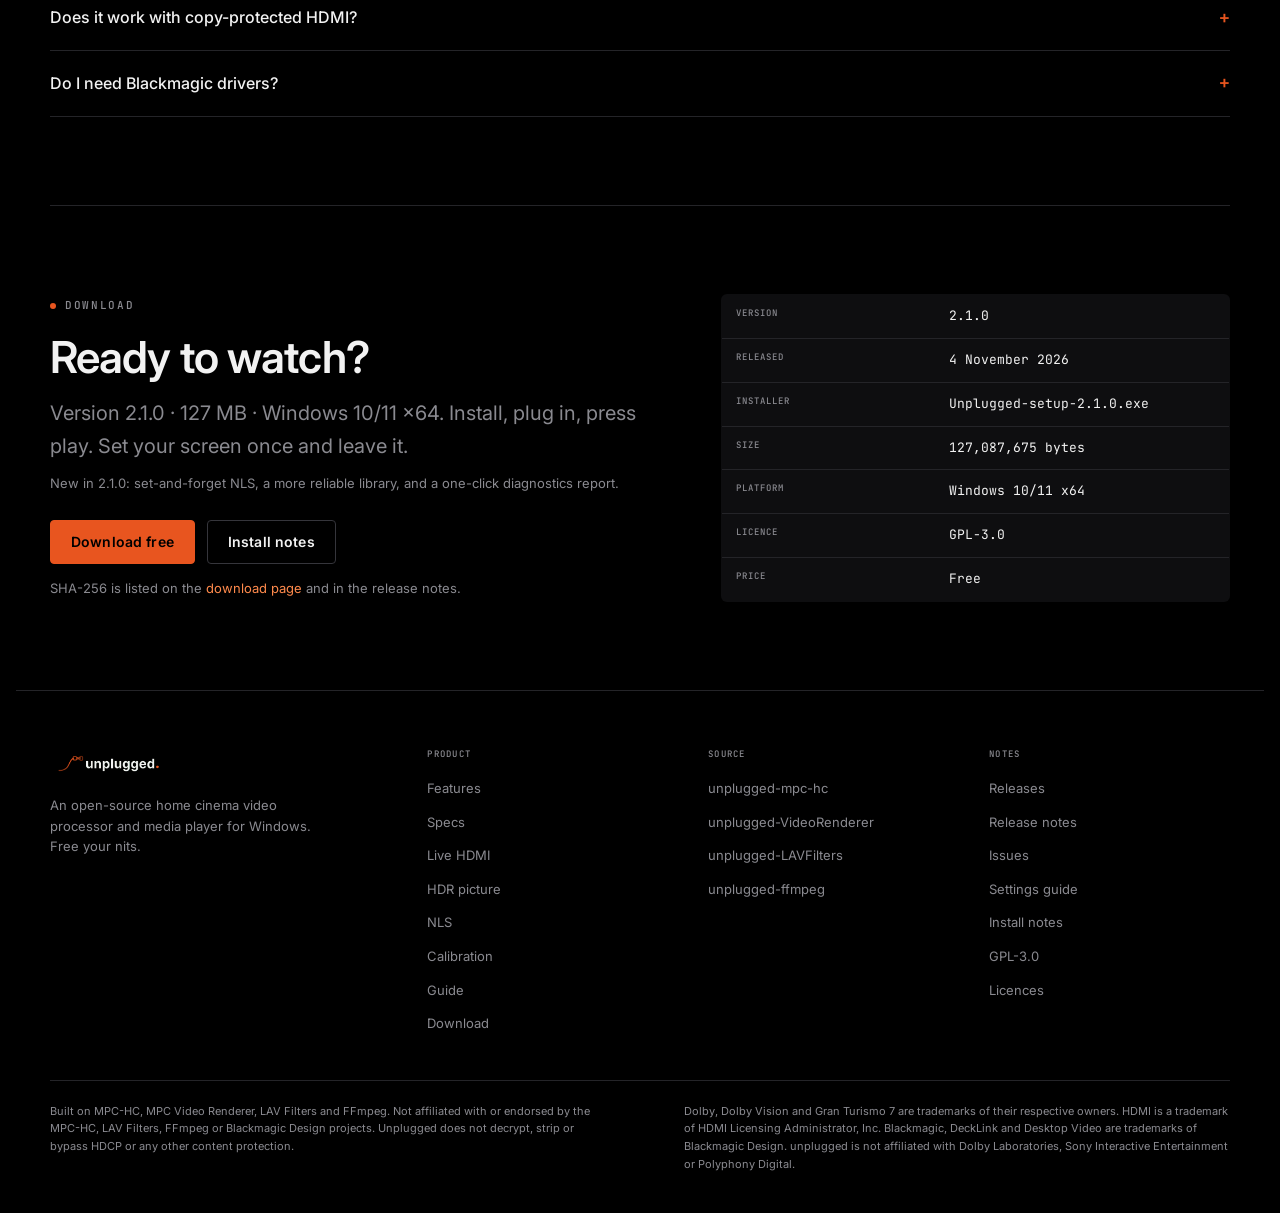
==== commit eee4f7cc: "site: specs page, Zion slider, NLS naming and FAQ fixes" ====
--- a/website/index.html
+++ b/website/index.html
@@ -3,13 +3,15 @@
 <head>
 <meta charset="utf-8">
 <meta name="viewport" content="width=device-width, initial-scale=1, viewport-fit=cover">
-<title>unplugged — open-source HDR tone mapping software for Windows</title>
-<meta name="description" content="Open-source HDR tone mapping software and HDR to SDR converter for Windows. Scene-by-scene ML grade, free video processor for projector and TV, and a madVR alternative.">
+<title>unplugged — real-time open-source HDR tone mapping for Windows</title>
+<meta name="description" content="Real-time open-source HDR tone mapping software and HDR to SDR converter for Windows. Scene-by-scene ML grade, a free video processor and media player, NLS for scope screens, and a madVR alternative.">
+<link rel="canonical" href="https://www.unpluggedvideo.com/">
+<meta property="og:url" content="https://www.unpluggedvideo.com/">
 <meta name="theme-color" content="#000000">
 <meta property="og:type" content="website">
 <meta property="og:site_name" content="unplugged">
-<meta property="og:title" content="unplugged — open-source HDR tone mapping software">
-<meta property="og:description" content="Cinema-grade HDR tone mapping. Open source. Real time. An HDR to SDR converter and free madVR alternative for your HTPC.">
+<meta property="og:title" content="unplugged — real-time open-source HDR tone mapping">
+<meta property="og:description" content="Cinema-grade HDR tone mapping. Open source. Real time. An HDR to SDR converter, media player and free madVR alternative for your HTPC.">
 <link rel="icon" href="assets/brand/png/unplugged-icon-32.png" sizes="32x32">
 <link rel="icon" href="assets/brand/ico/unplugged.ico" sizes="any">
 <link rel="apple-touch-icon" href="assets/brand/png/unplugged-icon-512.png">
@@ -24,7 +26,7 @@
   "name": "unplugged",
   "applicationCategory": "MultimediaApplication",
   "operatingSystem": "Windows 10, Windows 11",
-  "description": "Open-source HDR tone mapping software and a video processor for Windows, with live HDMI capture, ML-driven scene-by-scene grading, wide-screen stretch and display calibration.",
+  "description": "Open-source HDR tone mapping software, video processor and media player for Windows, with live HDMI capture, ML-driven scene-by-scene grading, wide-screen stretch and display calibration.",
   "license": "https://www.gnu.org/licenses/gpl-3.0.html",
   "offers": { "@type": "Offer", "price": "0", "priceCurrency": "USD" },
   "downloadUrl": "https://github.com/spedagadi/unplugged-mpc-hc/releases/download/v2.1.0/Unplugged-setup-2.1.0.exe",
@@ -55,12 +57,7 @@
     {
       "@type": "Question",
       "name": "Will it work with my projector?",
-      "acceptedAnswer": { "@type": "Answer", "text": "Any display that accepts a standard HDMI signal. The normal pipeline outputs BT.709 SDR; set the display target to your measured white, peak and black. HDR passthrough is a debug option, not the default." }
-    },
-    {
-      "@type": "Question",
-      "name": "Is the picture actually better than madVR?",
-      "acceptedAnswer": { "@type": "Answer", "text": "It depends on the source, display and tuning, so we do not claim a universal win. The difference is the mechanism: Zion predicts a colorist-style correction per scene from 88 features, while a traditional processor applies a fixed curve. Use the passthrough toggles and judge on your own content." }
+      "acceptedAnswer": { "@type": "Answer", "text": "Any display that accepts a standard HDMI signal. Unplugged tone-maps to SDR and lets you set the output gamut to BT.709 or BT.2020 to match the display. Set the display target to your measured white, peak and black. HDR passthrough is a debug option, not the default." }
     },
     {
       "@type": "Question",
@@ -70,7 +67,7 @@
     {
       "@type": "Question",
       "name": "Can it handle Dolby Vision?",
-      "acceptedAnswer": { "@type": "Answer", "text": "Dolby Vision over HDMI is recognised as its own case rather than falling back to SDR, and its scene-by-scene metadata feeds the tone curve. Dolby Vision in files (profile 5) is not supported in media player mode." }
+      "acceptedAnswer": { "@type": "Answer", "text": "Dolby Vision over HDMI is recognised as its own case rather than falling back to SDR. When the source is Dolby Vision, Unplugged applies the Zion ML grade. Dolby Vision in files (profile 5) is not supported in media player mode." }
     },
     {
       "@type": "Question",
@@ -80,17 +77,12 @@
     {
       "@type": "Question",
       "name": "Does it need the internet?",
-      "acceptedAnswer": { "@type": "Answer", "text": "No. The picture pipeline is local. Once a day the app can ask GitHub whether a newer release exists and show a card if one does. It notifies only, and the check can be turned off." }
+      "acceptedAnswer": { "@type": "Answer", "text": "Yes, if you want poster art for your library. The picture pipeline is local, so playback, tone mapping and grading work offline. Poster art and ratings are fetched online, and the daily update check is optional and notify-only." }
     },
     {
       "@type": "Question",
       "name": "Does it work with copy-protected HDMI?",
       "acceptedAnswer": { "@type": "Answer", "text": "No. Unplugged does not decrypt, strip or bypass HDCP or any other content protection. DeckLink inputs accept unencrypted HDMI only. Commercial disc and streaming content is typically protected and is not supported." }
-    },
-    {
-      "@type": "Question",
-      "name": "Is unplugged a DRM circumvention tool?",
-      "acceptedAnswer": { "@type": "Answer", "text": "No. It does not decrypt, strip or bypass HDCP or any other content protection, and it includes no keys or bypass features. It works only with unencrypted signals the source already provides, and only with content you are authorized to access." }
     },
     {
       "@type": "Question",
@@ -117,9 +109,10 @@
     <nav id="primary-nav" aria-label="Primary">
       <ul class="nav-links">
         <li><a href="index.html#features">Features</a></li>
+        <li><a href="specs.html">Specs</a></li>
         <li><a href="decklink-capture.html">Live HDMI</a></li>
         <li><a href="hdr-tone-mapping.html">HDR picture</a></li>
-        <li><a href="non-linear-stretch.html">Scope screens</a></li>
+        <li><a href="non-linear-stretch.html">NLS</a></li>
         <li><a href="calibration.html">Calibration</a></li>
         <li><a href="guide.html">Guide</a></li>
       </ul>
@@ -138,7 +131,7 @@
 
   <section class="hero wrap">
     <div class="hero-copy">
-      <p class="eyebrow"><span class="dot"></span> Free · Open source · Home cinema video processor</p>
+      <p class="eyebrow"><span class="dot"></span> Free · Open source · Real-time video processor · Media player</p>
       <h1>Cinema-grade HDR tone mapping. <br>Open source. Real time.</h1>
       <p class="lede">Unplugged bridges the gap — scene-by-scene tone mapping, three ML models, and a picture you can actually tune. Free, open source, runs on your HTPC.</p>
       <div class="actions">
@@ -156,7 +149,7 @@
   <figure class="hero-shot wrap">
     <picture>
       <source type="image/webp" srcset="assets/screenshots/hero-960.webp 960w, assets/screenshots/hero-1440.webp 1440w, assets/screenshots/hero-1920.webp 1920w" sizes="(max-width: 1180px) 100vw, 1180px">
-      <img src="assets/screenshots/hero-1920.webp" alt="Unplugged 2.1.0 media player showing a 4K HDR movie library with HDR10 and Dolby Vision metadata, poster rows and playback controls." width="1920" height="1080" fetchpriority="high" decoding="async">
+      <img src="assets/screenshots/hero-1920.webp" alt="Unplugged 2.1.0 media player showing a 4K HDR movie library with HDR10 and Dolby Vision titles, poster rows and playback controls." width="1920" height="1080" fetchpriority="high" decoding="async">
     </picture>
     <figcaption><span>Unplugged 2.1.0</span><span>Media Player · real screenshot</span></figcaption>
   </figure>
@@ -432,6 +425,18 @@
         <figcaption>Shadow, mid-tone and highlight are judged together, every frame, then the curve maps them to your display.</figcaption>
       </figure>
     </div>
+
+    <figure class="ba" data-ba>
+      <div class="ba-frame">
+        <img class="ba-img" src="assets/screenshots/zion-on.webp" alt="The same frame with the Zion Grade on." width="1920" height="1080" loading="lazy" decoding="async">
+        <img class="ba-img ba-off" src="assets/screenshots/zion-off.webp" alt="The same frame with the Zion Grade off." width="1920" height="1080" loading="lazy" decoding="async">
+        <span class="ba-label ba-label-off">Zion off</span>
+        <span class="ba-label ba-label-on">Zion on</span>
+        <input class="ba-range" type="range" min="0" max="100" value="50" step="1" aria-label="Compare the Zion Grade off and on">
+        <span class="ba-handle" aria-hidden="true"></span>
+      </div>
+      <figcaption>Drag to compare the same frame with the Zion Grade off and on. Real captures from Unplugged 2.1.0.</figcaption>
+    </figure>
   </section>
 
   <section class="section wrap">
@@ -472,9 +477,9 @@
   <section class="section wrap">
     <div class="split">
       <div class="split-copy">
-        <p class="eyebrow"><span class="dot"></span> Scope screens and projectors</p>
-        <h2>No black bars. No cropped picture.</h2>
-        <p class="lede">A 2.39:1 film on your 16:9 screen wastes 25% of the picture area on black. Crop alone loses the edges. Stretch alone distorts faces. Unplugged splits the correction across both axes — the same dual-axis approach found in high-end video processors.</p>
+        <p class="eyebrow"><span class="dot"></span> NLS · Scope screens and projectors</p>
+        <h2>NLS: no black bars. No cropped picture.</h2>
+        <p class="lede">NLS (non-linear stretch) fills a 2.39:1 film on your 16:9 screen without cropping. Crop alone loses the edges. Stretch alone distorts faces. Unplugged splits the correction across both axes — the same dual-axis approach found in high-end video processors.</p>
         <ul class="list-block" style="padding-left: 18px; color: var(--muted); font-size: 15px;">
           <li style="margin-bottom: 8px;"><strong style="color: var(--text); font-weight: 500;">Choose how much to fill.</strong> 0–100% of the bars gone. Half the bars costs half the distortion.</li>
           <li style="margin-bottom: 8px;"><strong style="color: var(--text); font-weight: 500;">Share the stretch.</strong> Horizontal, vertical or split. At 50/50, a 24% correction becomes about 12% each way.</li>
@@ -482,7 +487,7 @@
           <li><strong style="color: var(--text); font-weight: 500;">See the cost.</strong> The Warp/Crop readout shows what the current settings are doing. <strong style="color: var(--text); font-weight: 500;">N</strong> toggles it for an A/B.</li>
         </ul>
         <div class="actions" style="margin-top: 24px;">
-          <a class="btn ghost" href="non-linear-stretch.html">More about wide screens →</a>
+          <a class="btn ghost" href="non-linear-stretch.html">More about NLS →</a>
         </div>
       </div>
 
@@ -562,7 +567,7 @@
     <div class="section-head">
       <p class="eyebrow"><span class="dot"></span> Built in public</p>
       <h2>The proof is in the repository.</h2>
-      <p class="lede">Unplugged is new, so there is no decade of awards to show. There is source code, a release history and a reference rig you can inspect.</p>
+      <p class="lede">Every release, model file and fix is in the repository. The same source runs on the reference rig, so you can see exactly what produced the picture.</p>
     </div>
 
     <div class="proof-grid">
@@ -628,7 +633,6 @@
           <li><strong>No ISO or BDMV folder playback.</strong> Rip to a file first.</li>
           <li><strong>Dolby Vision in files (profile 5) is not supported</strong> in media player mode. Dolby Vision over HDMI is recognised and handled.</li>
           <li><strong>Subtitle styling applies to text tracks.</strong> Bitmap subtitles arrive pre-rendered.</li>
-          <li><strong>Very strong stretch can soften small text.</strong> Lower the strength or raise centre protection.</li>
           <li><strong>A calibration LUT describes one screen.</strong> Moving the PC means measuring the new panel.</li>
         </ul>
       </div>
@@ -656,11 +660,7 @@
       </details>
       <details>
         <summary>Will it work with my projector?</summary>
-        <p>Any display that accepts a standard HDMI signal. The normal pipeline outputs BT.709 SDR — set the display target to your measured white, peak and black. HDR passthrough is a debug option, not the default.</p>
-      </details>
-      <details>
-        <summary>Is the picture actually better than madVR?</summary>
-        <p>It depends on the source, display and tuning, so we do not claim a universal win. The difference is the mechanism: Zion predicts a colorist-style correction per scene from 88 features, while a traditional processor applies a fixed curve. Use the passthrough toggles and judge on your own content; the AVS Forum quote above is one user's comparison.</p>
+        <p>Any display that accepts a standard HDMI signal. Unplugged tone-maps to SDR and lets you set the output gamut to BT.709 or BT.2020 to match the display. Set the display target to your measured white, peak and black. HDR passthrough is a debug option, not the default.</p>
       </details>
       <details>
         <summary>How does it compare to madVR Envy?</summary>
@@ -668,7 +668,7 @@
       </details>
       <details>
         <summary>Can it handle Dolby Vision?</summary>
-        <p>Dolby Vision over HDMI is recognised as its own case rather than falling back to SDR, and its scene-by-scene metadata feeds the tone curve. Dolby Vision in files (profile 5) is not supported in media player mode.</p>
+        <p>Dolby Vision over HDMI is recognised as its own case rather than falling back to SDR. When the source is Dolby Vision, Unplugged applies the Zion ML grade. Dolby Vision in files (profile 5) is not supported in media player mode.</p>
       </details>
       <details>
         <summary>Which picture setting should I use?</summary>
@@ -676,7 +676,7 @@
       </details>
       <details>
         <summary>Does it need the internet?</summary>
-        <p>No. The picture pipeline is local. Once a day the app can ask GitHub whether a newer release exists and show a card if one does. It notifies only, and the check can be turned off in System → App.</p>
+        <p>Yes, if you want poster art for your library. The picture pipeline is local, so playback, tone mapping and grading work offline. Poster art and ratings are fetched online, and the daily update check is optional and notify-only.</p>
       </details>
       <details>
         <summary>Can I use my own display calibration?</summary>
@@ -685,10 +685,6 @@
       <details>
         <summary>Does it work with copy-protected HDMI?</summary>
         <p>No. Unplugged does not decrypt, strip or bypass HDCP or any other content protection. DeckLink inputs accept unencrypted HDMI only. Commercial disc and streaming content is typically protected and is not supported.</p>
-      </details>
-      <details>
-        <summary>Is unplugged a DRM circumvention tool?</summary>
-        <p>No. It does not decrypt, strip or bypass HDCP or any other content protection, and it includes no keys or bypass features. It works only with unencrypted signals the source already provides, and only with content you are authorized to access. See <a href="content-protection.html">content protection</a>.</p>
       </details>
       <details>
         <summary>Do I need Blackmagic drivers?</summary>
@@ -736,9 +732,10 @@
         <h4>Product</h4>
         <ul>
           <li><a href="index.html#features">Features</a></li>
+        <li><a href="specs.html">Specs</a></li>
           <li><a href="decklink-capture.html">Live HDMI</a></li>
           <li><a href="hdr-tone-mapping.html">HDR picture</a></li>
-          <li><a href="non-linear-stretch.html">Scope screens</a></li>
+          <li><a href="non-linear-stretch.html">NLS</a></li>
           <li><a href="calibration.html">Calibration</a></li>
         <li><a href="guide.html">Guide</a></li>
           <li><a href="download.html">Download</a></li>
--- a/website/styles.css
+++ b/website/styles.css
@@ -376,6 +376,8 @@
 
 .section { padding-block: 88px; border-bottom: 1px solid var(--border); }
 .section:last-of-type { border-bottom: 0; }
+.specs-body { padding-top: 32px; }
+.specs-body .prose > h2:first-child { margin-top: 0; }
 .section-head { max-width: 760px; margin-bottom: 44px; }
 .section-head .lede { margin-top: 18px; }
 
@@ -490,6 +492,89 @@
   letter-spacing: 0.06em;
   color: var(--muted);
   line-height: 1.6;
+}
+
+/* before/after comparison slider */
+
+.ba { margin: 36px 0 0; }
+.ba-frame {
+  position: relative;
+  aspect-ratio: 16 / 9;
+  overflow: hidden;
+  border: 1px solid var(--border);
+  border-radius: var(--r);
+  background: #000;
+  touch-action: pan-y;
+}
+.ba-img {
+  position: absolute;
+  inset: 0;
+  display: block;
+  width: 100%;
+  height: 100%;
+  object-fit: cover;
+}
+.ba-off { clip-path: inset(0 calc(100% - var(--ba-pos, 50%)) 0 0); }
+.ba-range {
+  position: absolute;
+  inset: 0;
+  z-index: 3;
+  width: 100%;
+  height: 100%;
+  margin: 0;
+  opacity: 0;
+  cursor: ew-resize;
+}
+.ba-range:focus-visible ~ .ba-handle::after {
+  box-shadow: 0 0 0 3px var(--accent-bright);
+}
+.ba-handle {
+  position: absolute;
+  top: 0;
+  bottom: 0;
+  left: var(--ba-pos, 50%);
+  z-index: 2;
+  width: 2px;
+  background: var(--accent-bright);
+  transform: translateX(-1px);
+  pointer-events: none;
+}
+.ba-handle::after {
+  content: "";
+  position: absolute;
+  top: 50%;
+  left: 50%;
+  width: 30px;
+  height: 30px;
+  border: 2px solid #000;
+  border-radius: 50%;
+  background: var(--accent);
+  box-shadow: 0 0 0 2px var(--accent-bright);
+  transform: translate(-50%, -50%);
+}
+.ba-label {
+  position: absolute;
+  top: 12px;
+  z-index: 4;
+  padding: 4px 8px;
+  border: 1px solid var(--border-2);
+  border-radius: 3px;
+  background: rgba(0, 0, 0, 0.65);
+  color: var(--text);
+  font-family: var(--mono);
+  font-size: 9px;
+  letter-spacing: 0.1em;
+  text-transform: uppercase;
+  pointer-events: none;
+}
+.ba-label-off { left: 12px; }
+.ba-label-on { right: 12px; }
+.ba figcaption {
+  margin-top: 10px;
+  font-family: var(--mono);
+  font-size: 10px;
+  letter-spacing: 0.06em;
+  color: var(--muted);
 }
 
 /* repo list */
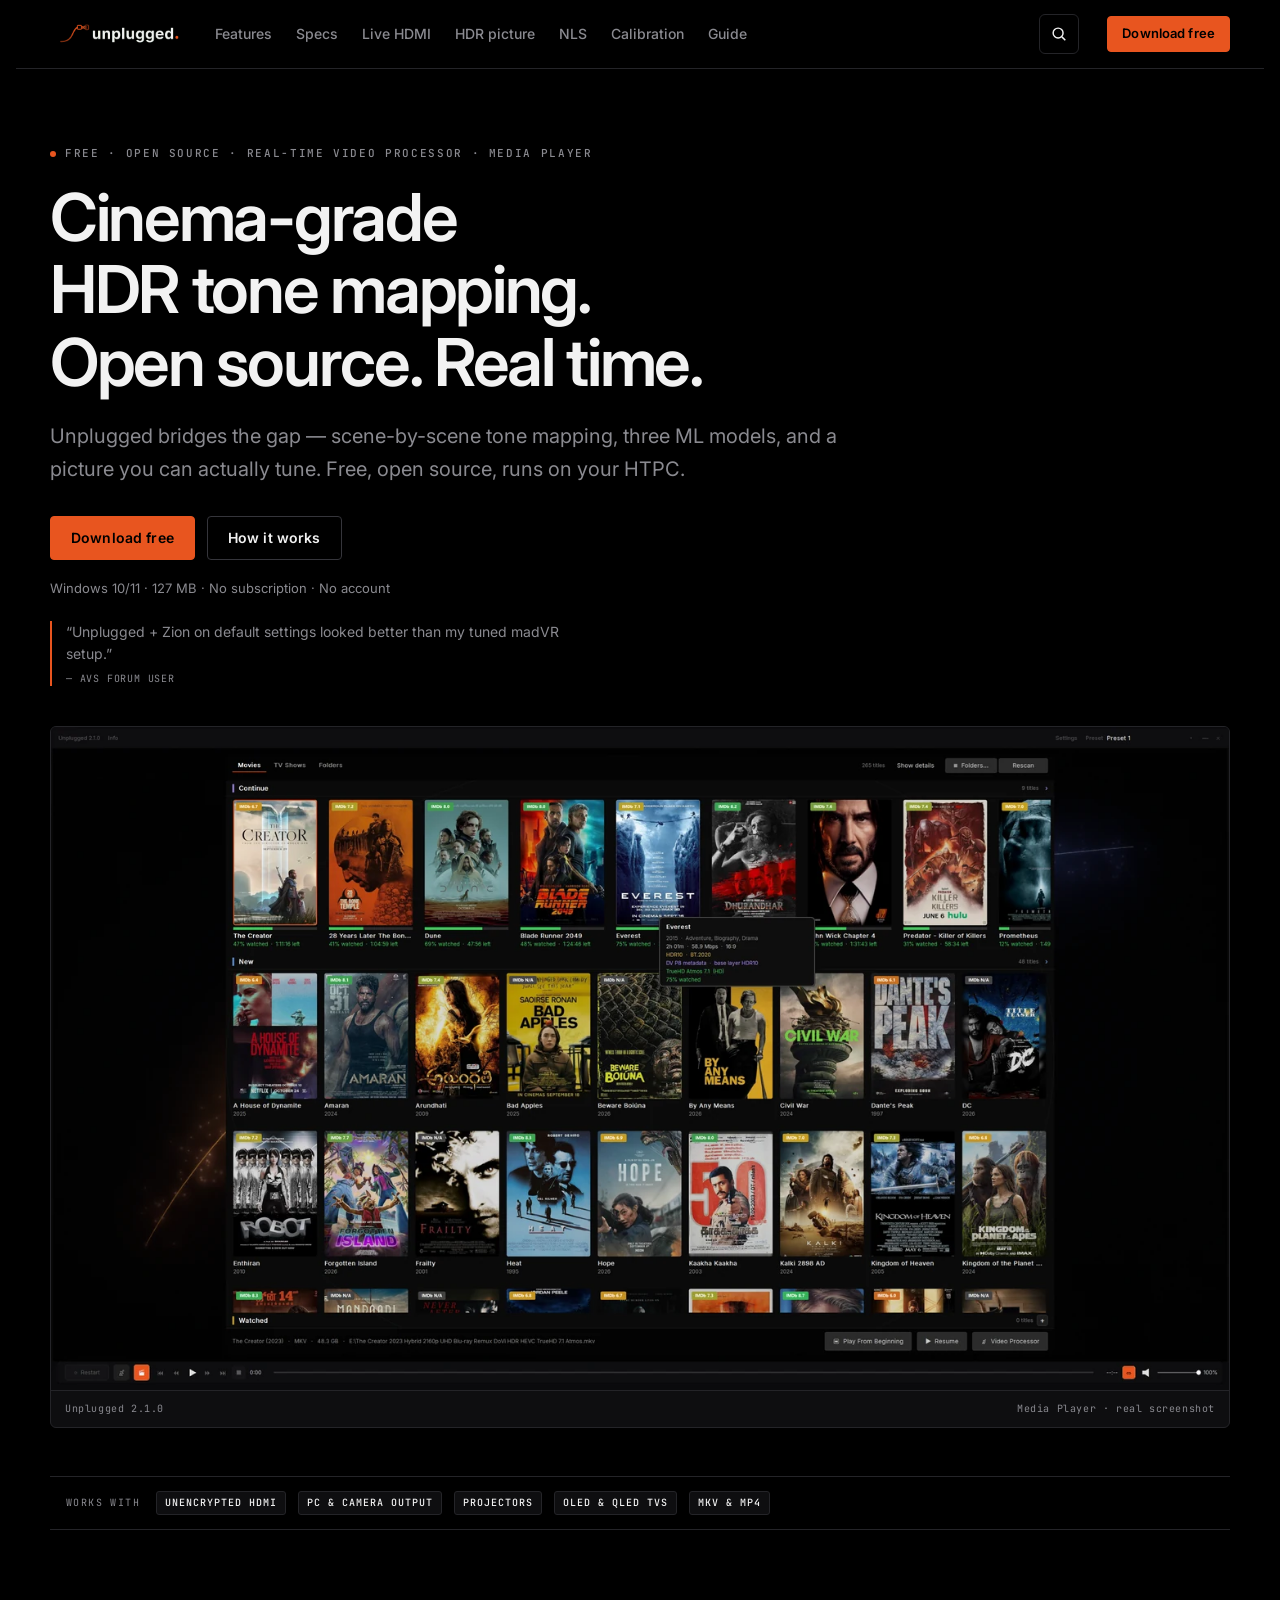
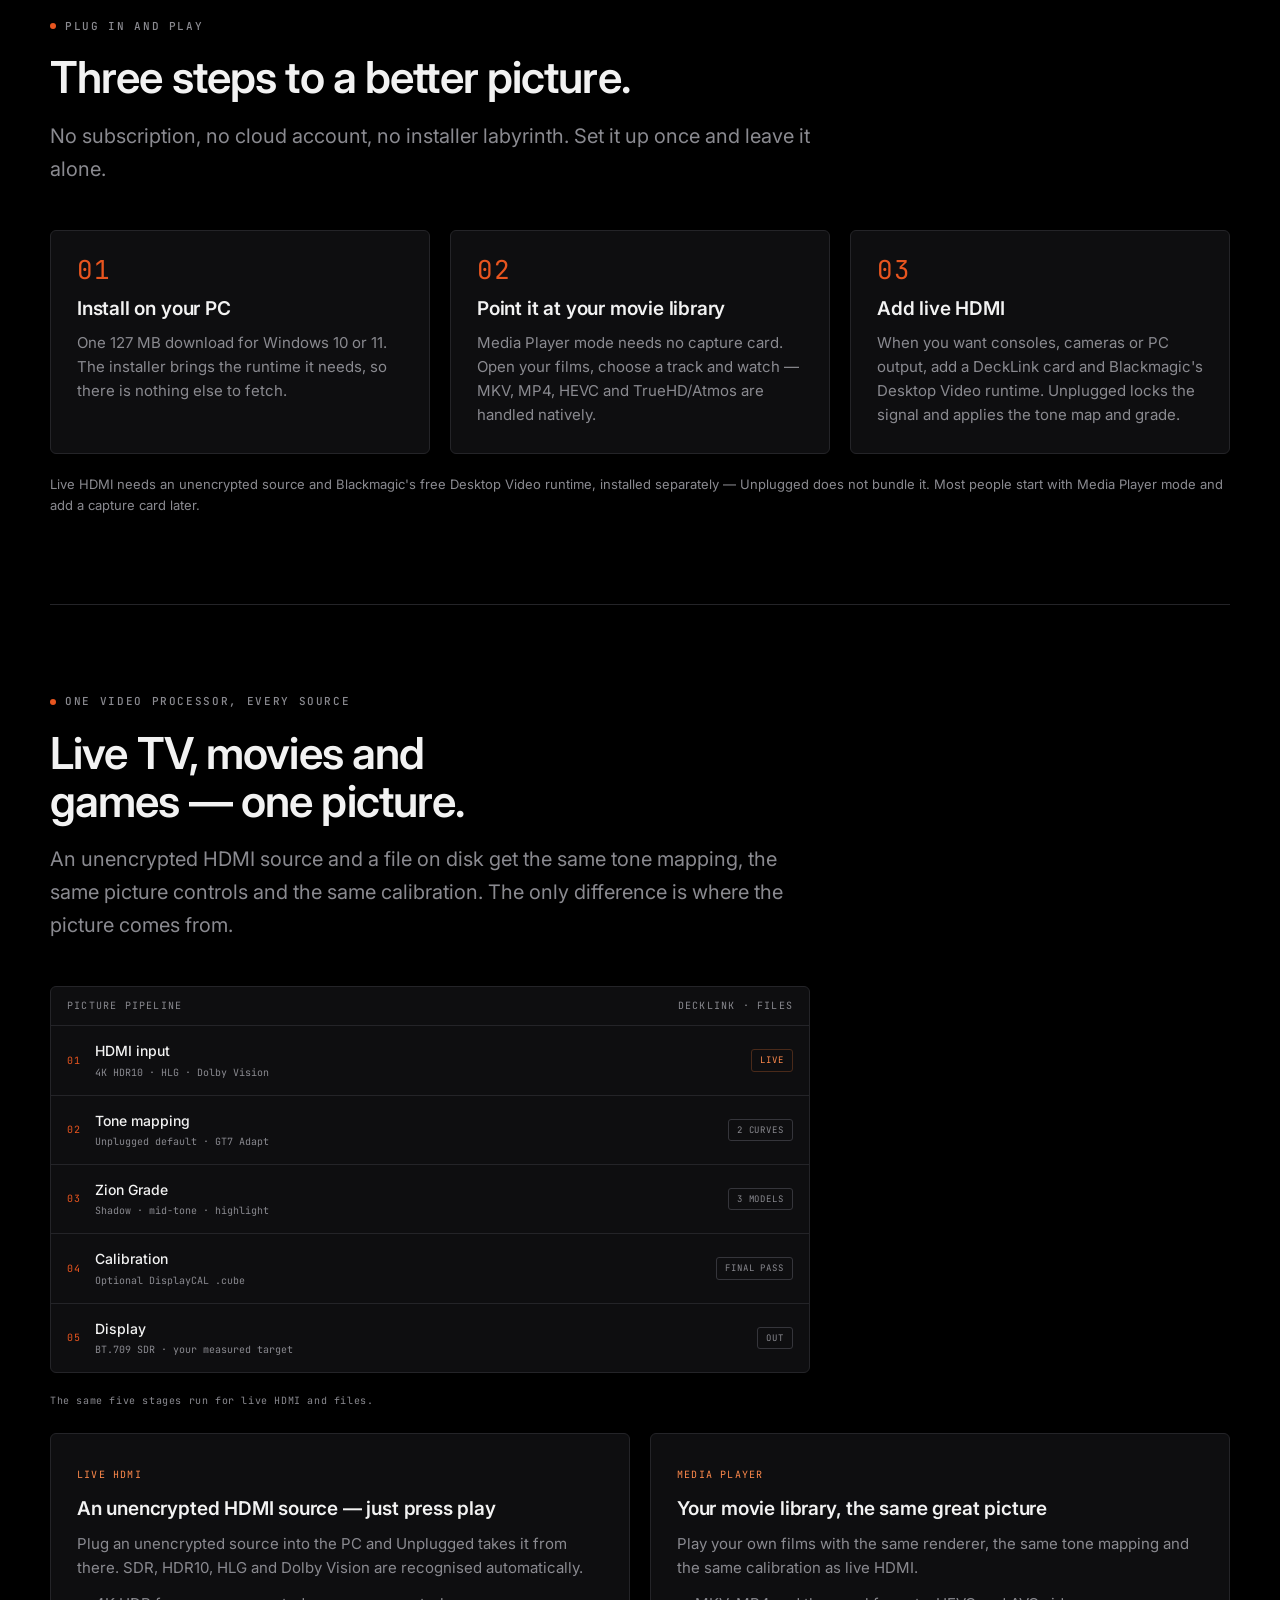
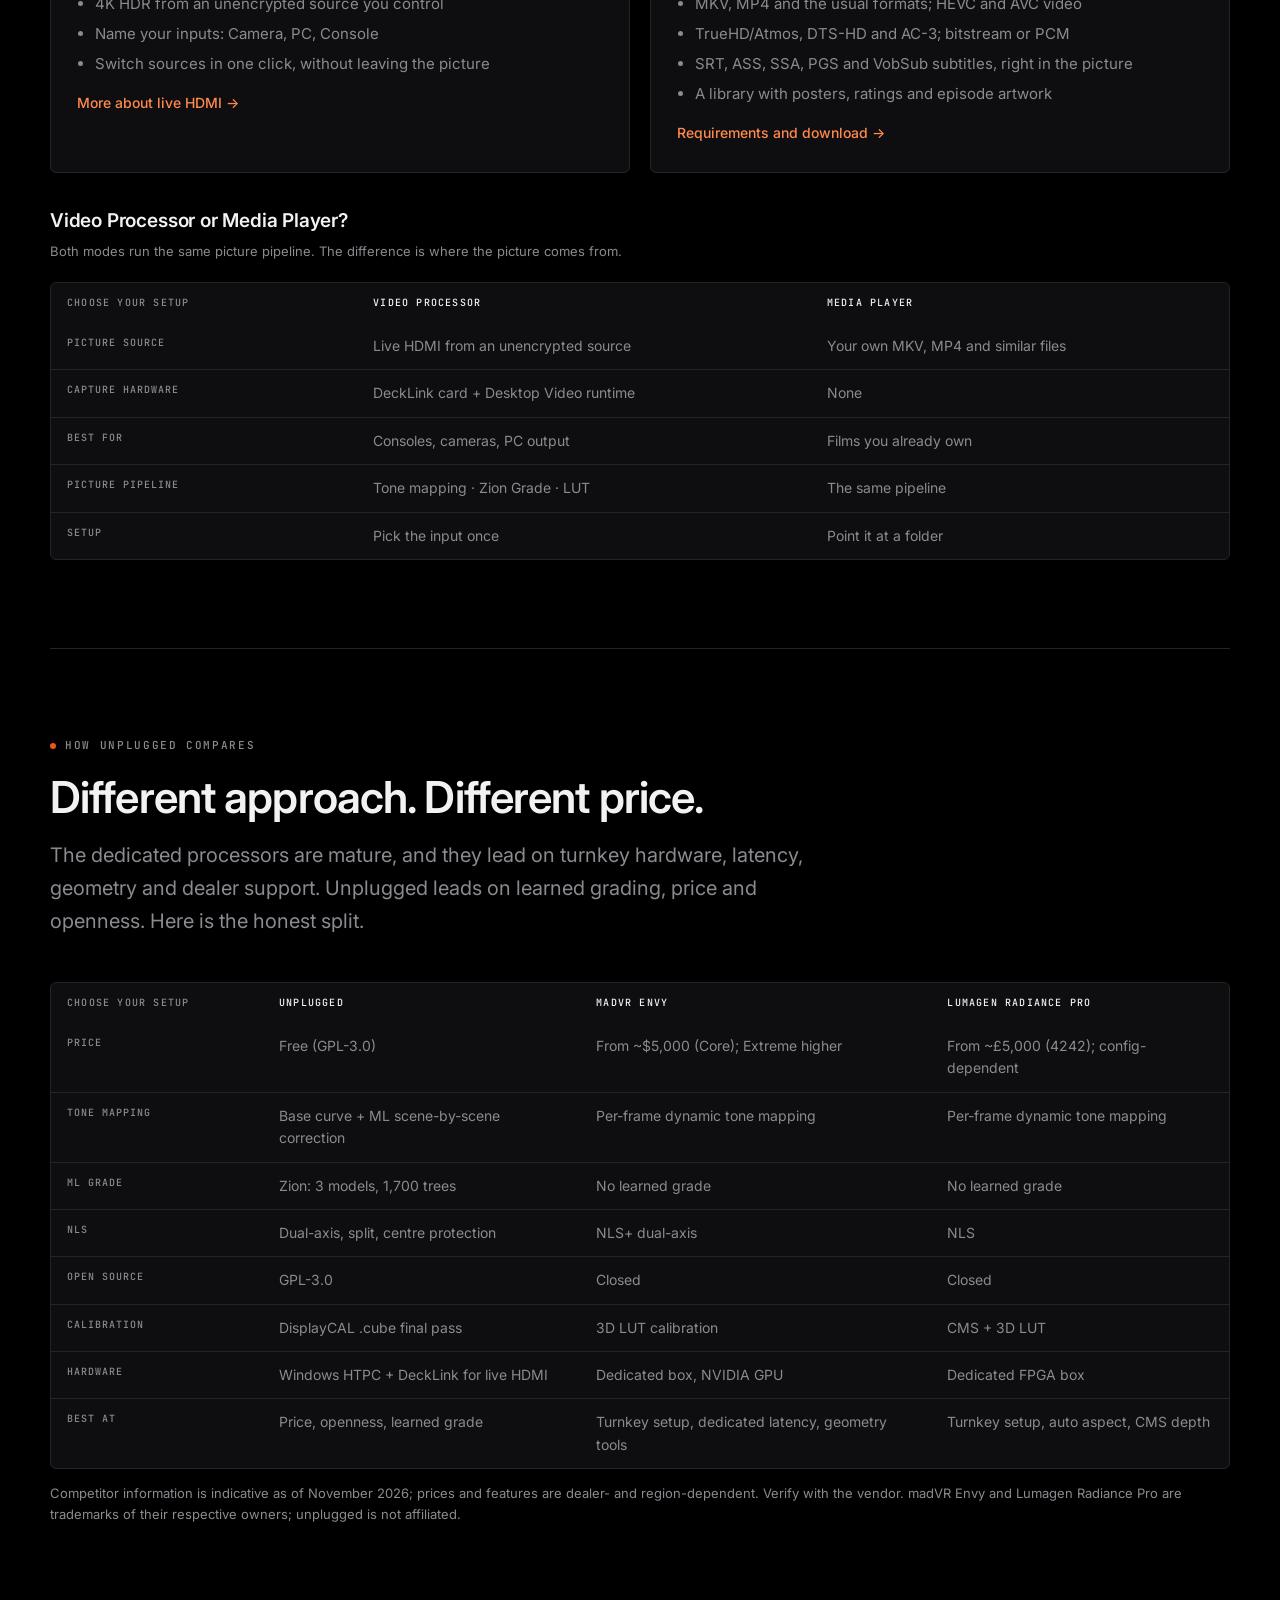
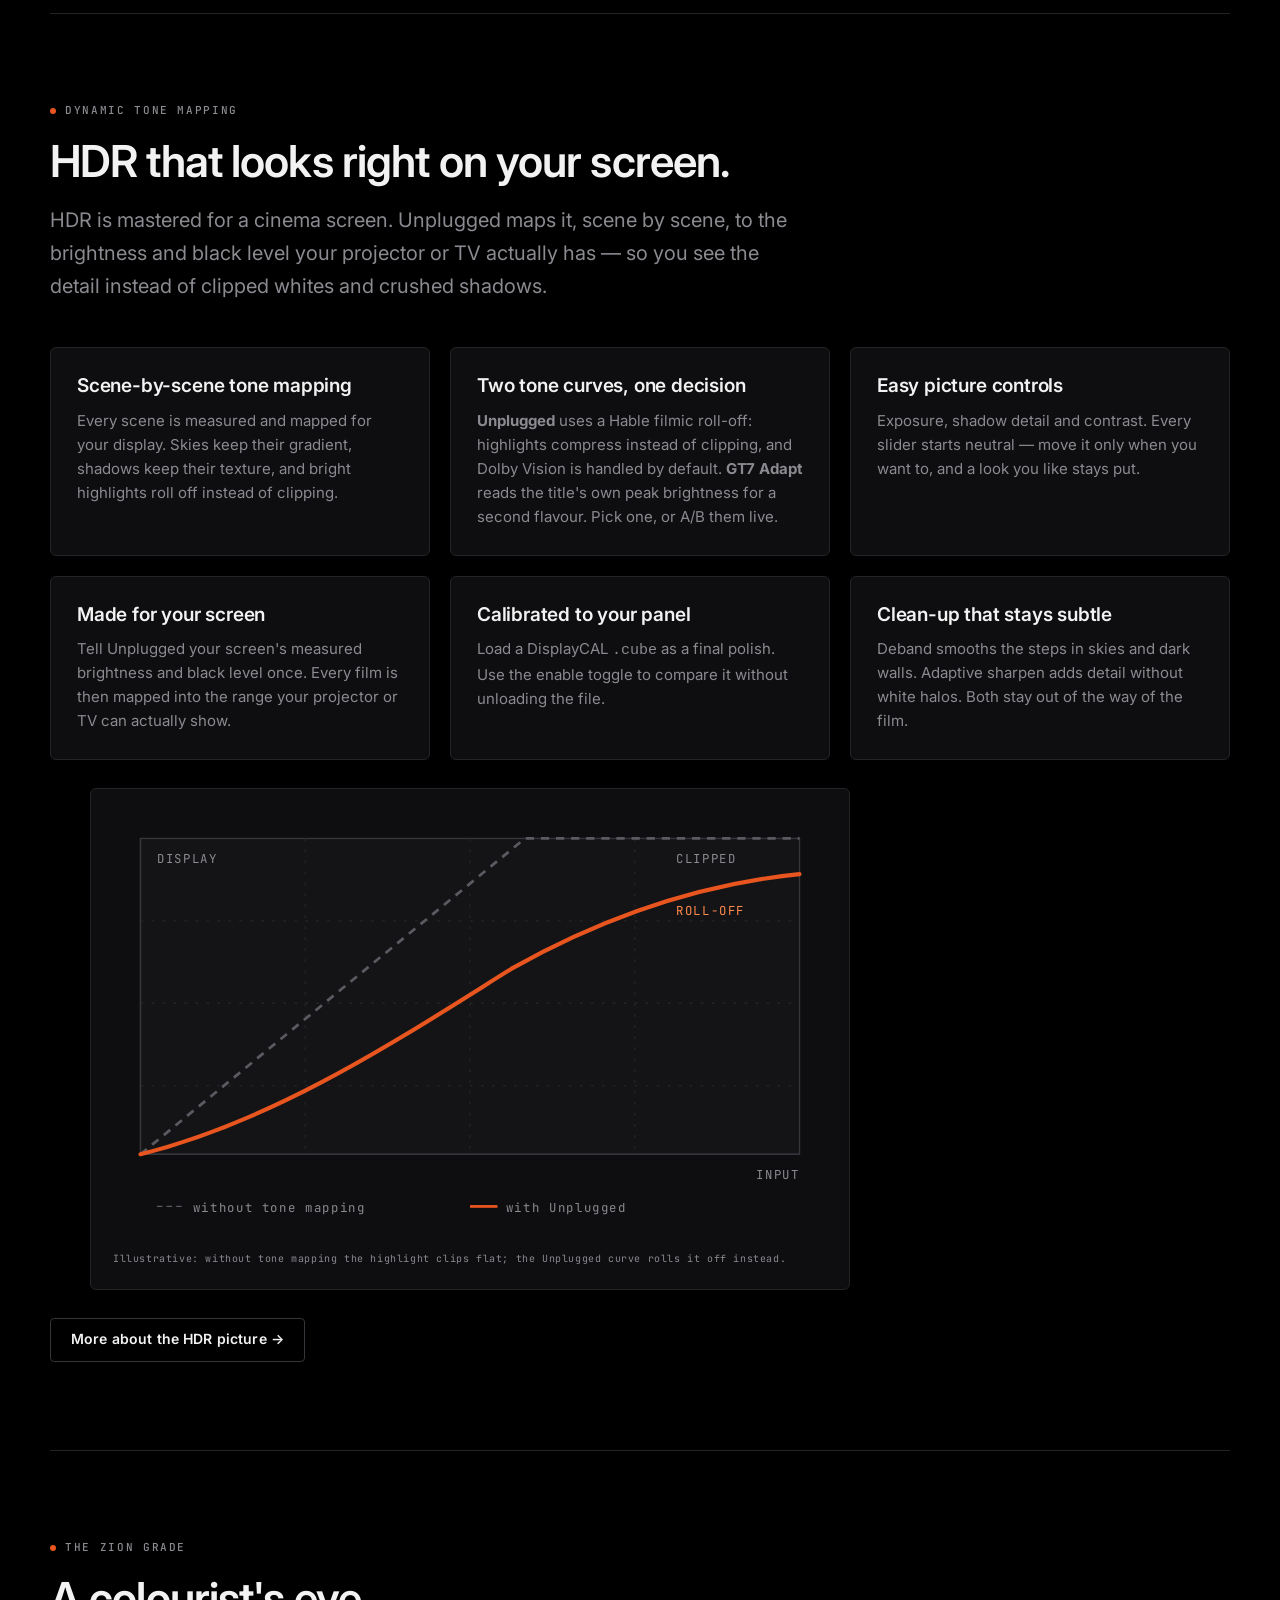
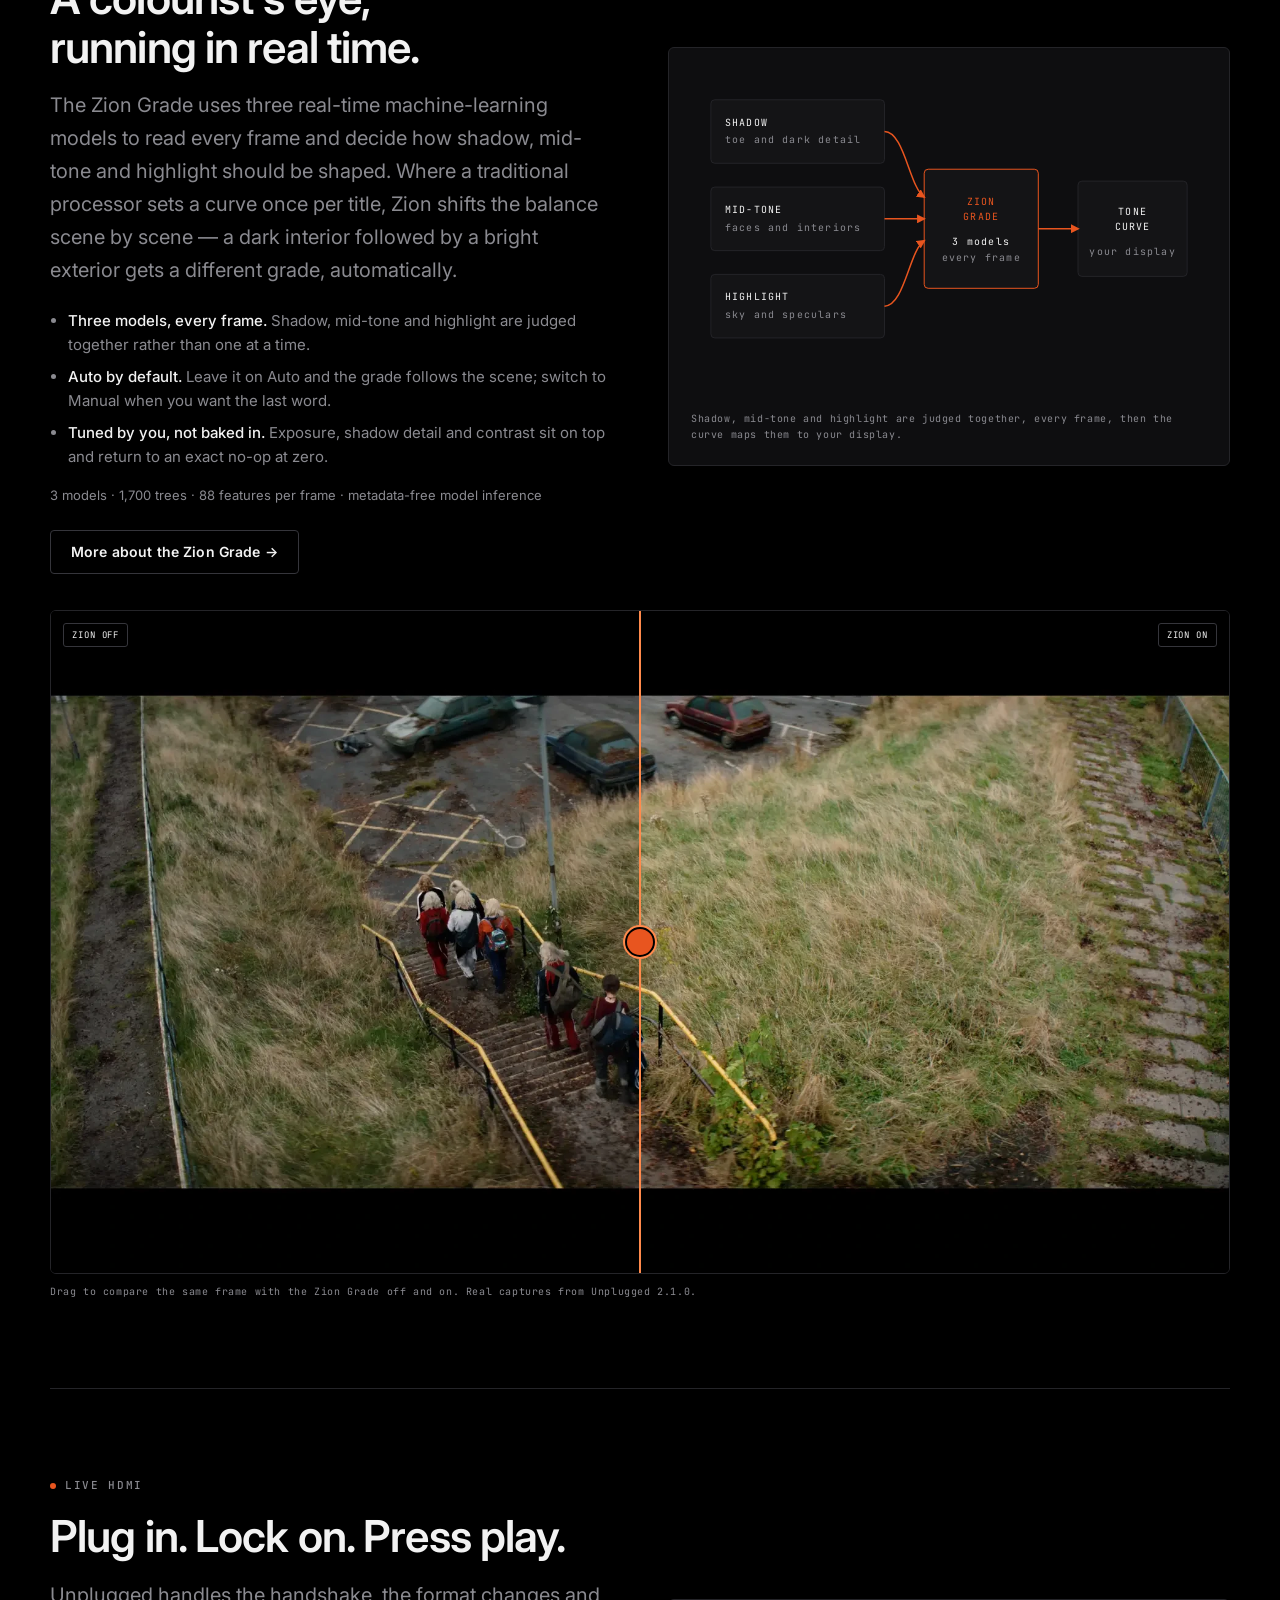
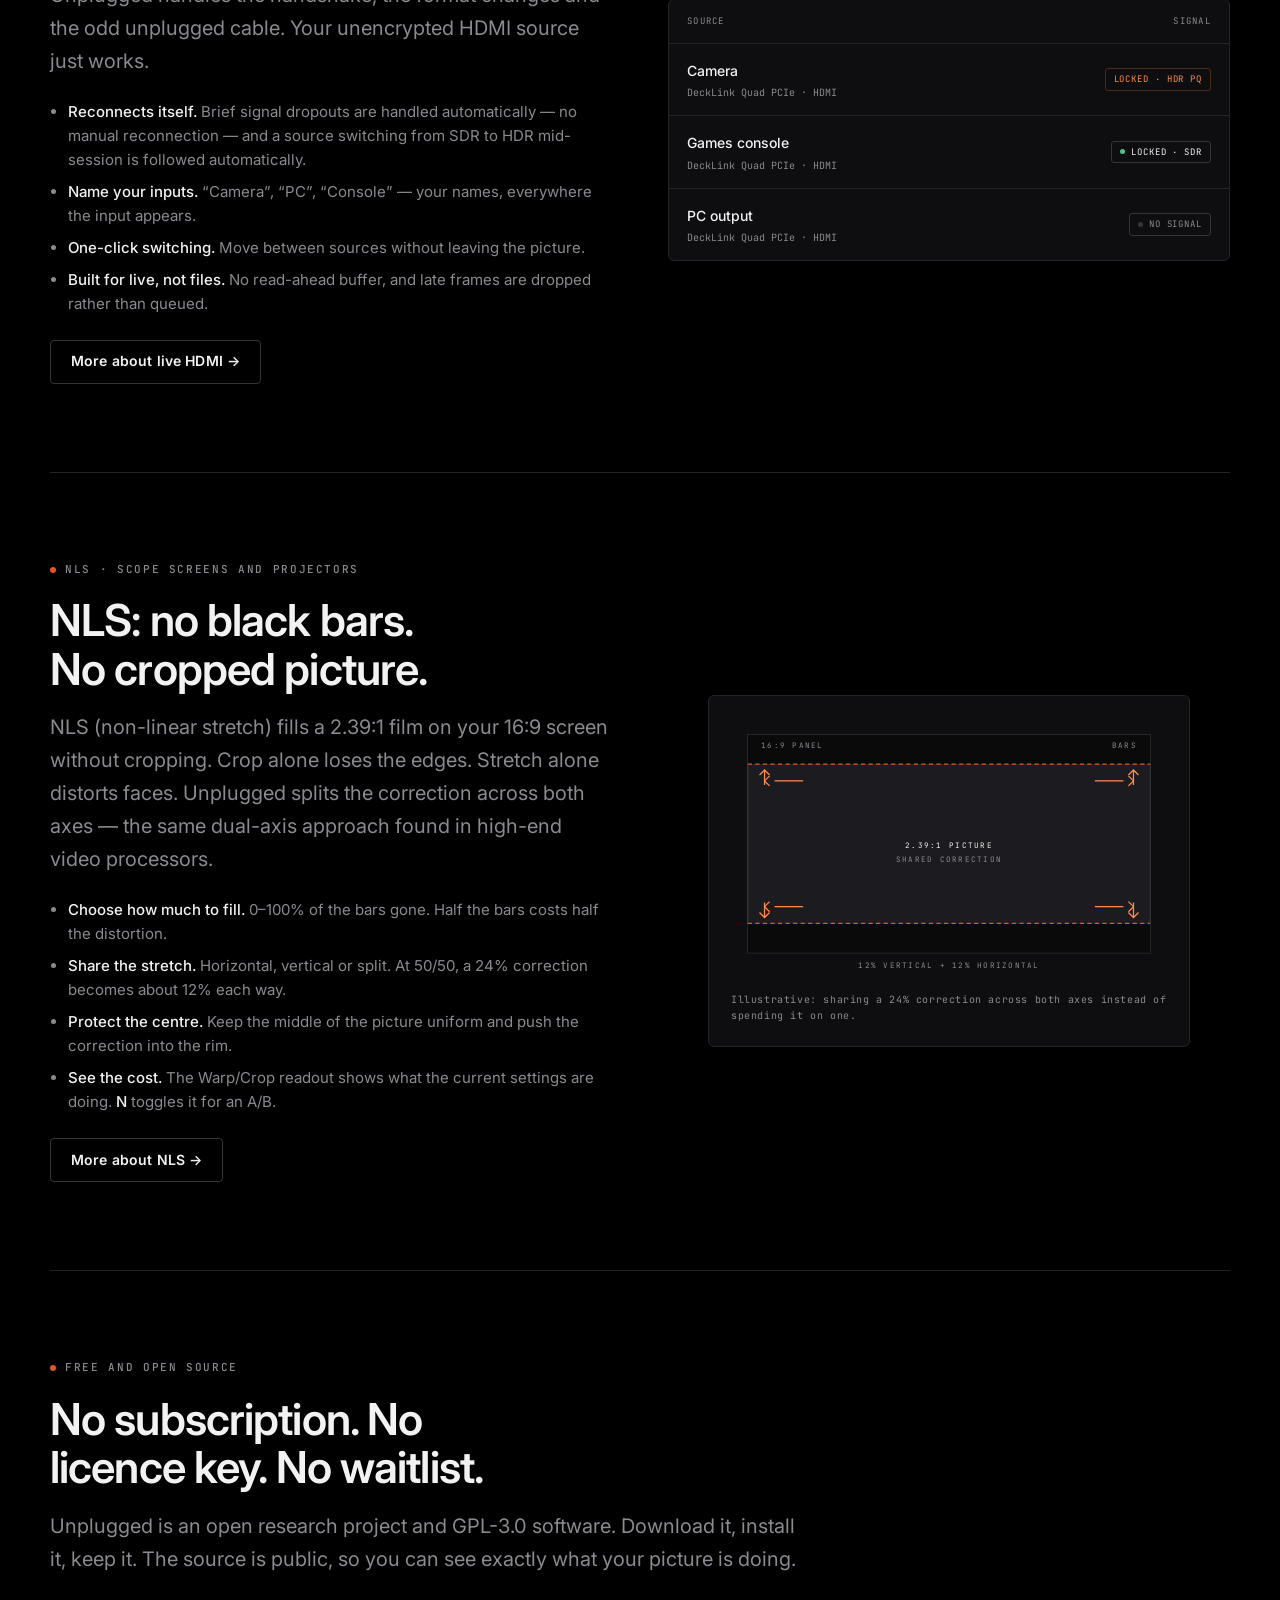
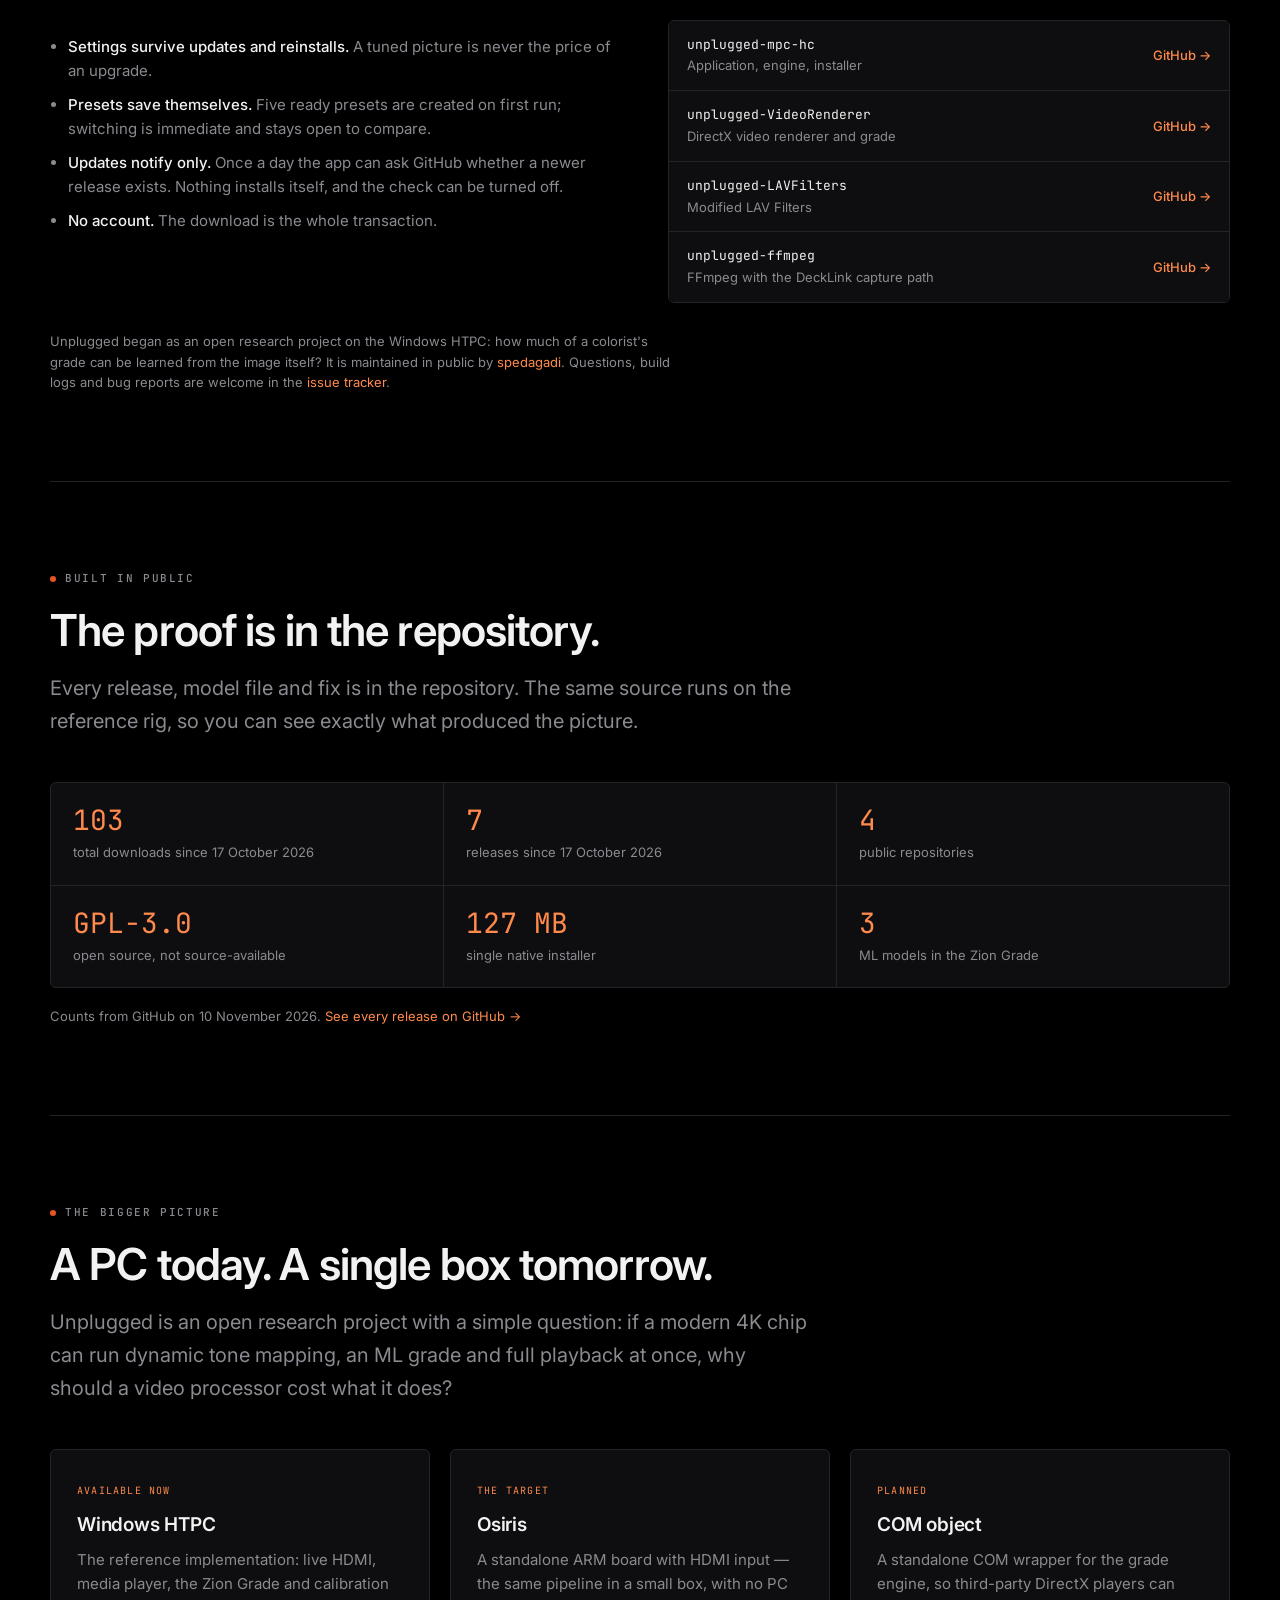
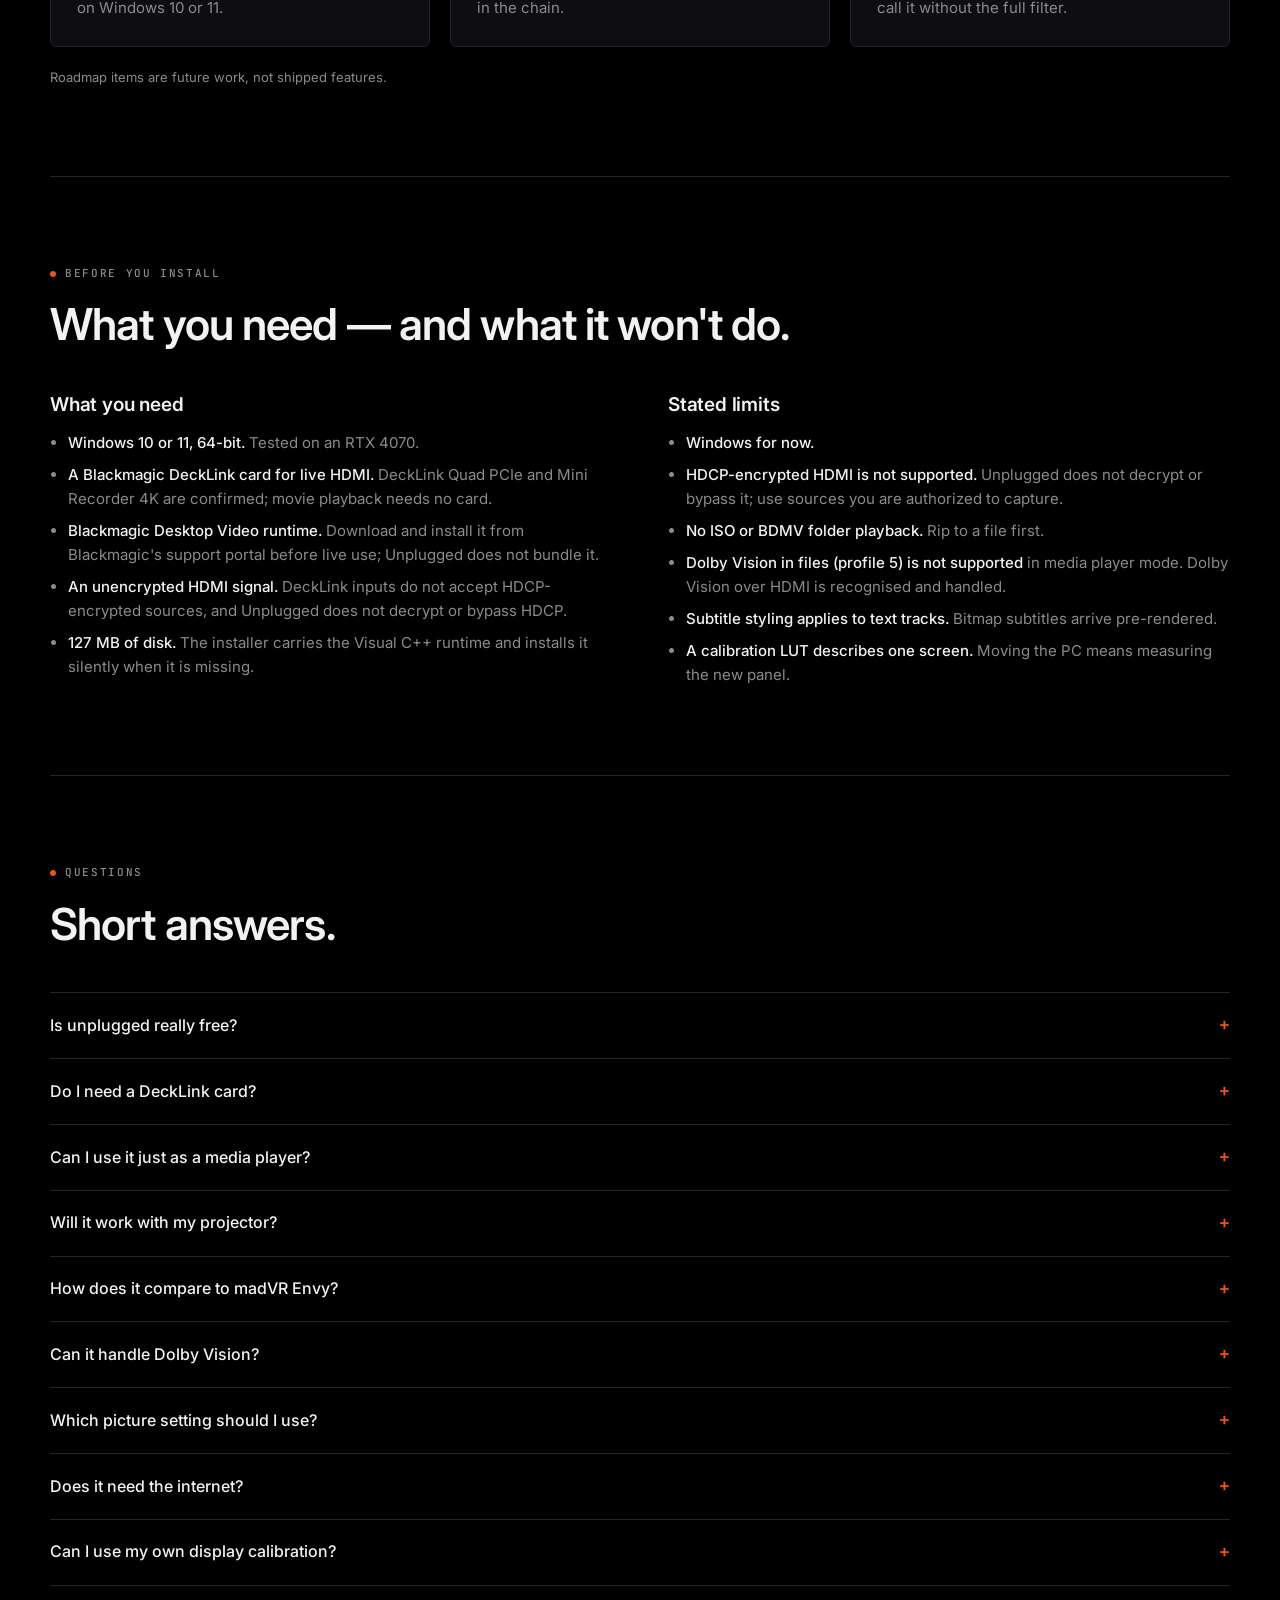
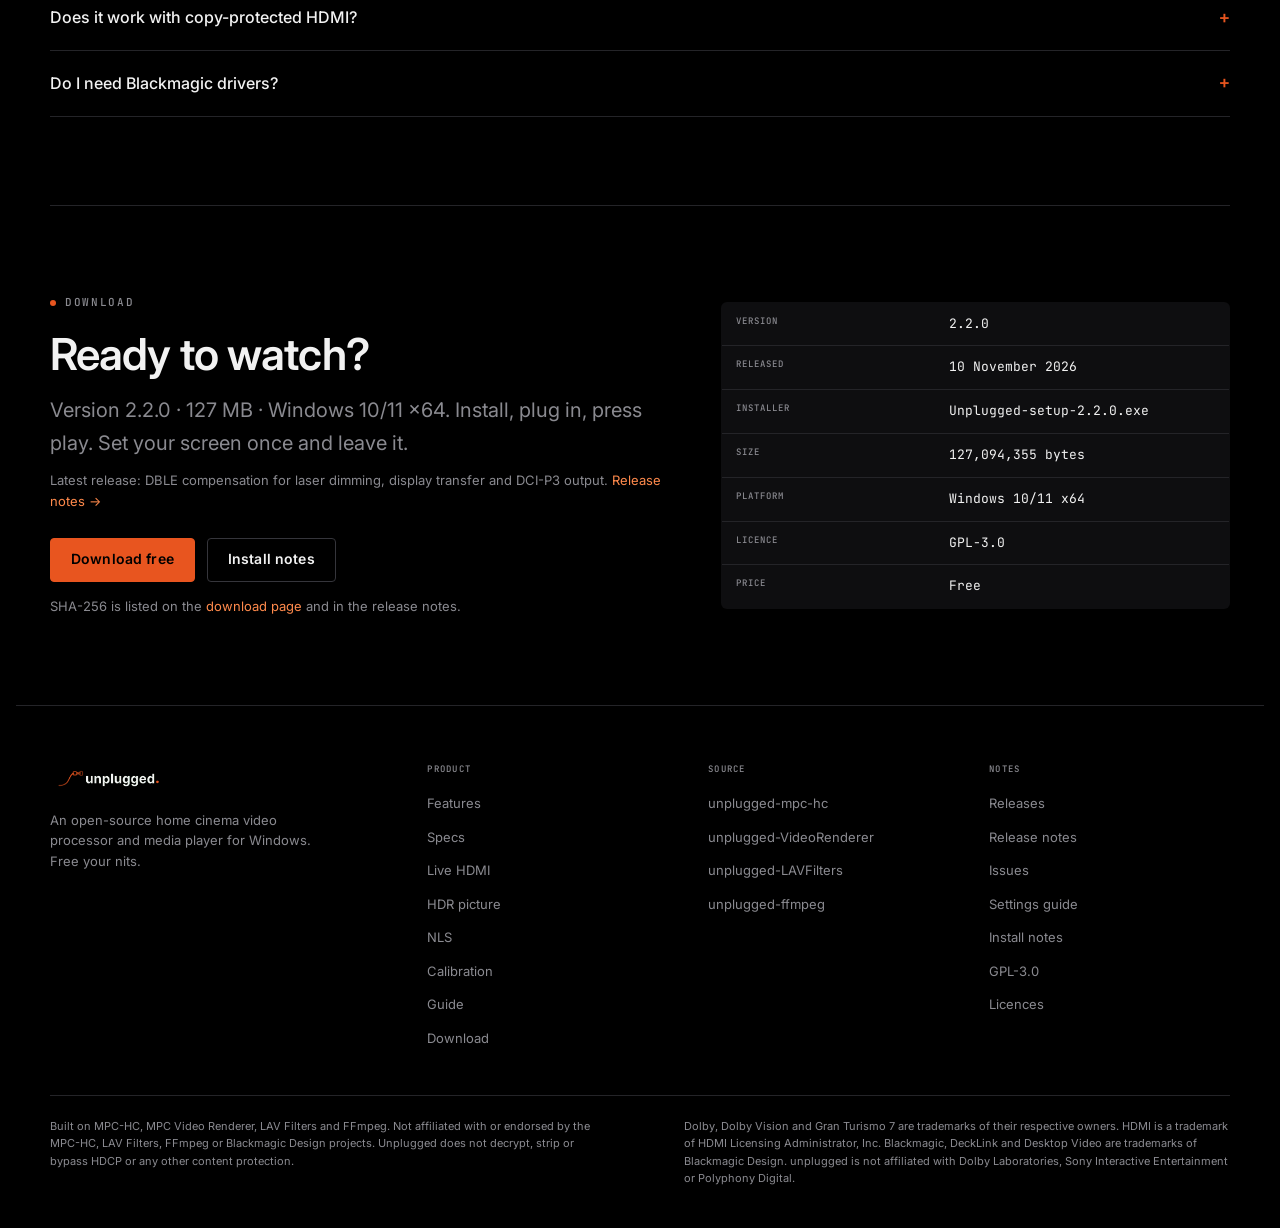
==== commit da4efe08: "site: generate release data and download totals from GitHub" ====
--- a/website/index.html
+++ b/website/index.html
@@ -29,8 +29,8 @@
   "description": "Open-source HDR tone mapping software, video processor and media player for Windows, with live HDMI capture, ML-driven scene-by-scene grading, wide-screen stretch and display calibration.",
   "license": "https://www.gnu.org/licenses/gpl-3.0.html",
   "offers": { "@type": "Offer", "price": "0", "priceCurrency": "USD" },
-  "downloadUrl": "https://github.com/spedagadi/unplugged-mpc-hc/releases/download/v2.1.0/Unplugged-setup-2.1.0.exe",
-  "softwareVersion": "2.1.0",
+  "downloadUrl": "https://github.com/spedagadi/unplugged-mpc-hc/releases/download/v2.2.0/Unplugged-setup-2.2.0.exe",
+  "softwareVersion": "2.2.0",
   "url": "https://github.com/spedagadi/unplugged-mpc-hc"
 }
 </script>
@@ -138,7 +138,7 @@
         <a class="btn" href="download.html">Download free</a>
         <a class="btn ghost" href="#how">How it works</a>
       </div>
-      <p class="fine">Windows 10/11 · 127 MB · No subscription · No account</p>
+      <p class="fine">Windows 10/11 · <span data-release-size-mb>127 MB</span> · No subscription · No account</p>
       <blockquote class="hero-quote">
         “Unplugged + Zion on default settings looked better than my tuned madVR setup.”
         <cite>— AVS Forum user</cite>
@@ -170,7 +170,7 @@
       <article class="card">
         <span class="step-num">01</span>
         <h3>Install on your PC</h3>
-        <p>One 127 MB download for Windows 10 or 11. The installer brings the runtime it needs, so there is nothing else to fetch.</p>
+        <p>One <span data-release-size-mb>127 MB</span> download for Windows 10 or 11. The installer brings the runtime it needs, so there is nothing else to fetch.</p>
       </article>
       <article class="card">
         <span class="step-num">02</span>
@@ -571,14 +571,14 @@
     </div>
 
     <div class="proof-grid">
-      <div><span class="proof-num">77</span><span class="proof-label">release downloads since 17 October 2026</span></div>
-      <div><span class="proof-num">6</span><span class="proof-label">releases since 17 October 2026</span></div>
+      <div><span class="proof-num" data-release-downloads>103</span><span class="proof-label">total downloads <span data-release-since>since 17 October 2026</span></span></div>
+      <div><span class="proof-num" data-release-count>7</span><span class="proof-label">releases <span data-release-since>since 17 October 2026</span></span></div>
       <div><span class="proof-num">4</span><span class="proof-label">public repositories</span></div>
       <div><span class="proof-num">GPL-3.0</span><span class="proof-label">open source, not source-available</span></div>
-      <div><span class="proof-num">127 MB</span><span class="proof-label">single native installer</span></div>
+      <div><span class="proof-num" data-release-size-mb>127 MB</span><span class="proof-label">single native installer</span></div>
       <div><span class="proof-num">3</span><span class="proof-label">ML models in the Zion Grade</span></div>
     </div>
-    <p class="fine" style="margin-top: 18px;">Counts from GitHub on 4 November 2026. <a href="https://github.com/spedagadi/unplugged-mpc-hc/releases">See every release on GitHub →</a></p>
+    <p class="fine" style="margin-top: 18px;">Counts from GitHub on <span data-release-updated>10 November 2026</span>. <a href="https://github.com/spedagadi/unplugged-mpc-hc/releases">See every release on GitHub →</a></p>
   </section>
 
   <section class="section wrap">
@@ -622,7 +622,7 @@
           <li><strong>A Blackmagic DeckLink card for live HDMI.</strong> DeckLink Quad PCIe and Mini Recorder 4K are confirmed; movie playback needs no card.</li>
           <li><strong>Blackmagic Desktop Video runtime.</strong> Download and install it from Blackmagic's support portal before live use; Unplugged does not bundle it.</li>
           <li><strong>An unencrypted HDMI signal.</strong> DeckLink inputs do not accept HDCP-encrypted sources, and Unplugged does not decrypt or bypass HDCP.</li>
-          <li><strong>127 MB of disk.</strong> The installer carries the Visual C++ runtime and installs it silently when it is missing.</li>
+          <li><strong><span data-release-size-mb>127 MB</span> of disk.</strong> The installer carries the Visual C++ runtime and installs it silently when it is missing.</li>
         </ul>
       </div>
       <div class="list-block">
@@ -697,10 +697,10 @@
     <div>
       <p class="eyebrow"><span class="dot"></span> Download</p>
       <h2>Ready to watch?</h2>
-      <p class="lede" style="margin-top: 16px;">Version 2.1.0 · 127 MB · Windows 10/11 x64. Install, plug in, press play. Set your screen once and leave it.</p>
-      <p class="fine" style="margin-top: 10px;">New in 2.1.0: set-and-forget NLS, a more reliable library, and a one-click diagnostics report.</p>
+      <p class="lede" style="margin-top: 16px;">Version <span data-release-version>2.2.0</span> · <span data-release-size-mb>127 MB</span> · Windows 10/11 x64. Install, plug in, press play. Set your screen once and leave it.</p>
+      <p class="fine" style="margin-top: 10px;">Latest release: DBLE compensation for laser dimming, display transfer and DCI-P3 output. <a href="https://github.com/spedagadi/unplugged-mpc-hc/releases/tag/v2.2.0" data-release-notes>Release notes →</a></p>
       <div class="actions" style="margin-top: 26px;">
-        <a class="btn" href="https://github.com/spedagadi/unplugged-mpc-hc/releases/download/v2.1.0/Unplugged-setup-2.1.0.exe">Download free</a>
+        <a class="btn" href="https://github.com/spedagadi/unplugged-mpc-hc/releases/download/v2.2.0/Unplugged-setup-2.2.0.exe" data-release-download>Download free</a>
         <a class="btn ghost" href="download.html">Install notes</a>
       </div>
       <p class="fine" style="margin-top: 14px;">SHA-256 is listed on the <a href="download.html">download page</a> and in the release notes.</p>
@@ -708,10 +708,10 @@
 
     <table class="spec">
       <tbody>
-        <tr><th>Version</th><td>2.1.0</td></tr>
-        <tr><th>Released</th><td>4 November 2026</td></tr>
-        <tr><th>Installer</th><td>Unplugged-setup-2.1.0.exe</td></tr>
-        <tr><th>Size</th><td>127,087,675 bytes</td></tr>
+        <tr><th>Version</th><td data-release-version>2.2.0</td></tr>
+        <tr><th>Released</th><td data-release-date>10 November 2026</td></tr>
+        <tr><th>Installer</th><td data-release-installer>Unplugged-setup-2.2.0.exe</td></tr>
+        <tr><th>Size</th><td data-release-size>127,094,355 bytes</td></tr>
         <tr><th>Platform</th><td>Windows 10/11 x64</td></tr>
         <tr><th>Licence</th><td>GPL-3.0</td></tr>
         <tr><th>Price</th><td>Free</td></tr>
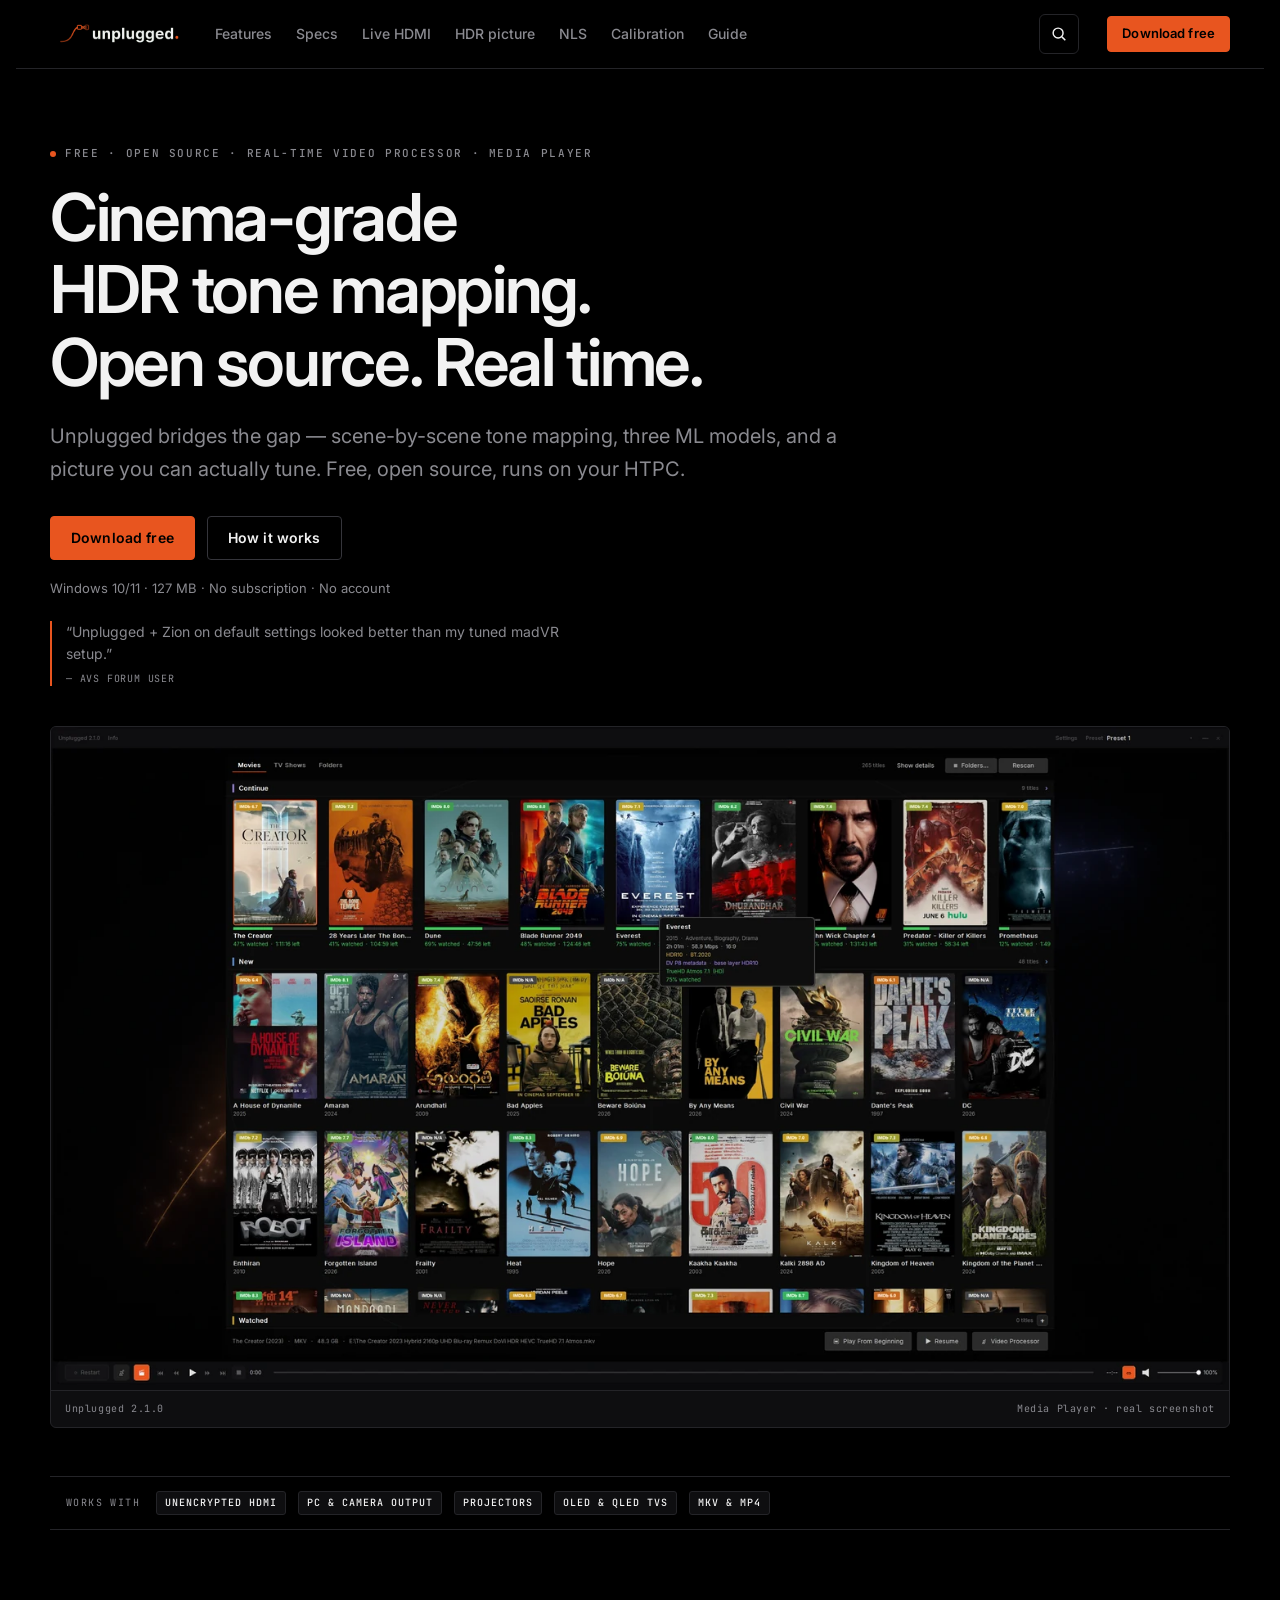
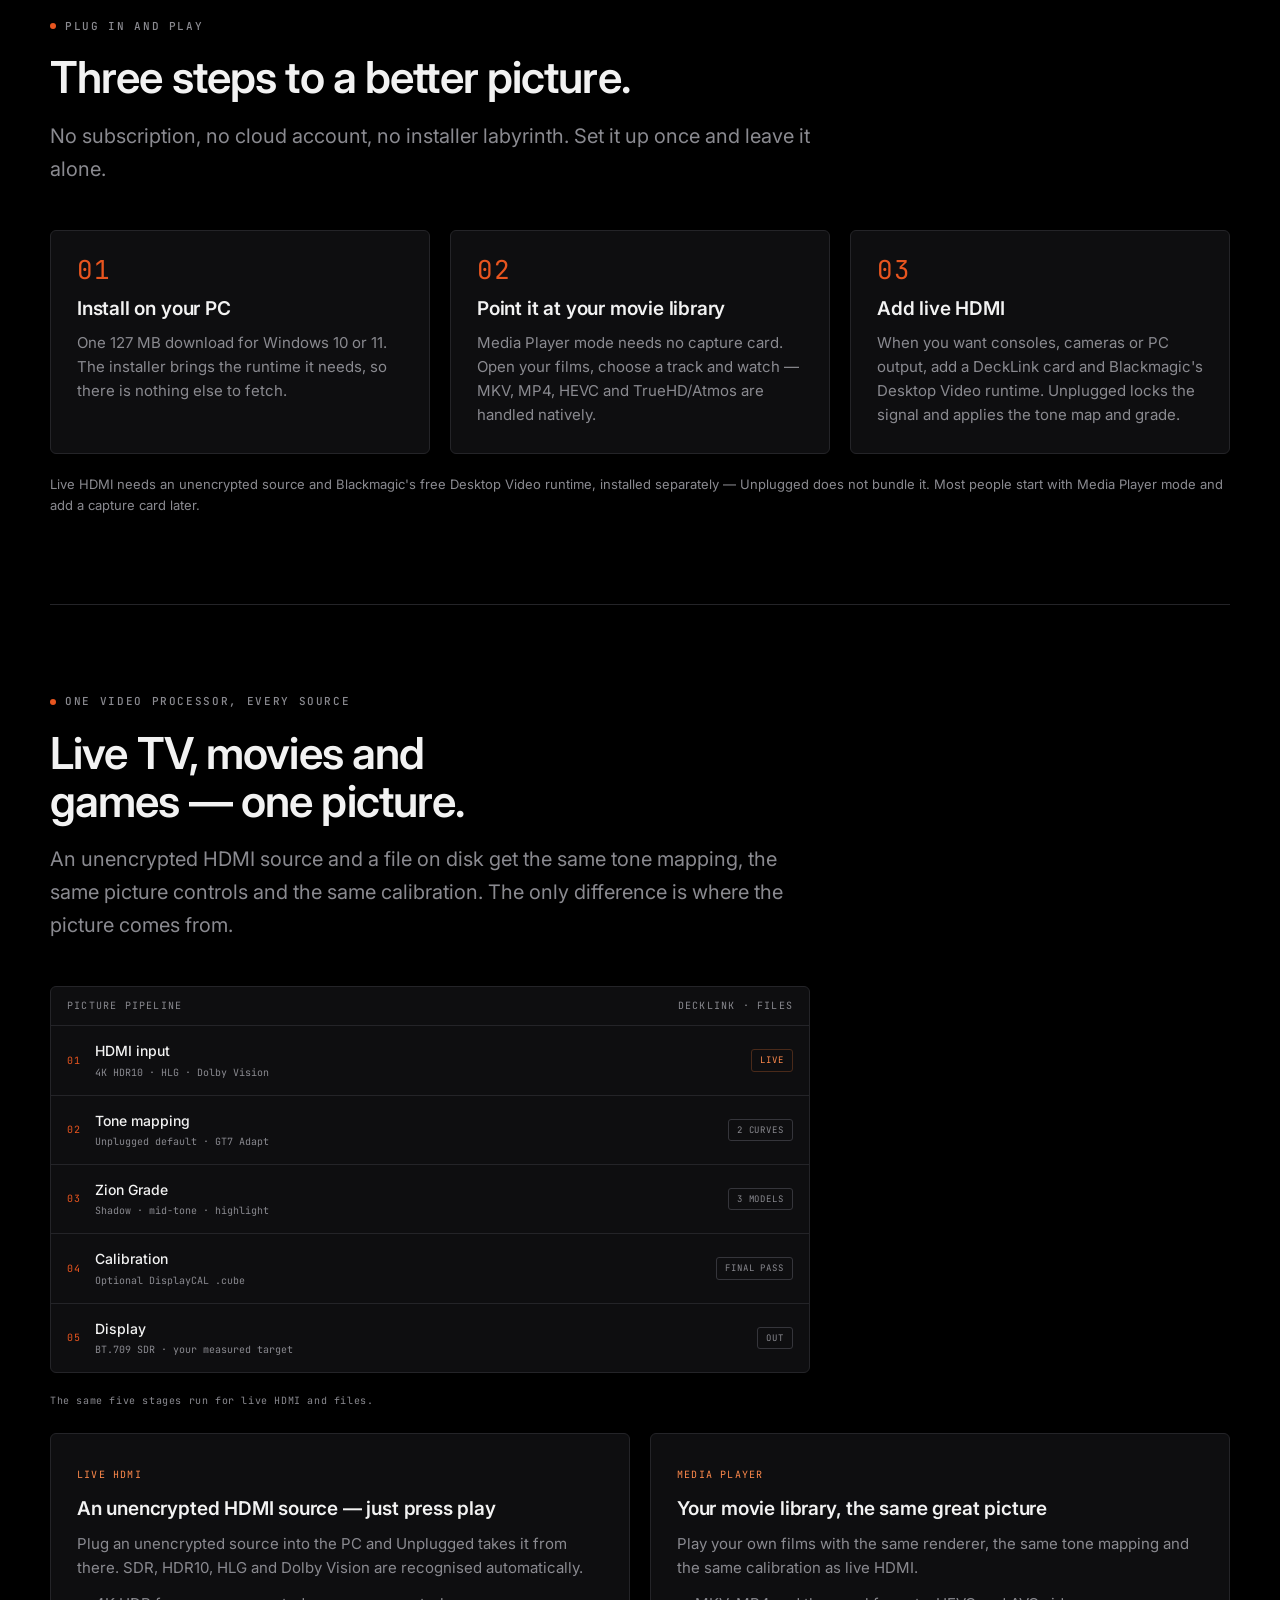
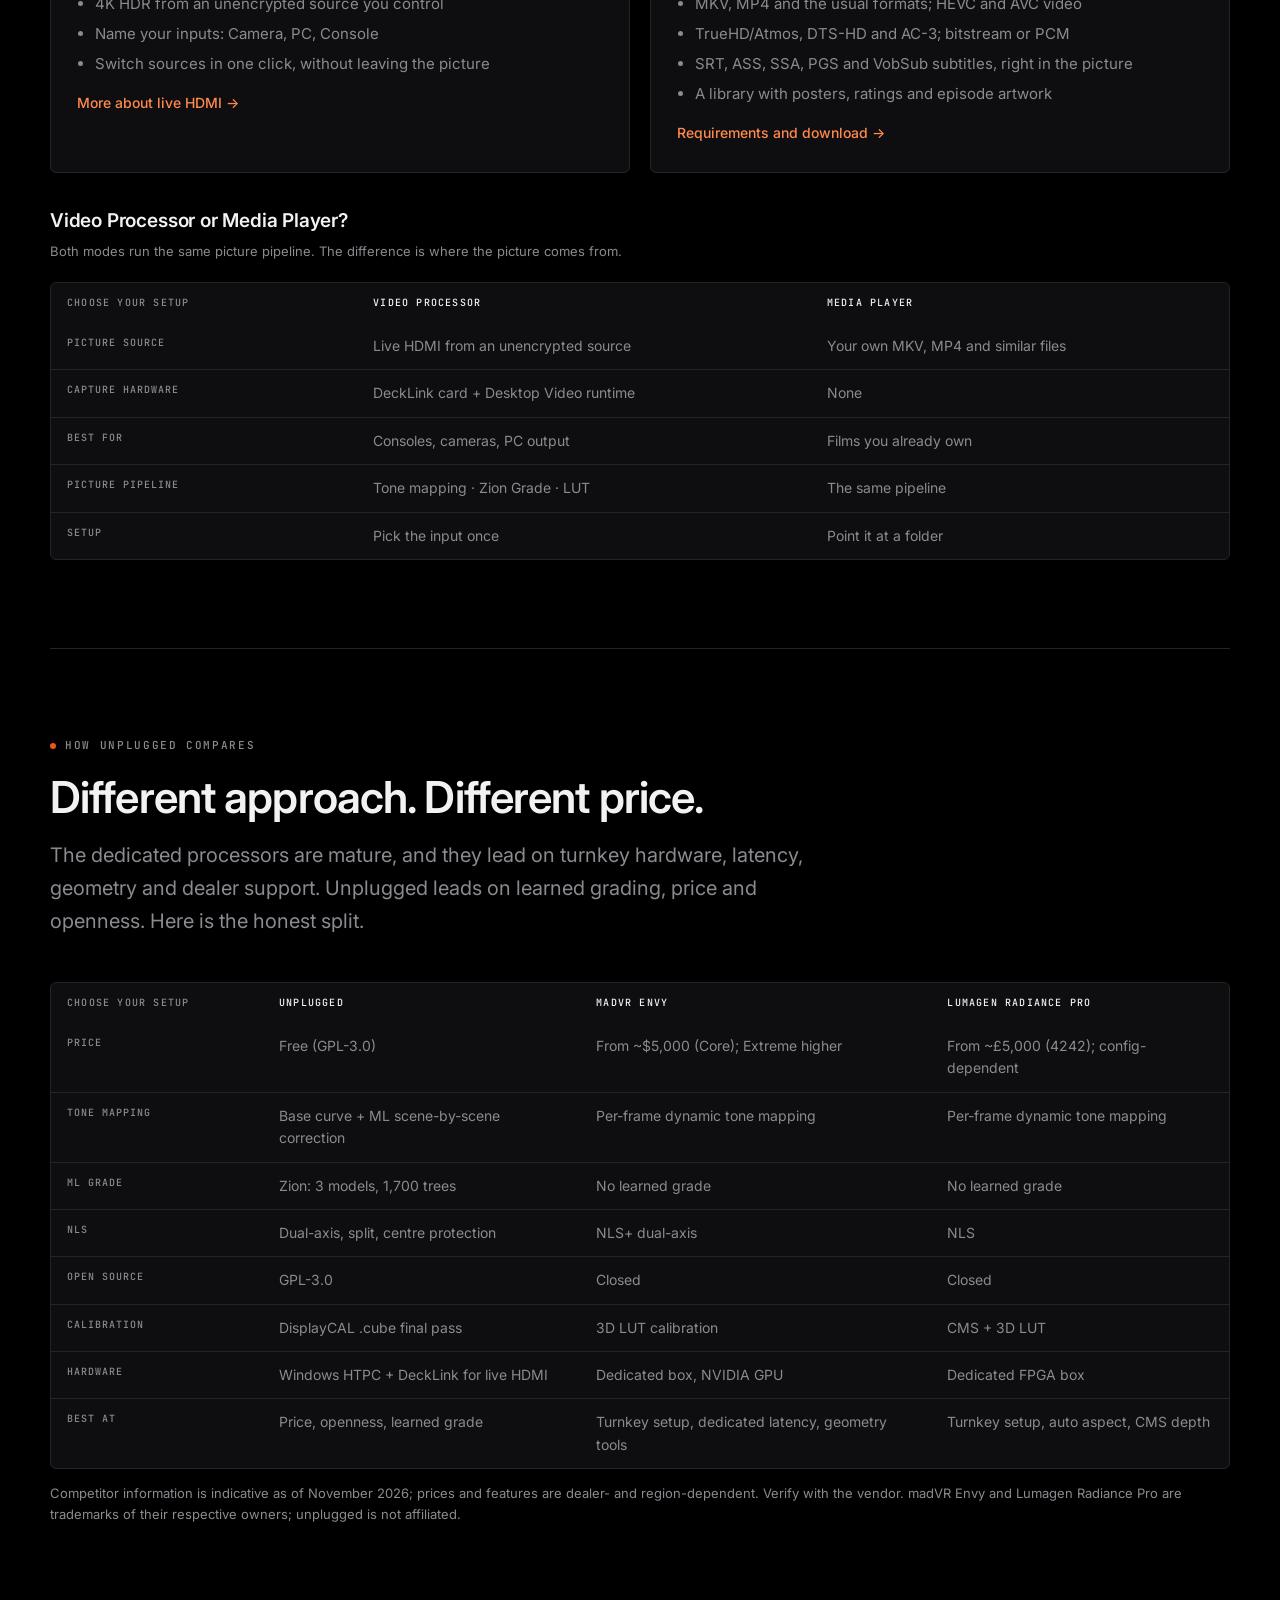
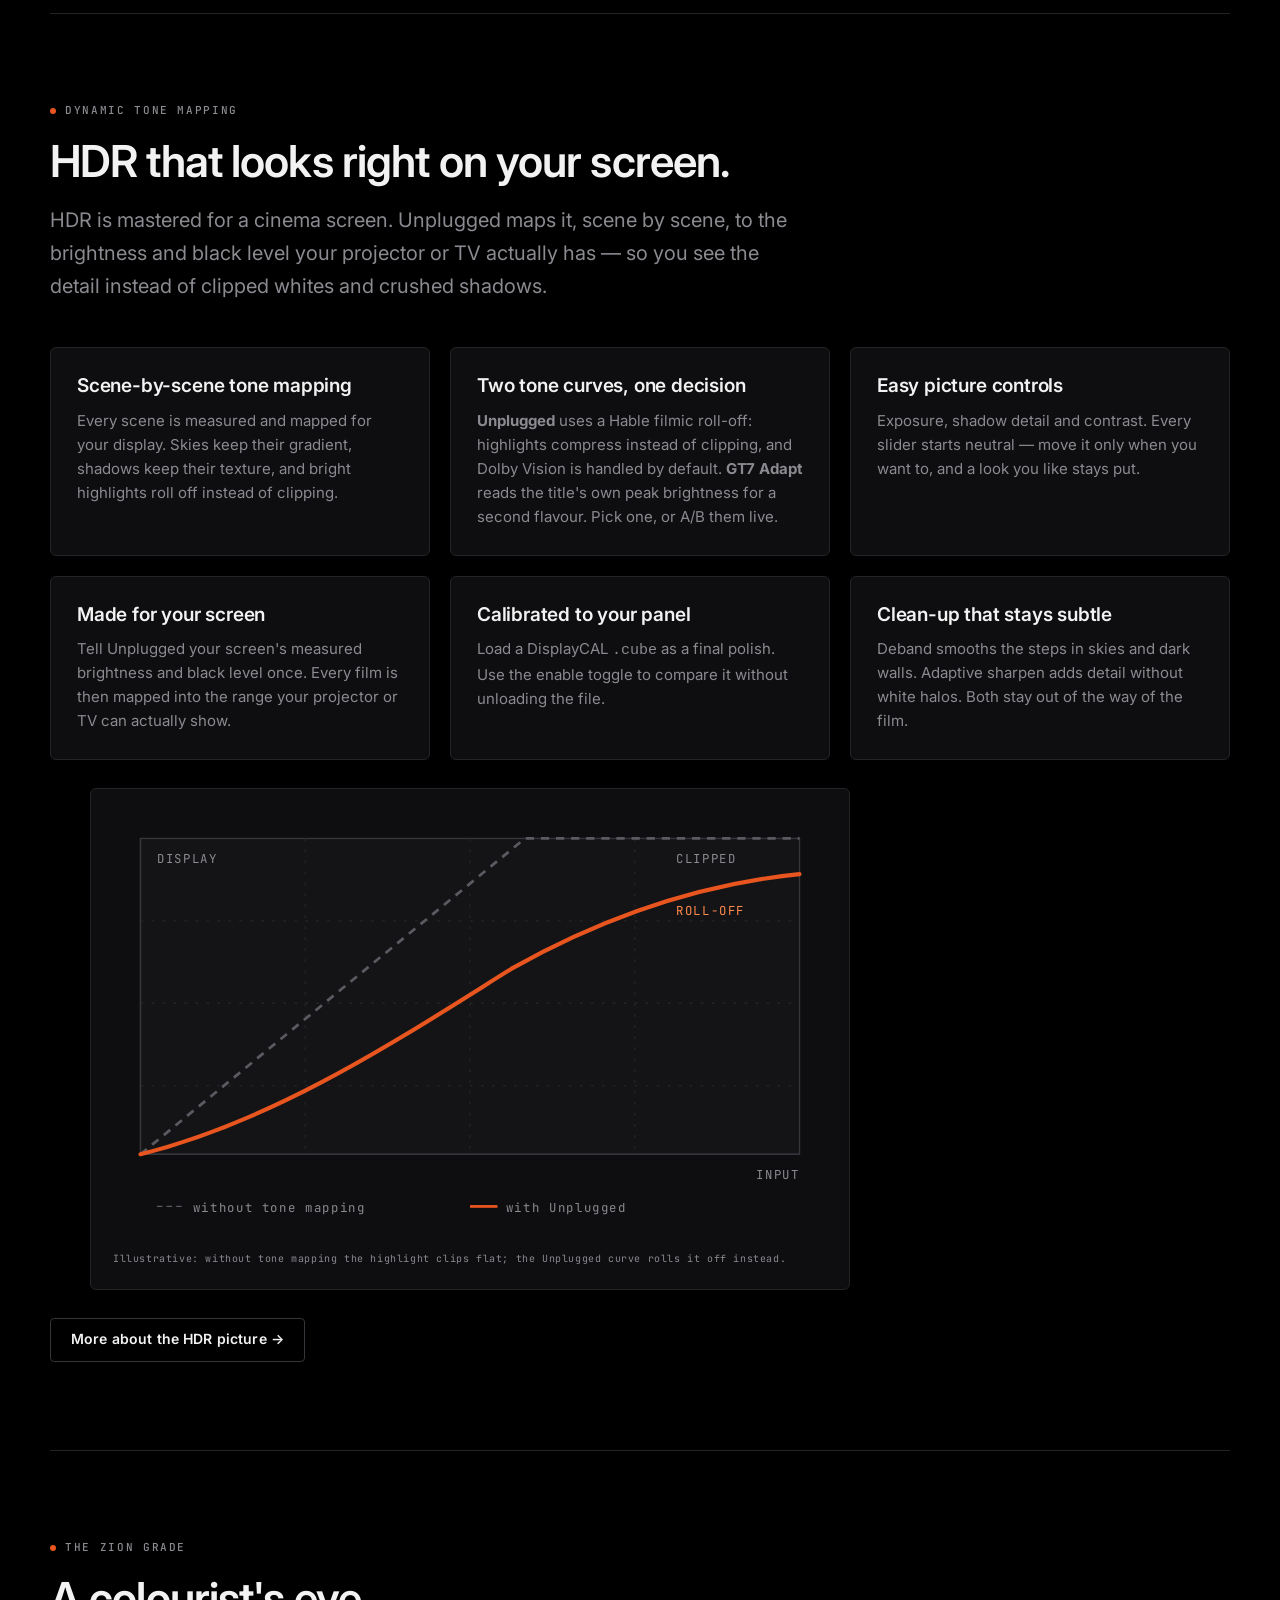
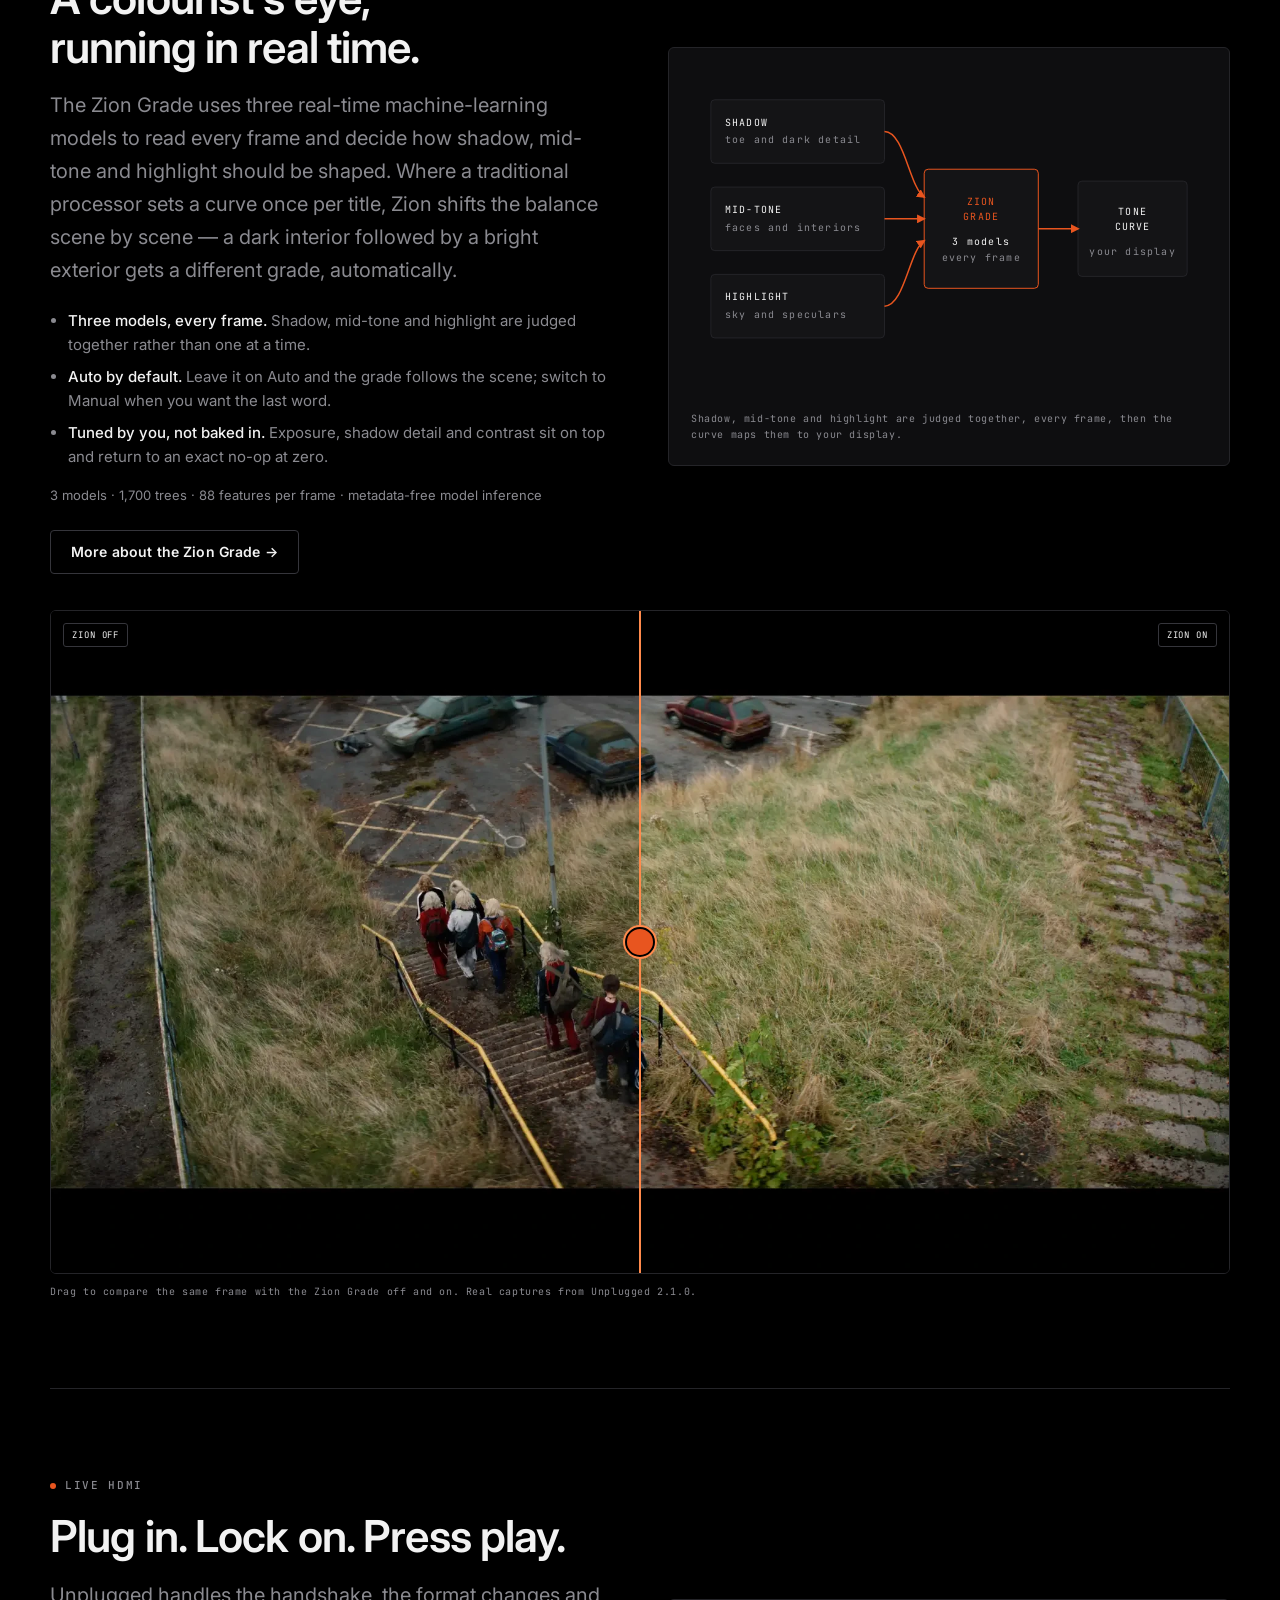
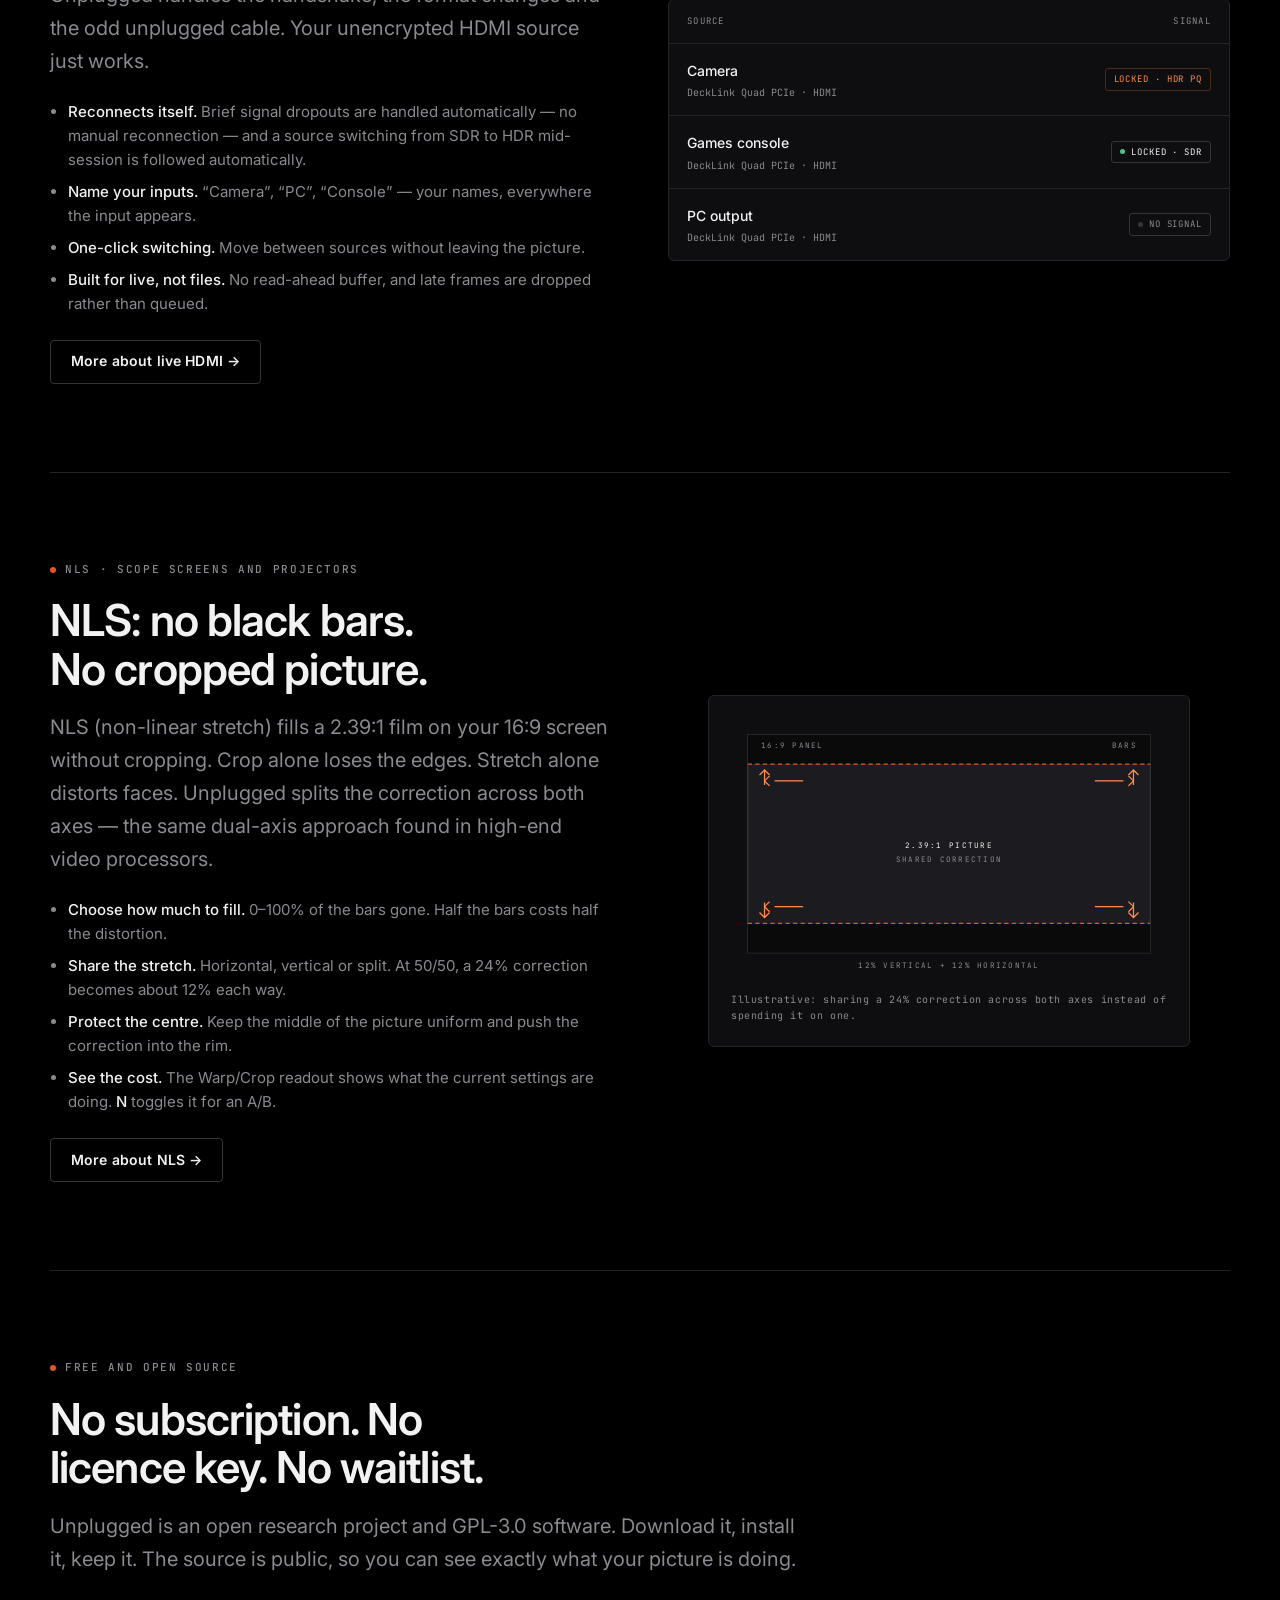
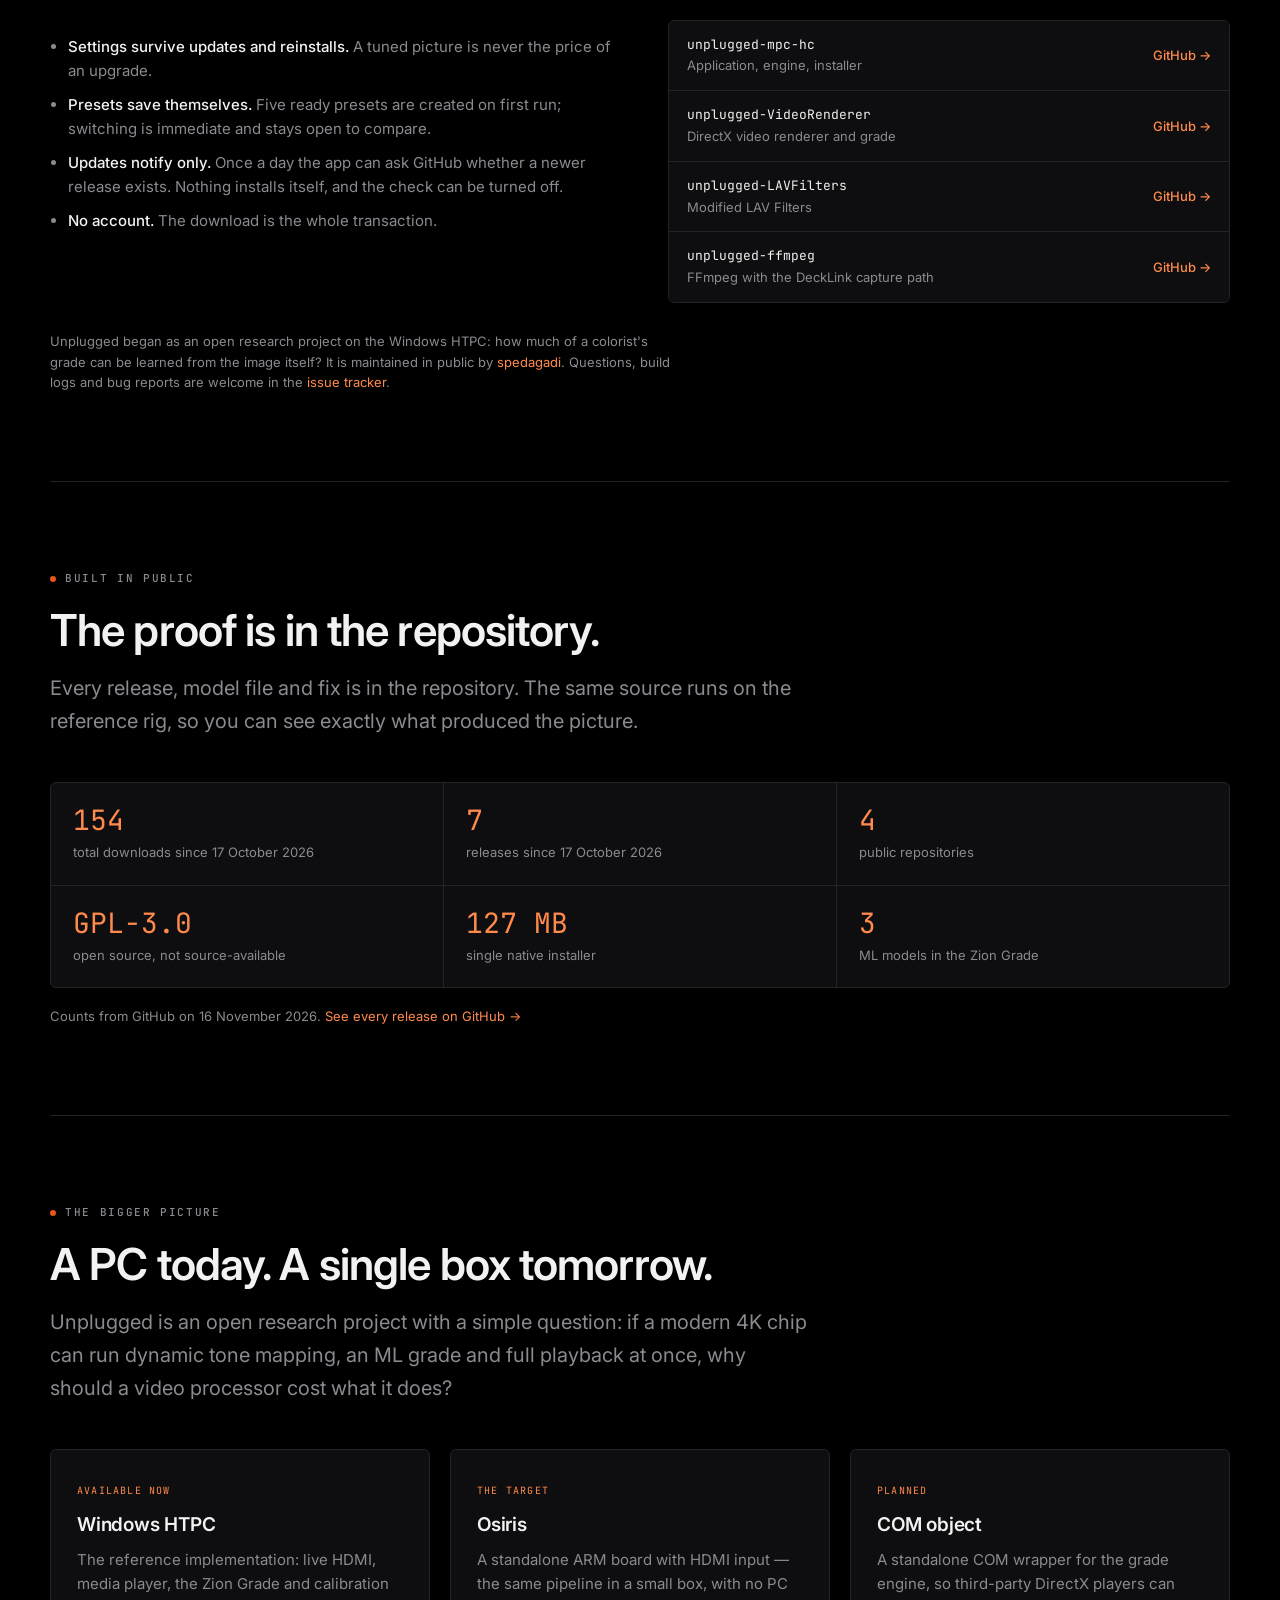
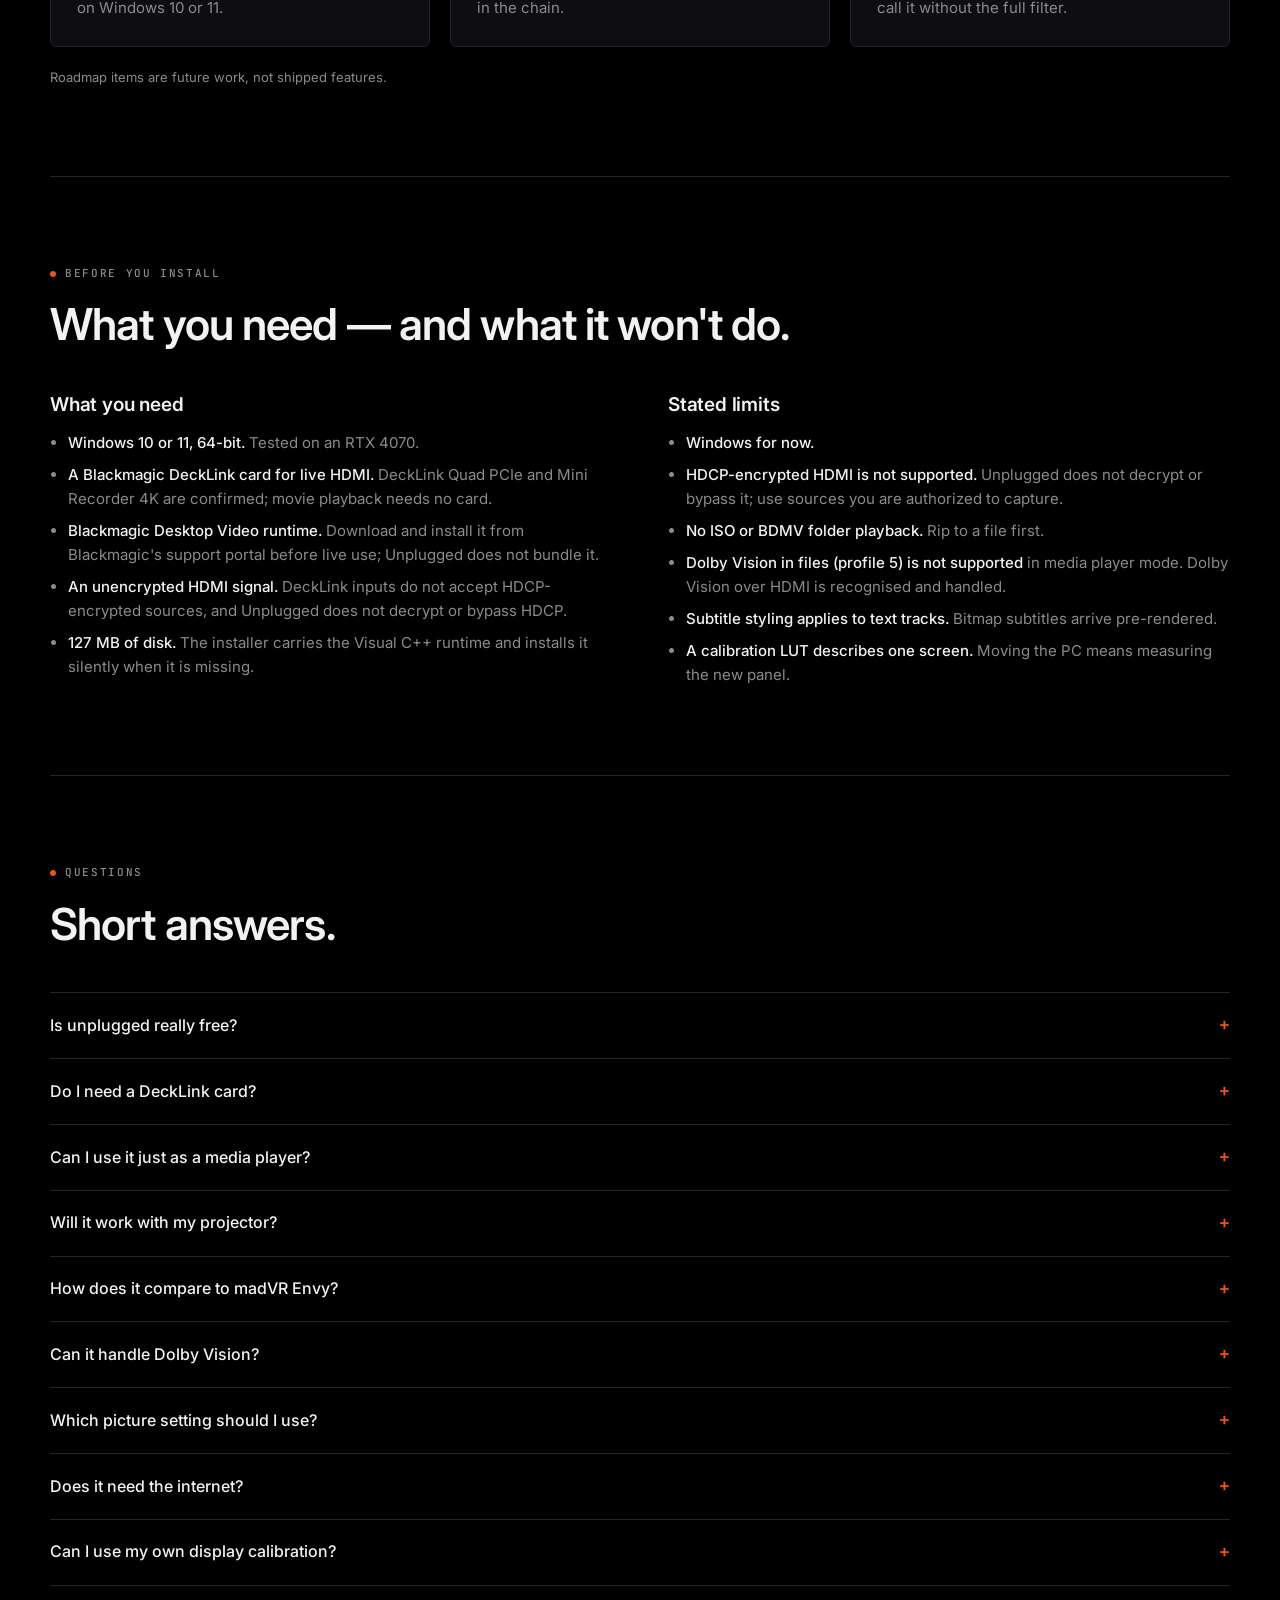
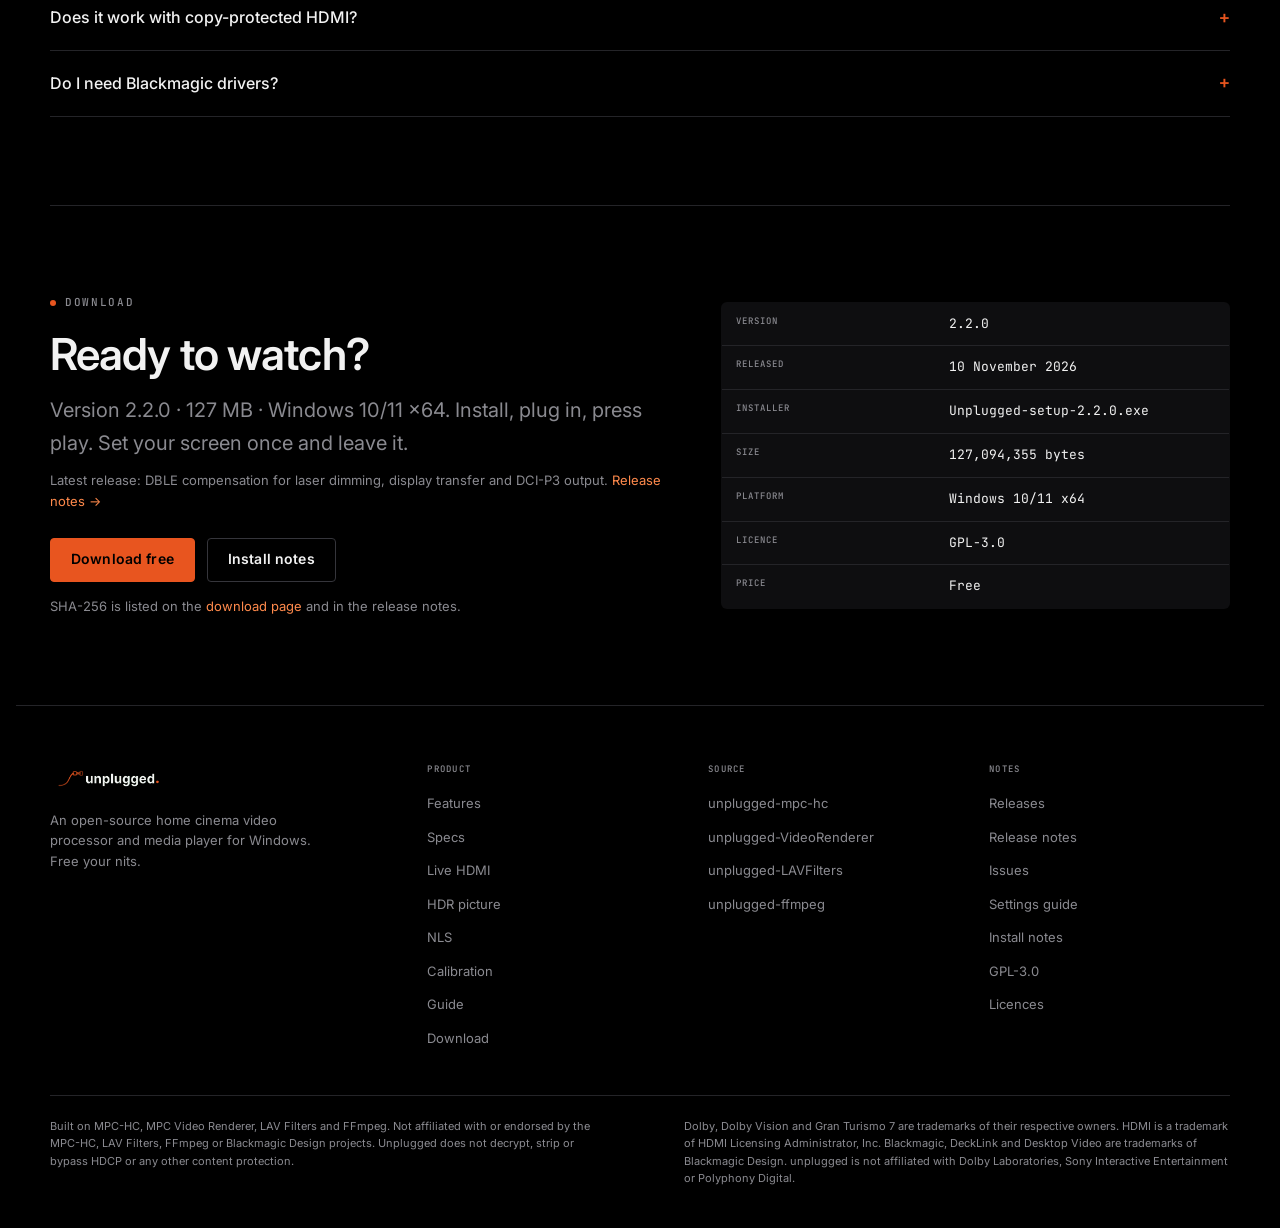
==== commit 7b18fe3f: "site: serve live release data from Pages Function" ====
--- a/website/index.html
+++ b/website/index.html
@@ -571,14 +571,14 @@
     </div>
 
     <div class="proof-grid">
-      <div><span class="proof-num" data-release-downloads>103</span><span class="proof-label">total downloads <span data-release-since>since 17 October 2026</span></span></div>
+      <div><span class="proof-num" data-release-downloads>154</span><span class="proof-label">total downloads <span data-release-since>since 17 October 2026</span></span></div>
       <div><span class="proof-num" data-release-count>7</span><span class="proof-label">releases <span data-release-since>since 17 October 2026</span></span></div>
       <div><span class="proof-num">4</span><span class="proof-label">public repositories</span></div>
       <div><span class="proof-num">GPL-3.0</span><span class="proof-label">open source, not source-available</span></div>
       <div><span class="proof-num" data-release-size-mb>127 MB</span><span class="proof-label">single native installer</span></div>
       <div><span class="proof-num">3</span><span class="proof-label">ML models in the Zion Grade</span></div>
     </div>
-    <p class="fine" style="margin-top: 18px;">Counts from GitHub on <span data-release-updated>10 November 2026</span>. <a href="https://github.com/spedagadi/unplugged-mpc-hc/releases">See every release on GitHub →</a></p>
+    <p class="fine" style="margin-top: 18px;">Counts from GitHub on <span data-release-updated>16 November 2026</span>. <a href="https://github.com/spedagadi/unplugged-mpc-hc/releases">See every release on GitHub →</a></p>
   </section>
 
   <section class="section wrap">
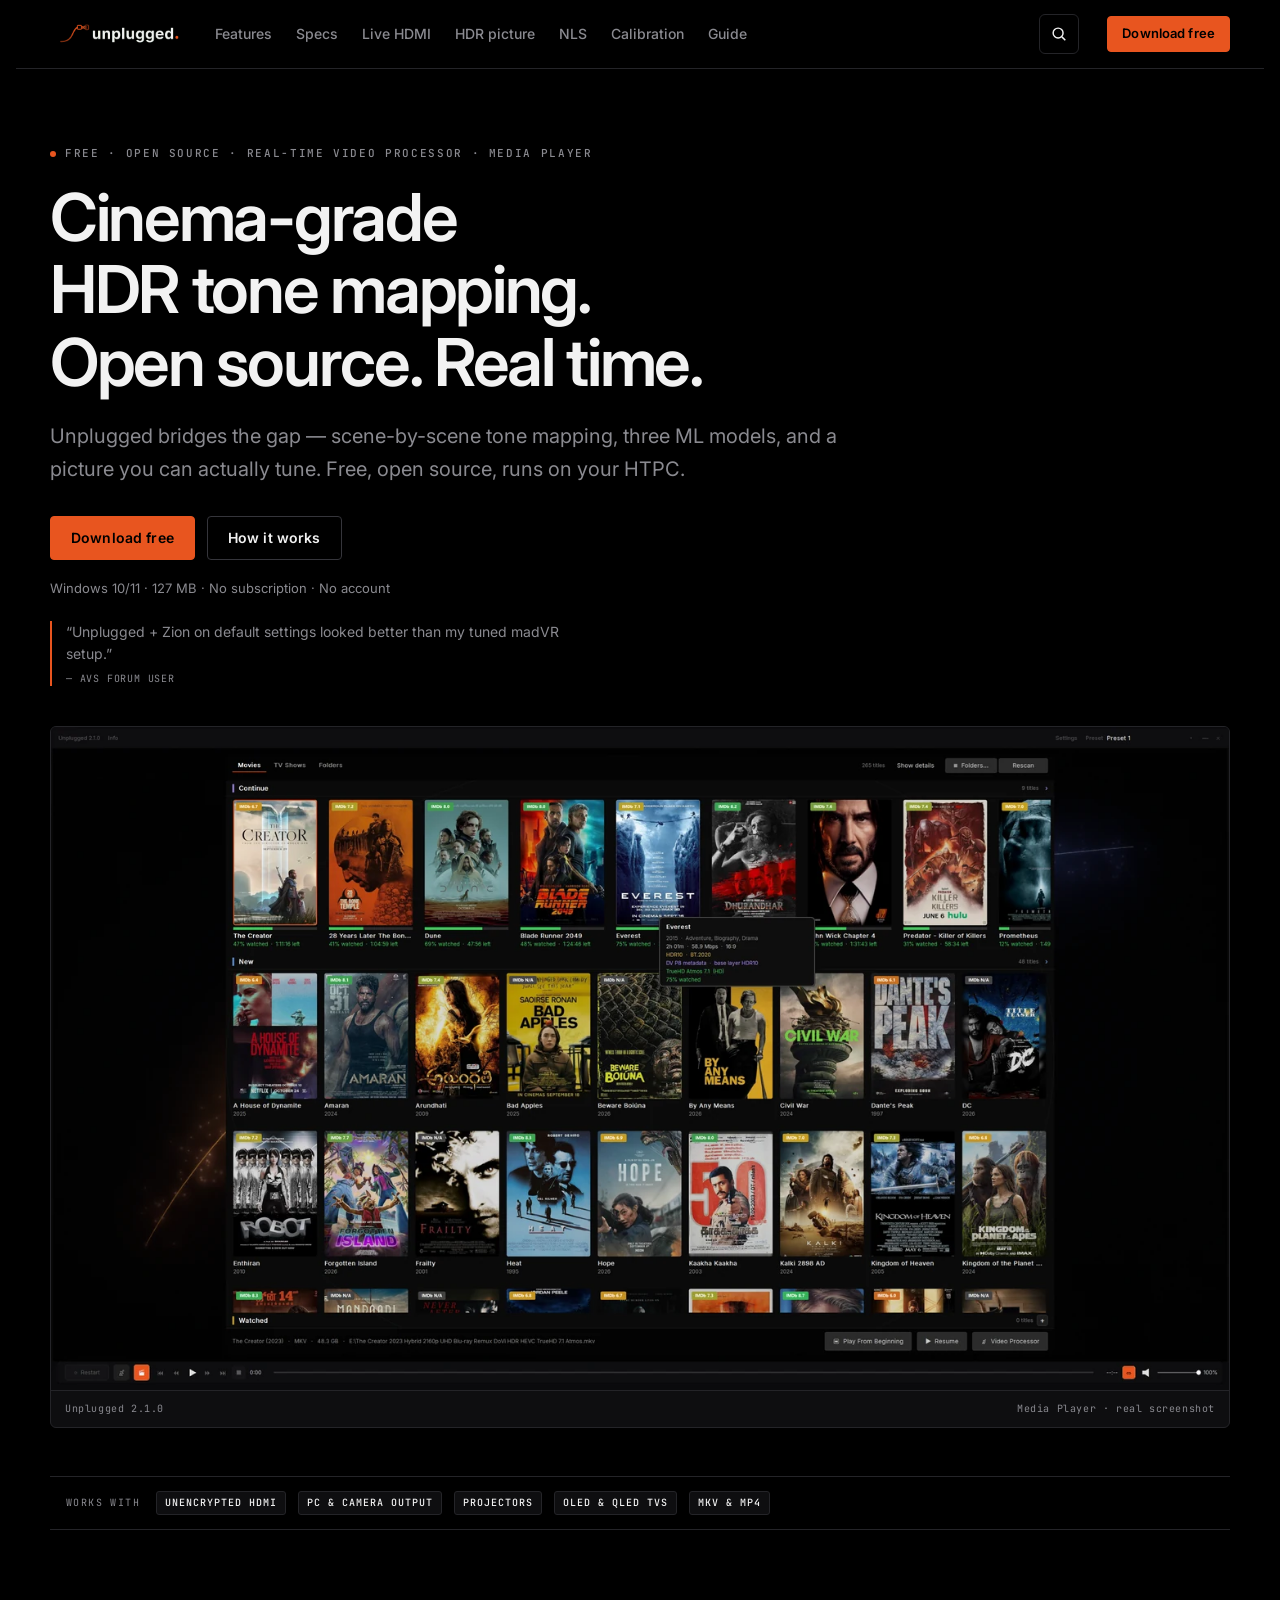
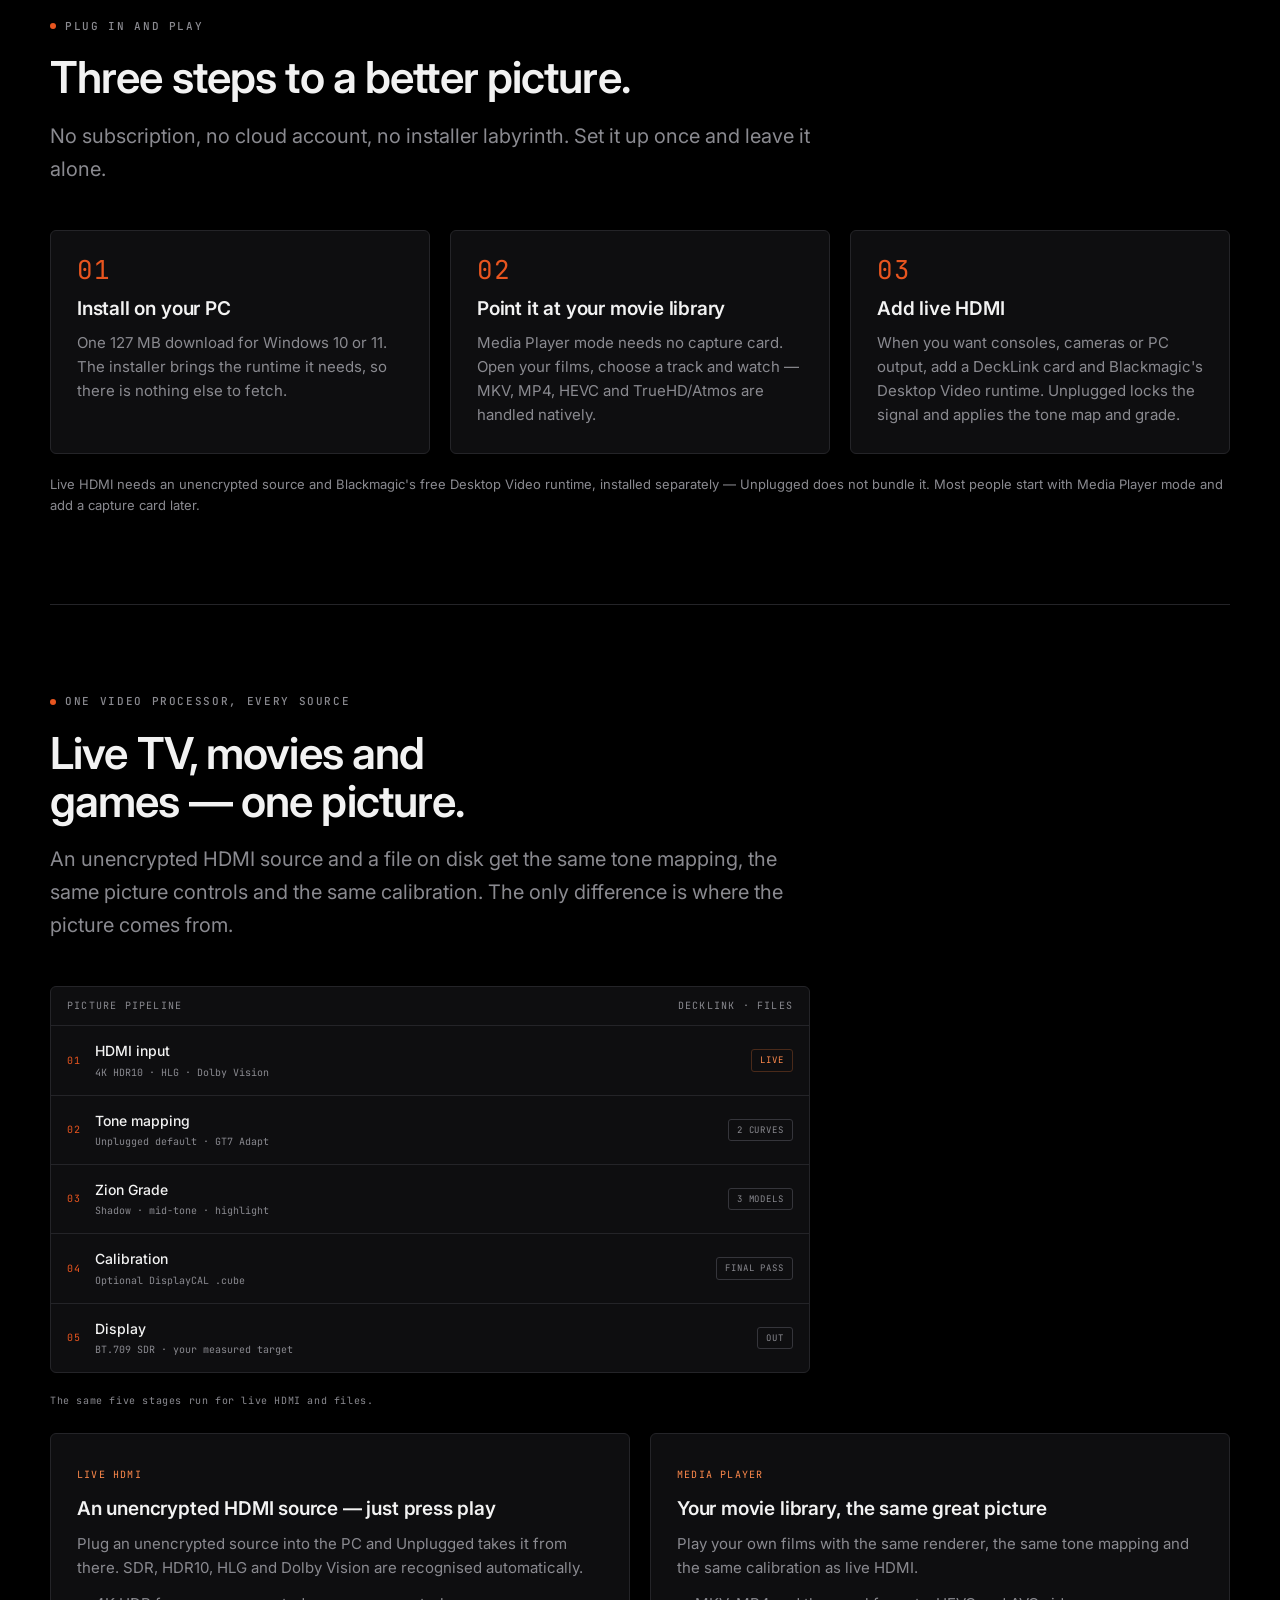
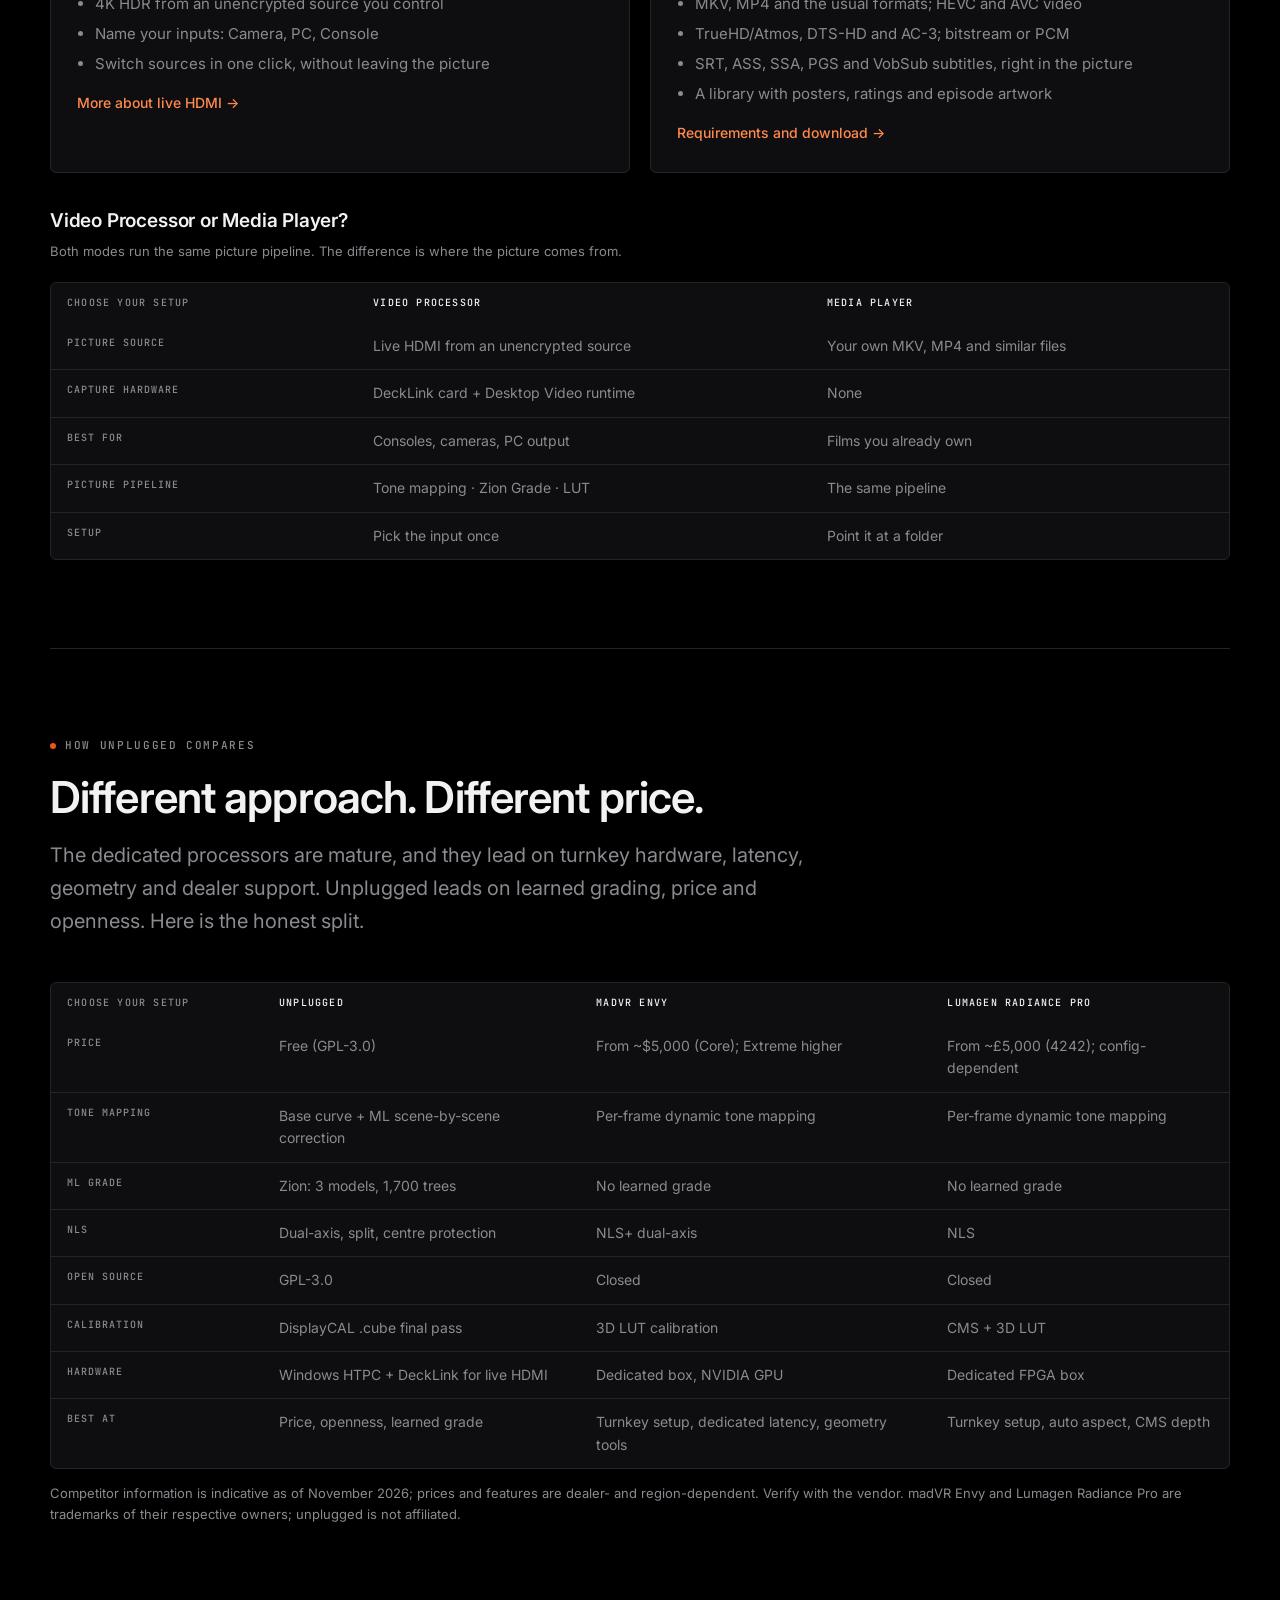
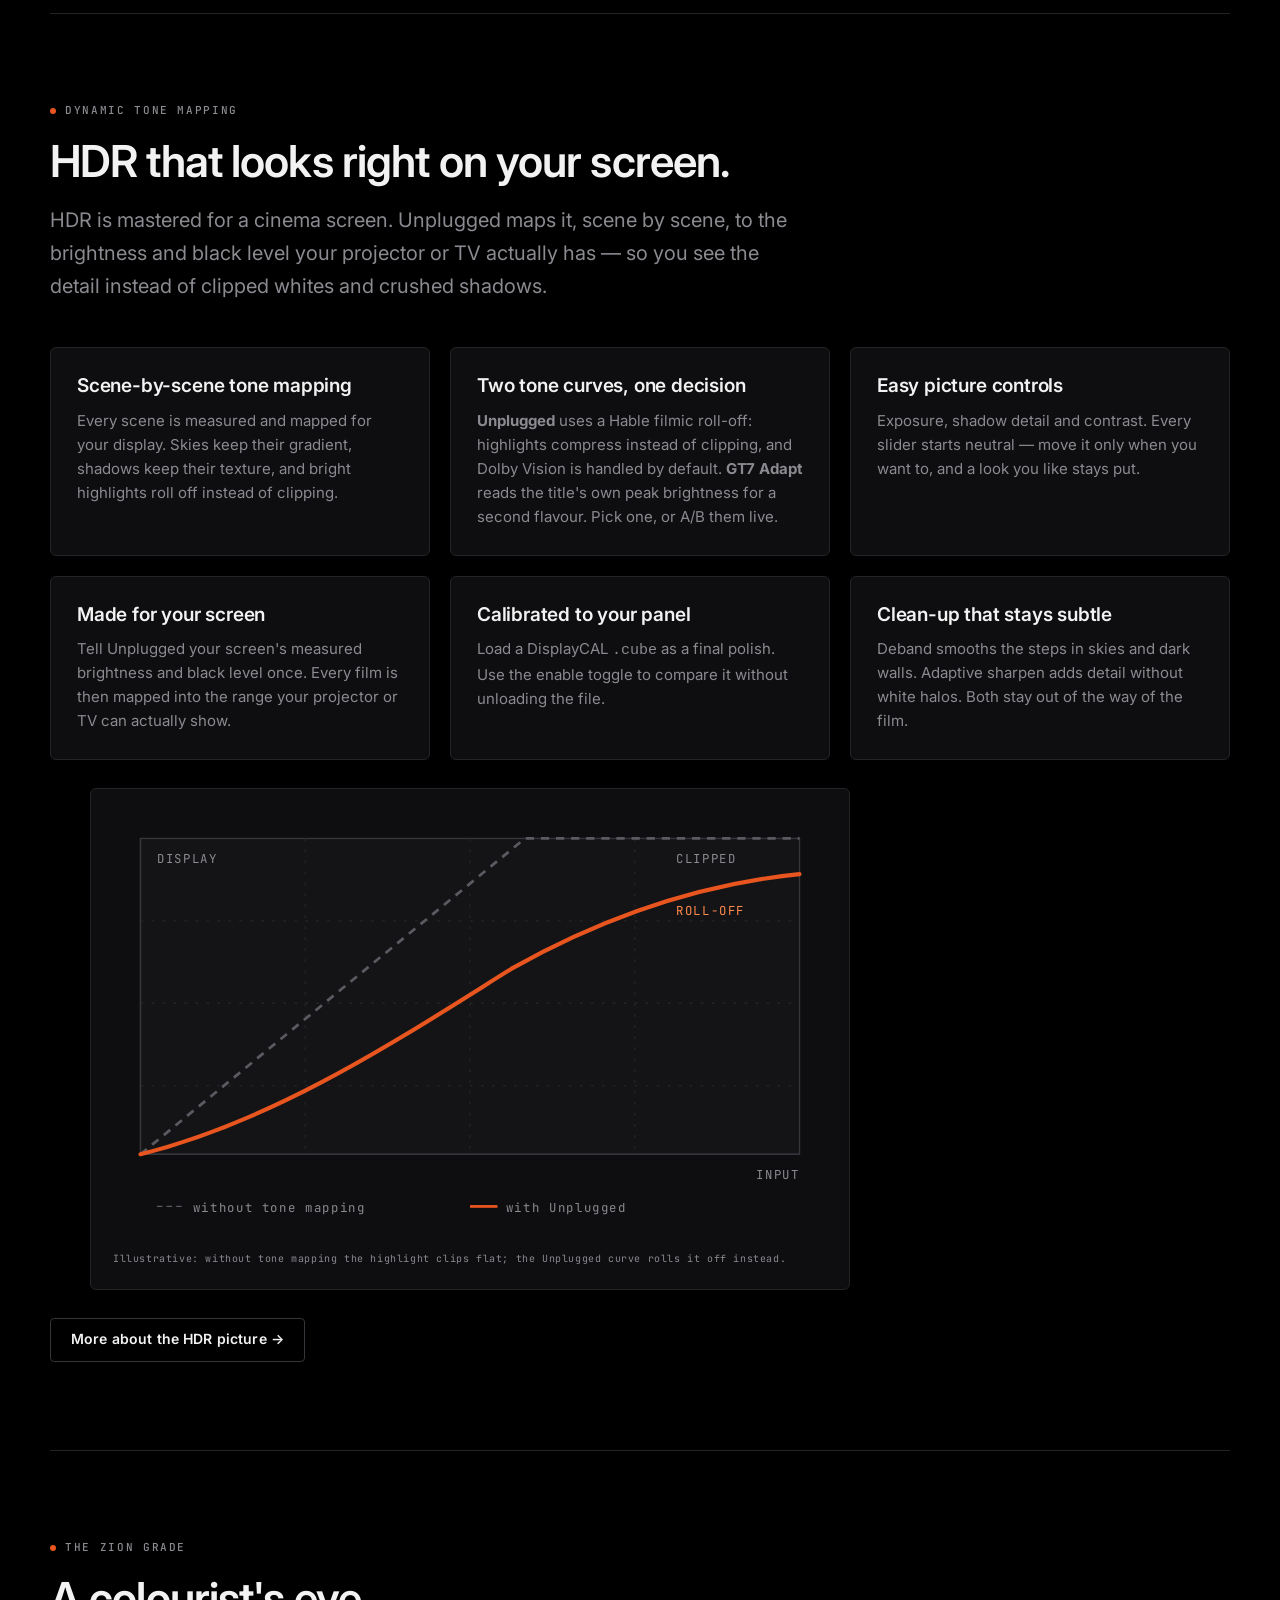
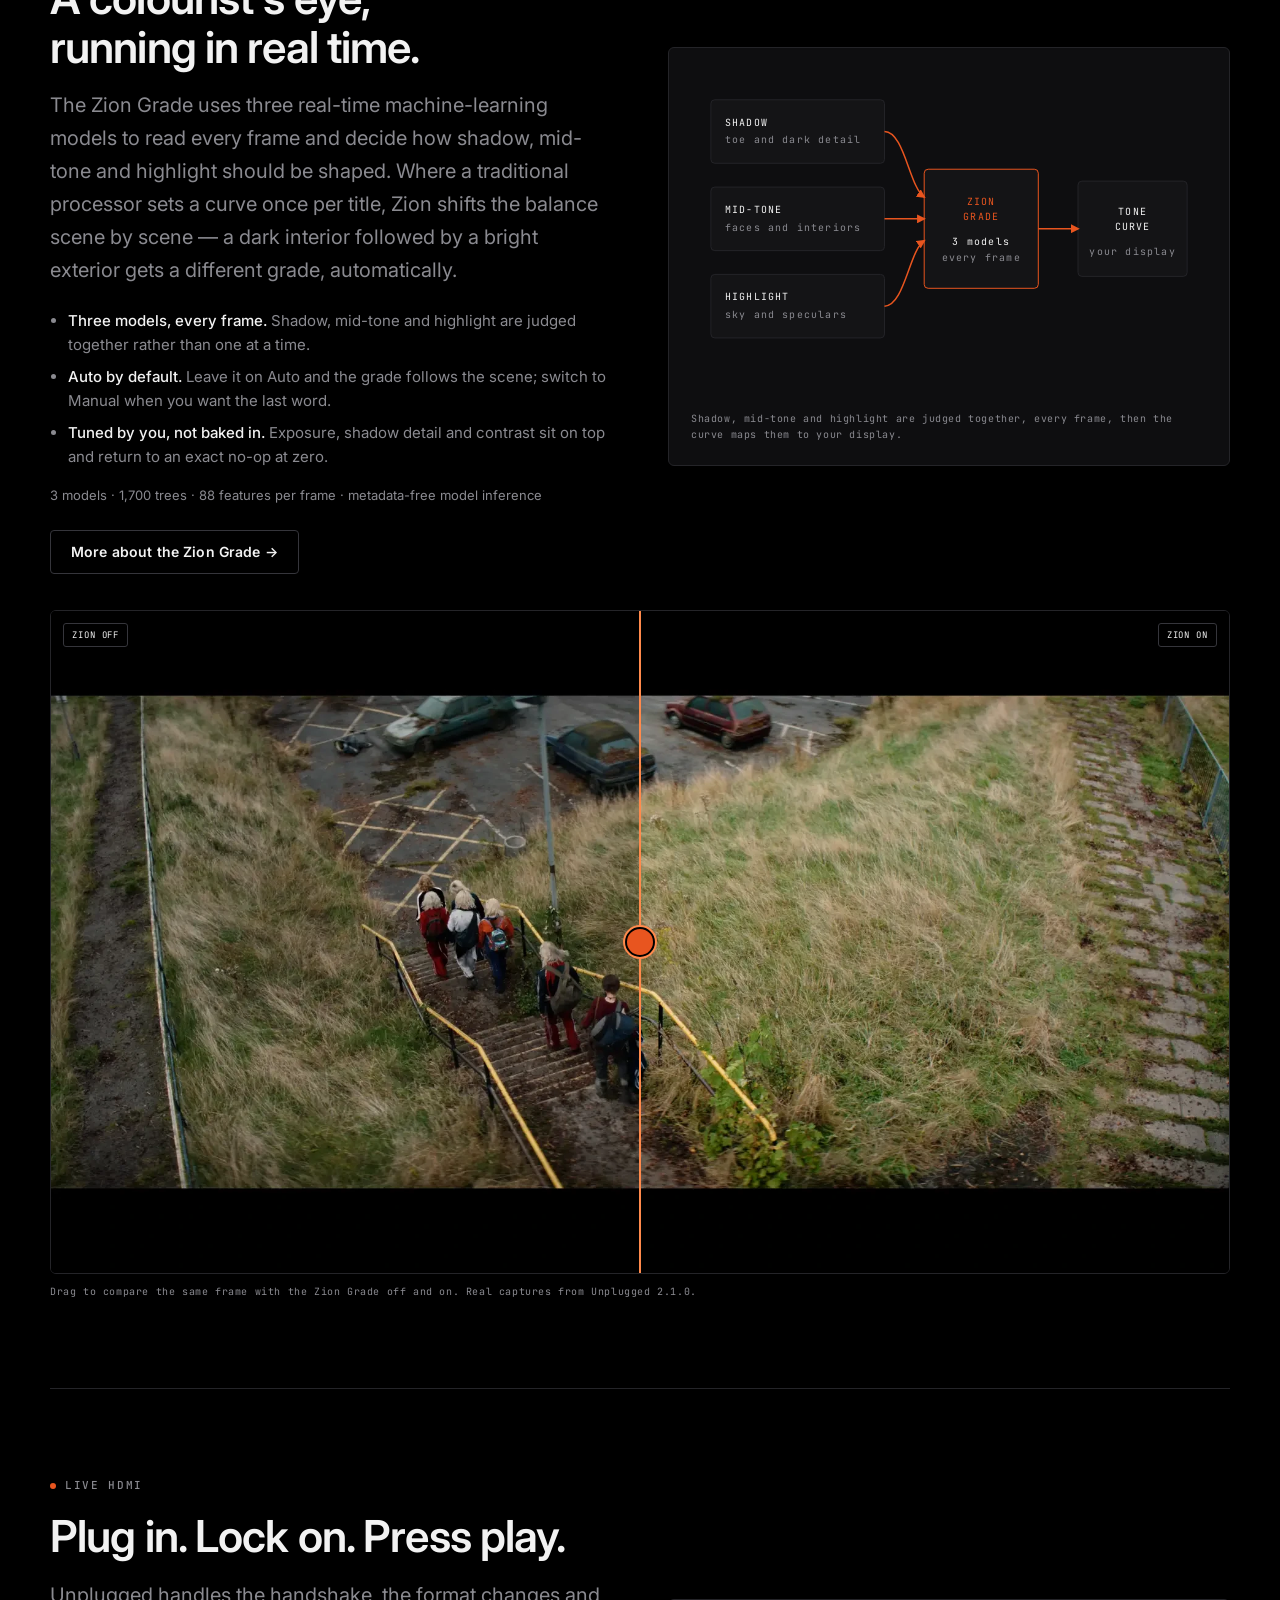
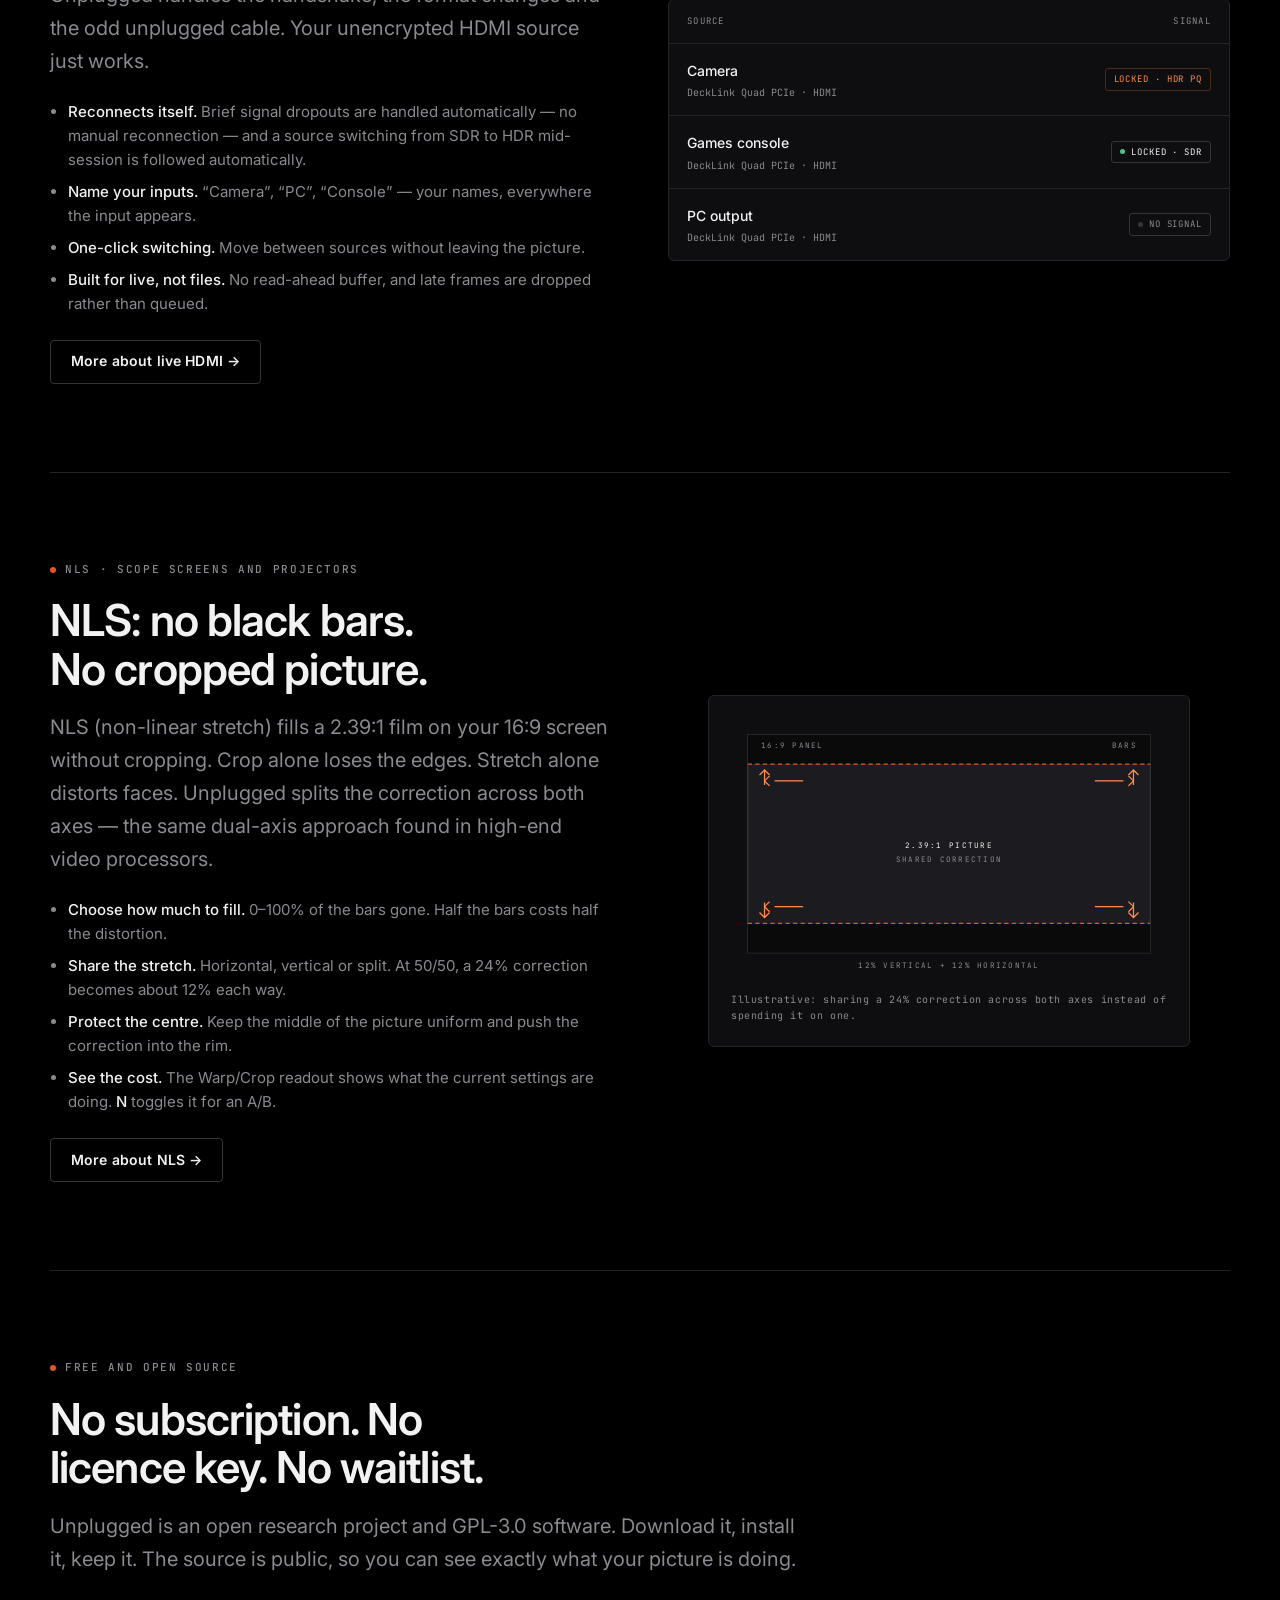
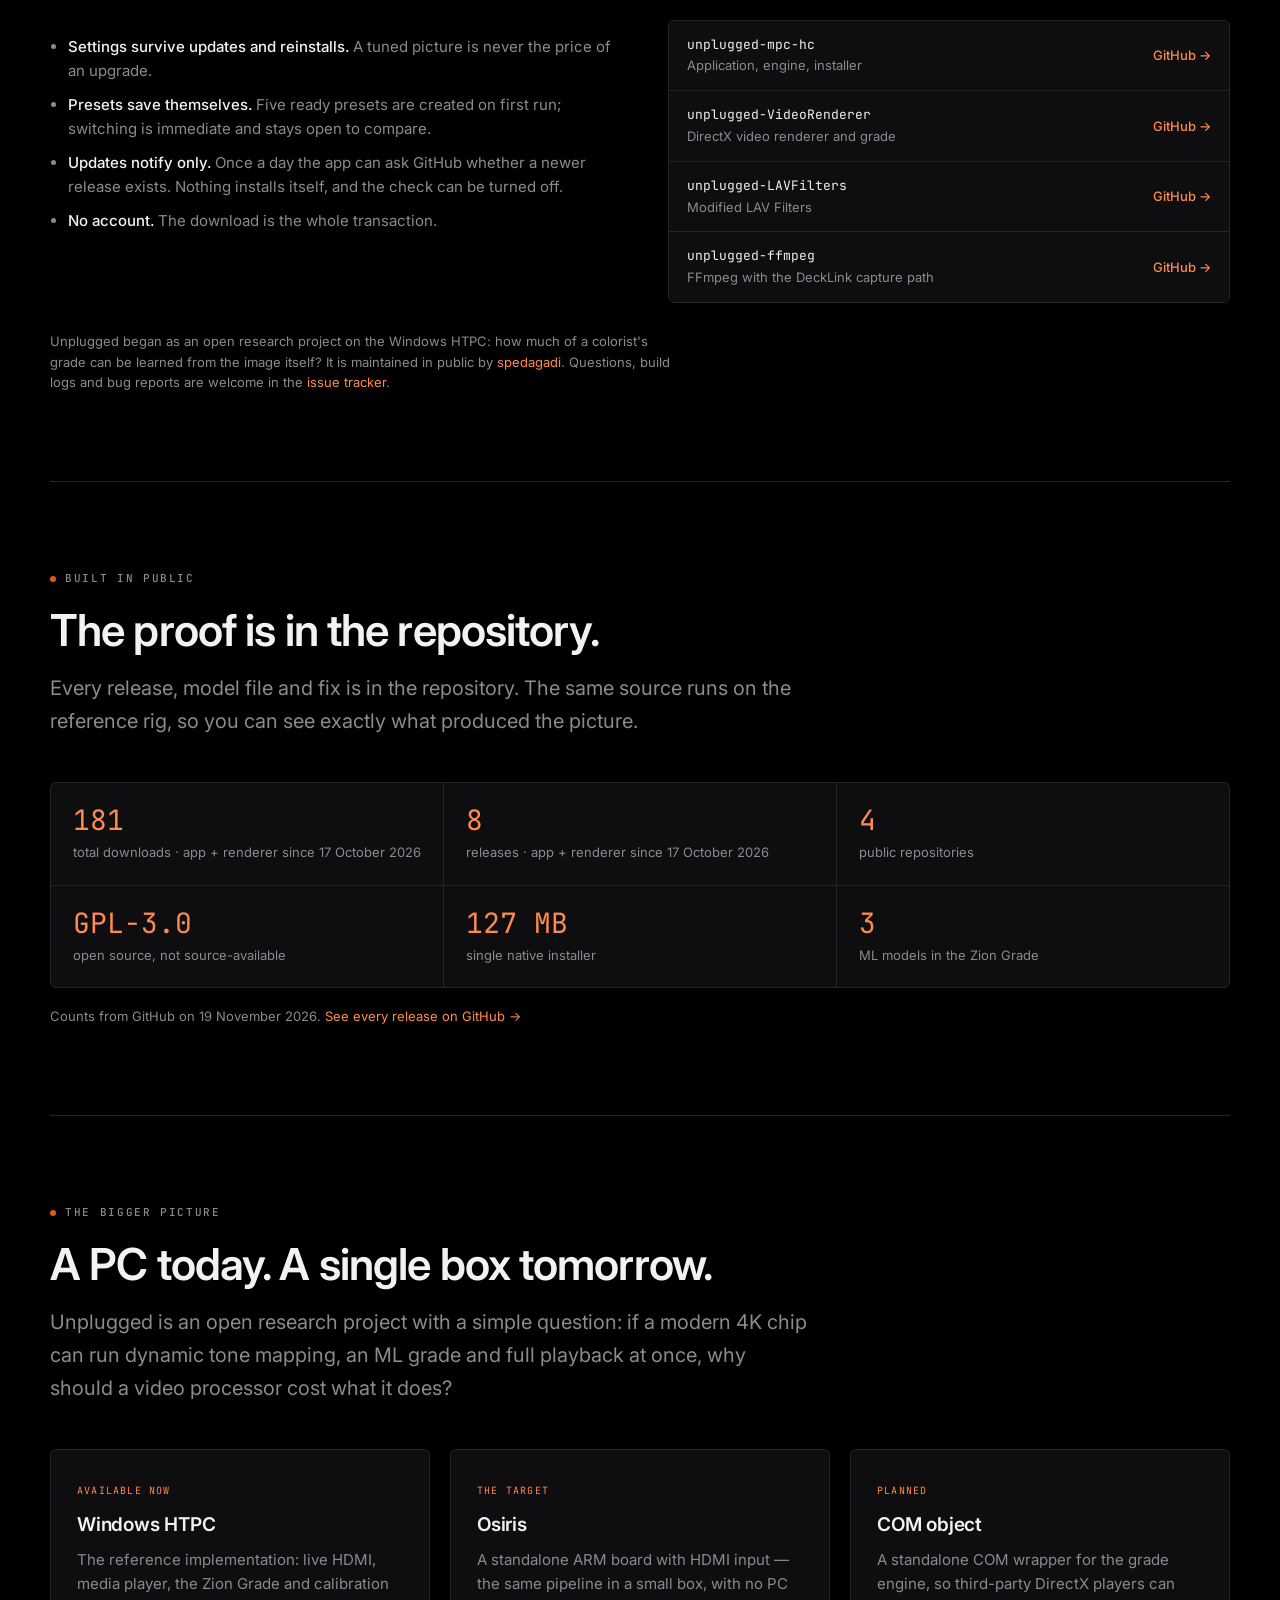
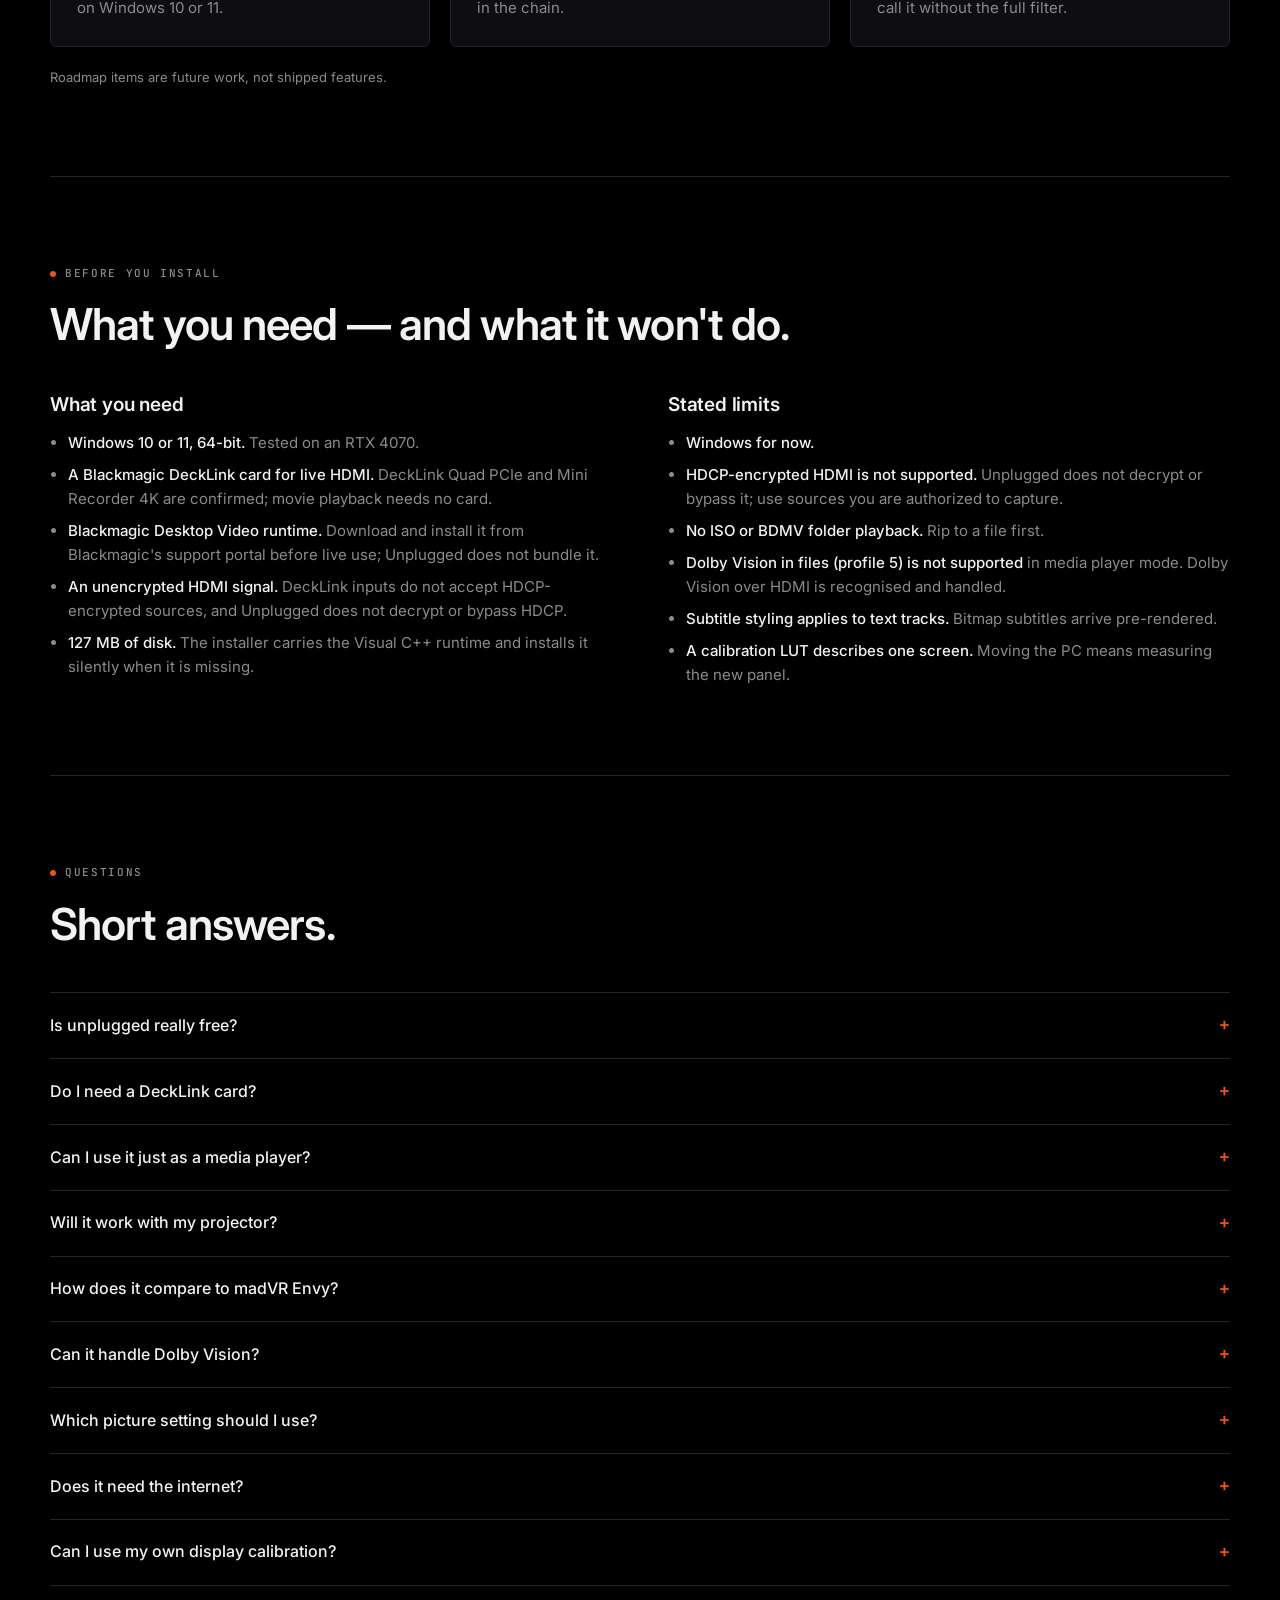
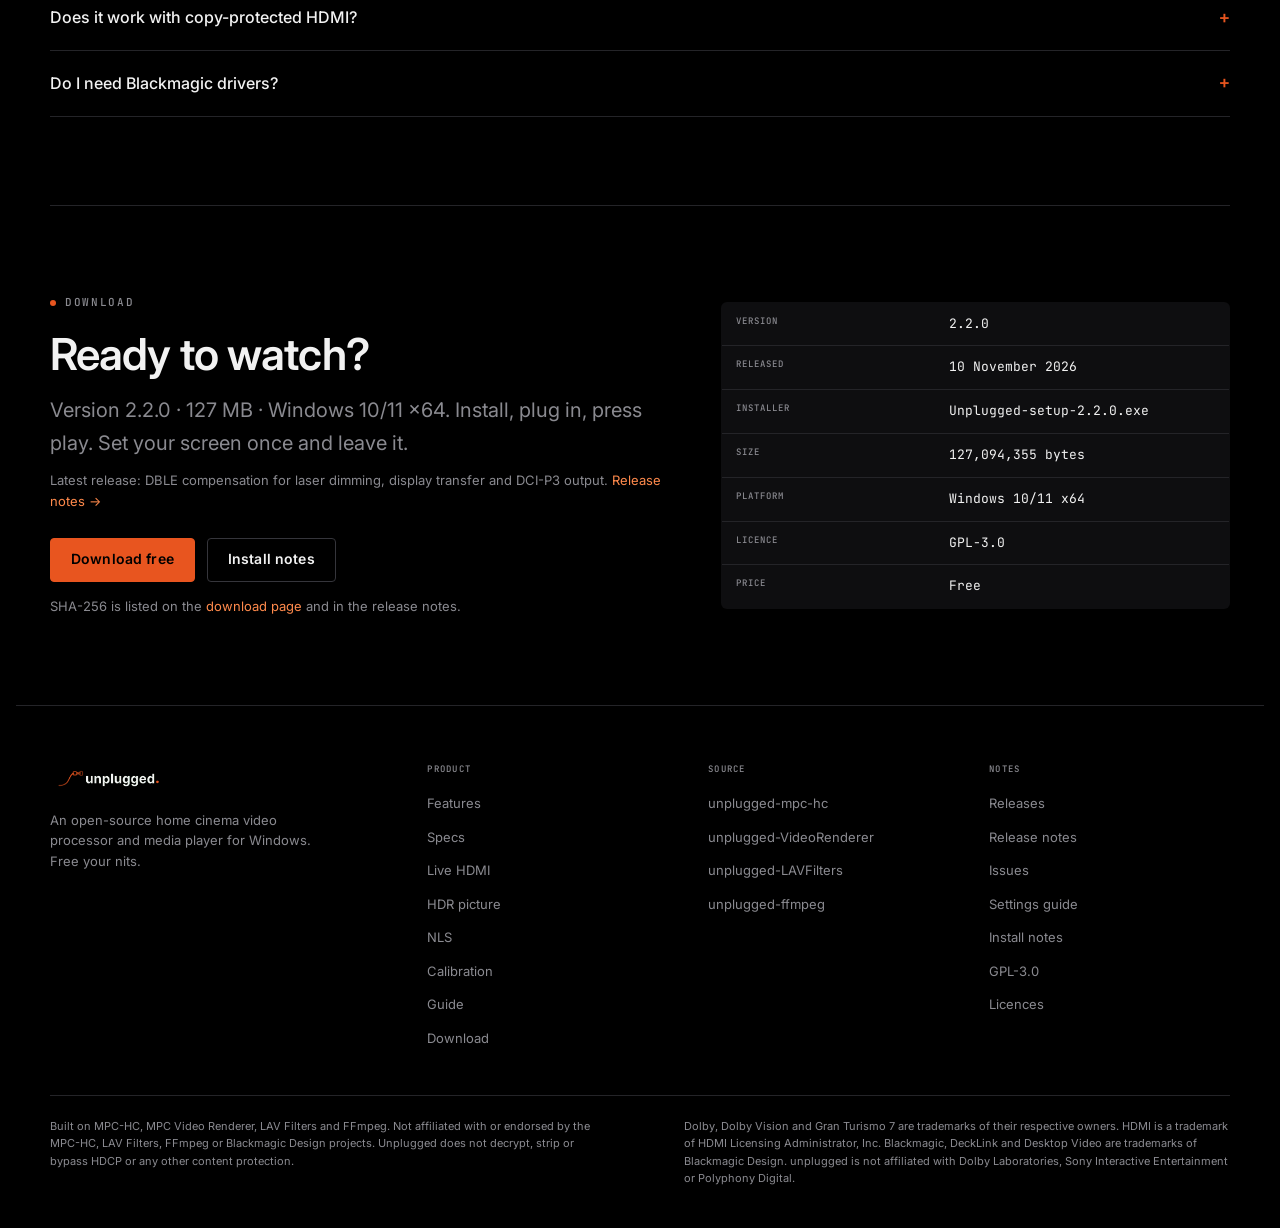
==== commit 9b1020ac: "site: include standalone renderer downloads in totals" ====
--- a/website/index.html
+++ b/website/index.html
@@ -571,14 +571,14 @@
     </div>
 
     <div class="proof-grid">
-      <div><span class="proof-num" data-release-downloads>154</span><span class="proof-label">total downloads <span data-release-since>since 17 October 2026</span></span></div>
-      <div><span class="proof-num" data-release-count>7</span><span class="proof-label">releases <span data-release-since>since 17 October 2026</span></span></div>
+      <div><span class="proof-num" data-release-downloads>181</span><span class="proof-label">total downloads · app + renderer <span data-release-since>since 17 October 2026</span></span></div>
+      <div><span class="proof-num" data-release-count>8</span><span class="proof-label">releases · app + renderer <span data-release-since>since 17 October 2026</span></span></div>
       <div><span class="proof-num">4</span><span class="proof-label">public repositories</span></div>
       <div><span class="proof-num">GPL-3.0</span><span class="proof-label">open source, not source-available</span></div>
       <div><span class="proof-num" data-release-size-mb>127 MB</span><span class="proof-label">single native installer</span></div>
       <div><span class="proof-num">3</span><span class="proof-label">ML models in the Zion Grade</span></div>
     </div>
-    <p class="fine" style="margin-top: 18px;">Counts from GitHub on <span data-release-updated>16 November 2026</span>. <a href="https://github.com/spedagadi/unplugged-mpc-hc/releases">See every release on GitHub →</a></p>
+    <p class="fine" style="margin-top: 18px;">Counts from GitHub on <span data-release-updated>19 November 2026</span>. <a href="https://github.com/spedagadi/unplugged-mpc-hc/releases">See every release on GitHub →</a></p>
   </section>
 
   <section class="section wrap">
